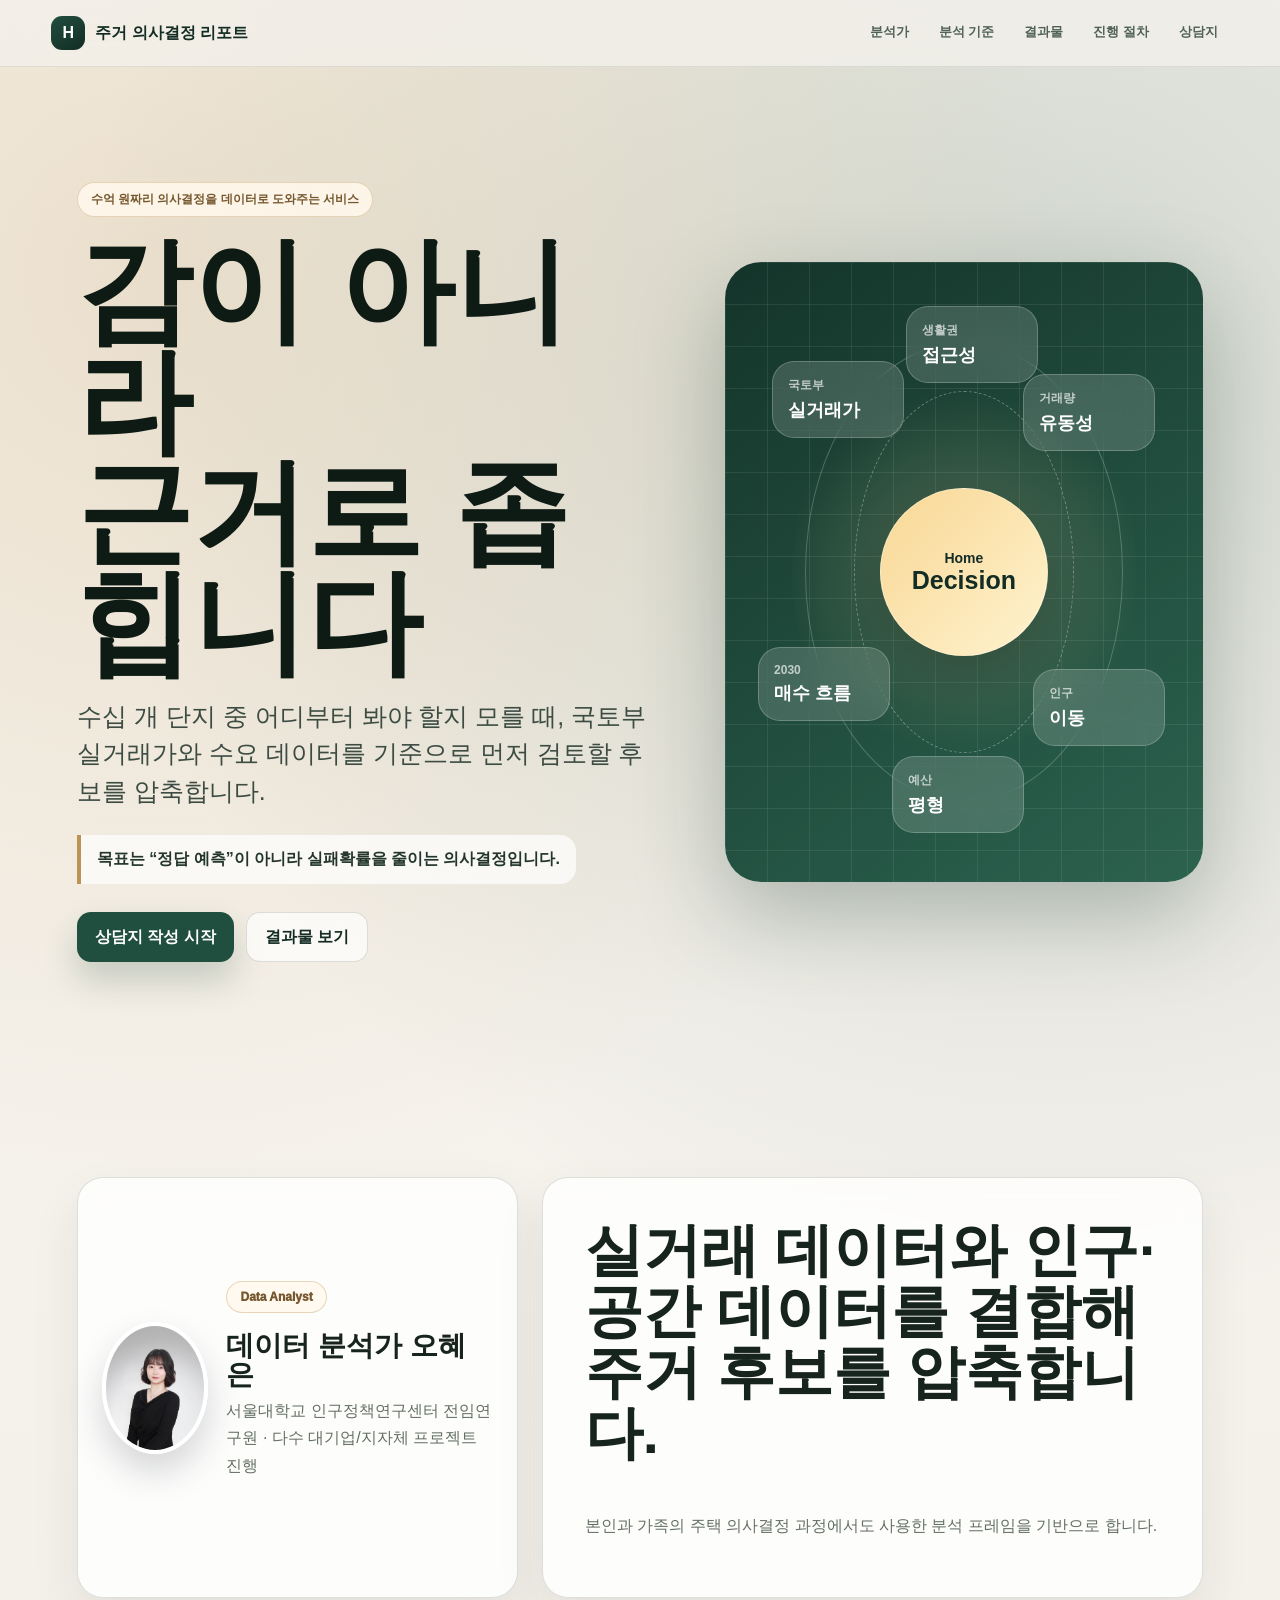
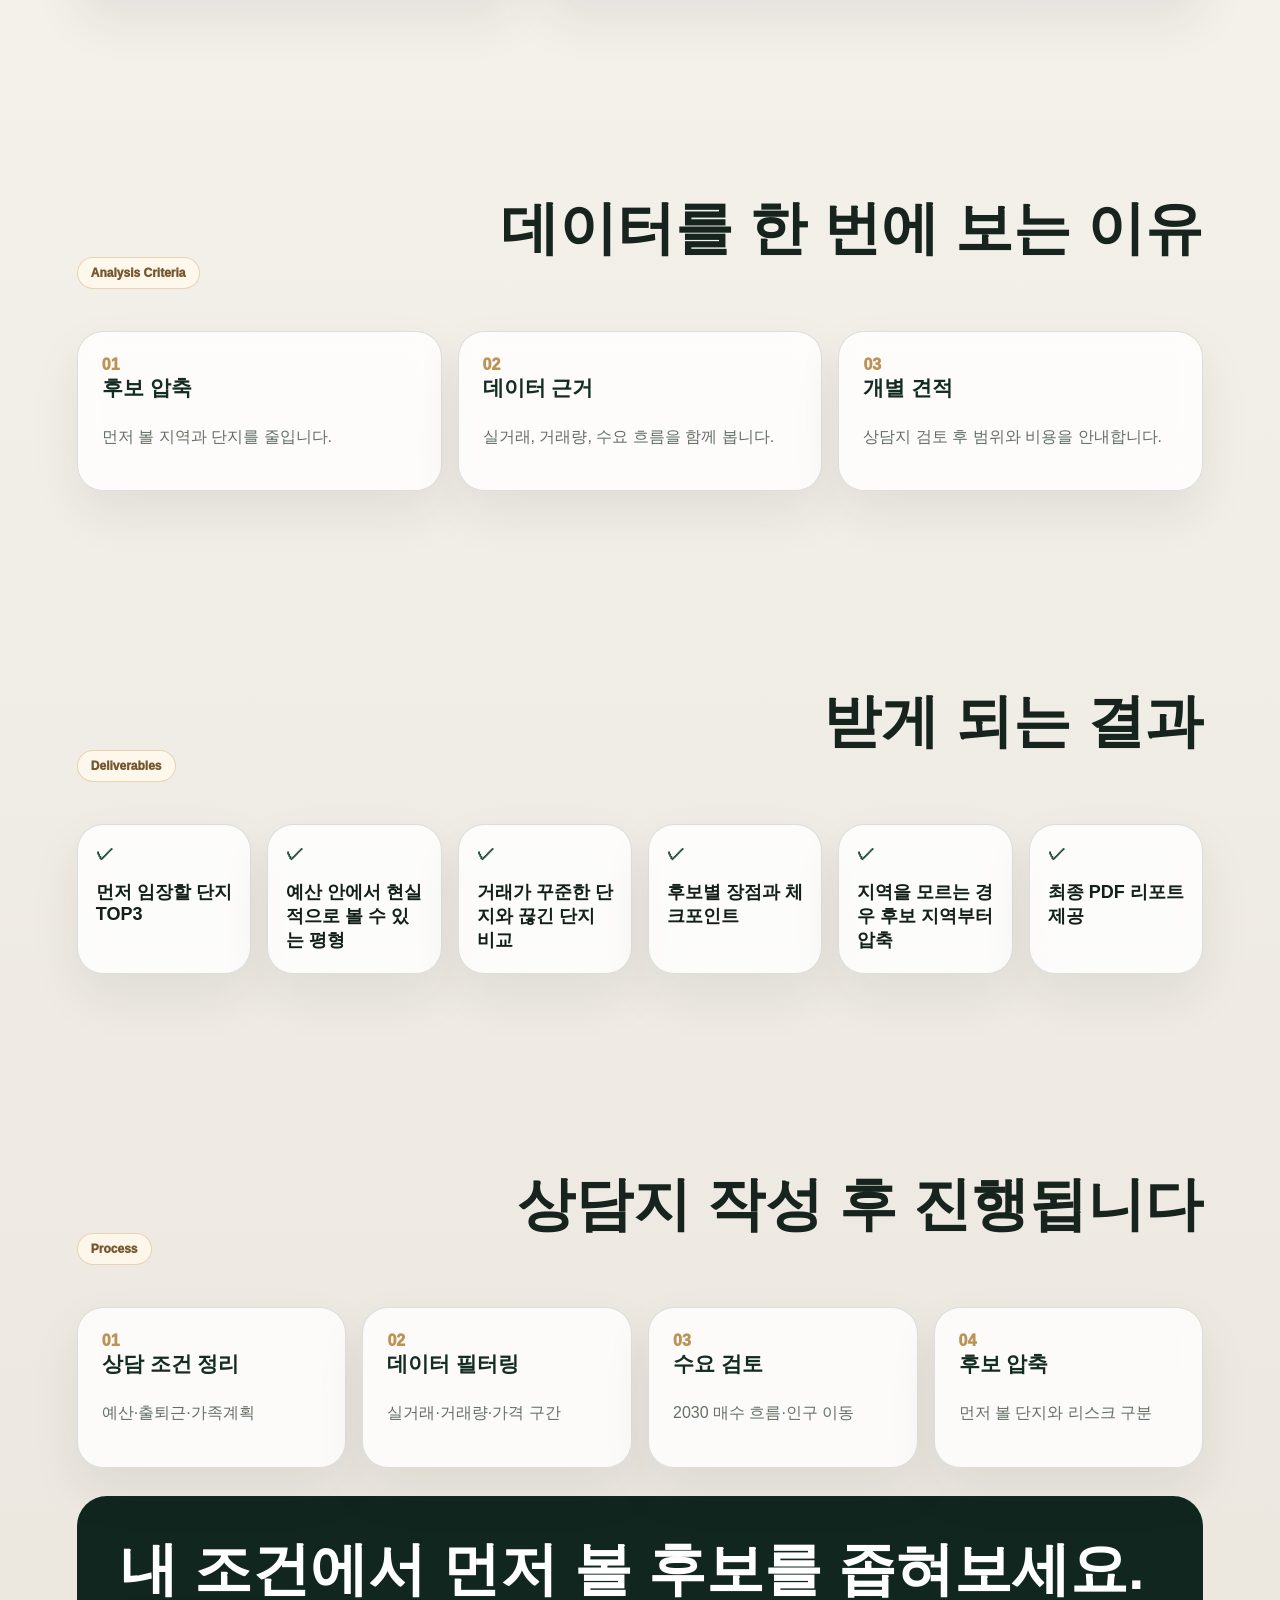
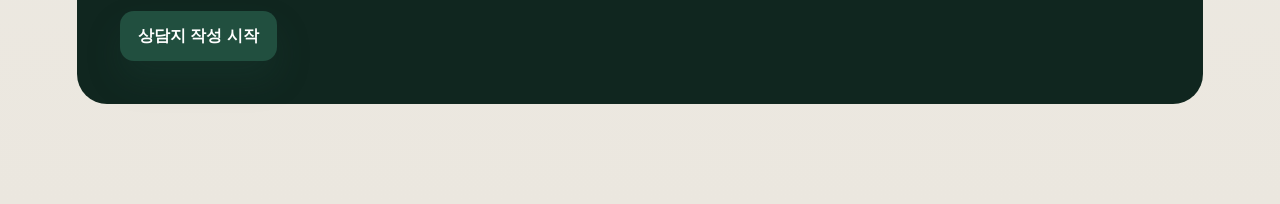
==== index.html @ 693ffc80 "Create home decision report landing site" ====
<!doctype html>
<html lang="ko">
<head>
  <meta charset="utf-8">
  <meta name="viewport" content="width=device-width, initial-scale=1">
  <title>주거 의사결정 리포트</title>
  <meta name="description" content="실거래와 수요 데이터 기반 주거 후보 압축 분석 서비스">
  <link rel="icon" href="data:,">
  <link rel="stylesheet" href="styles.css">
</head>
<body>
  <header class="site-nav">
    <a class="brand" href="index.html"><span>H</span><strong>주거 의사결정 리포트</strong></a>
    <nav>
      <a href="#analyst">분석가</a>
      <a href="#data">분석 기준</a>
      <a href="#output">결과물</a>
      <a href="#process">진행 절차</a>
      <a href="consultation.html">상담지</a>
    </nav>
  </header>

  <main>
    <section class="hero">
      <div class="hero-copy">
        <p class="eyebrow">수억 원짜리 의사결정을 데이터로 도와주는 서비스</p>
        <h1>감이 아니라<br>근거로 좁힙니다</h1>
        <p class="hero-lead">수십 개 단지 중 어디부터 봐야 할지 모를 때, 국토부 실거래가와 수요 데이터를 기준으로 먼저 검토할 후보를 압축합니다.</p>
        <div class="hero-note">목표는 “정답 예측”이 아니라 실패확률을 줄이는 의사결정입니다.</div>
        <div class="hero-actions">
          <a class="btn primary" href="consultation.html">상담지 작성 시작</a>
          <a class="btn ghost" href="#output">결과물 보기</a>
        </div>
      </div>

      <div class="data-orbit" aria-label="분석 데이터">
        <div class="orbit-ring"></div>
        <div class="orbit-card card-1"><span>국토부</span><strong>실거래가</strong></div>
        <div class="orbit-card card-2"><span>거래량</span><strong>유동성</strong></div>
        <div class="orbit-card card-3"><span>2030</span><strong>매수 흐름</strong></div>
        <div class="orbit-card card-4"><span>인구</span><strong>이동</strong></div>
        <div class="orbit-card card-5"><span>생활권</span><strong>접근성</strong></div>
        <div class="orbit-card card-6"><span>예산</span><strong>평형</strong></div>
        <div class="orbit-core"><span>Home</span><strong>Decision</strong></div>
      </div>
    </section>

    <section class="analyst-section" id="analyst">
      <div class="profile-card">
        <img src="ohe-eun-profile.jpg" width="132" height="132" alt="데이터 분석가 오혜은">
        <div>
          <p class="eyebrow">Data Analyst</p>
          <h2>데이터 분석가 오혜은</h2>
          <p>서울대학교 인구정책연구센터 전임연구원 · 다수 대기업/지자체 프로젝트 진행</p>
        </div>
      </div>
      <div class="statement">
        <h2>실거래 데이터와 인구·공간 데이터를 결합해 주거 후보를 압축합니다.</h2>
        <p>본인과 가족의 주택 의사결정 과정에서도 사용한 분석 프레임을 기반으로 합니다.</p>
      </div>
    </section>

    <section class="data-section" id="data">
      <div class="section-heading">
        <p class="eyebrow">Analysis Criteria</p>
        <h2>데이터를 한 번에 보는 이유</h2>
      </div>
      <div class="criteria-grid">
        <article><span>01</span><h3>후보 압축</h3><p>먼저 볼 지역과 단지를 줄입니다.</p></article>
        <article><span>02</span><h3>데이터 근거</h3><p>실거래, 거래량, 수요 흐름을 함께 봅니다.</p></article>
        <article><span>03</span><h3>개별 견적</h3><p>상담지 검토 후 범위와 비용을 안내합니다.</p></article>
      </div>
    </section>

    <section class="output-section" id="output">
      <div class="section-heading">
        <p class="eyebrow">Deliverables</p>
        <h2>받게 되는 결과</h2>
      </div>
      <div class="output-grid">
        <div class="output-item"><span>✓</span>먼저 임장할 단지 TOP3</div>
        <div class="output-item"><span>✓</span>예산 안에서 현실적으로 볼 수 있는 평형</div>
        <div class="output-item"><span>✓</span>거래가 꾸준한 단지와 끊긴 단지 비교</div>
        <div class="output-item"><span>✓</span>후보별 장점과 체크포인트</div>
        <div class="output-item"><span>✓</span>지역을 모르는 경우 후보 지역부터 압축</div>
        <div class="output-item"><span>✓</span>최종 PDF 리포트 제공</div>
      </div>
    </section>

    <section class="process-section" id="process">
      <div class="section-heading">
        <p class="eyebrow">Process</p>
        <h2>상담지 작성 후 진행됩니다</h2>
      </div>
      <div class="process-line">
        <article><span>01</span><h3>상담 조건 정리</h3><p>예산·출퇴근·가족계획</p></article>
        <article><span>02</span><h3>데이터 필터링</h3><p>실거래·거래량·가격 구간</p></article>
        <article><span>03</span><h3>수요 검토</h3><p>2030 매수 흐름·인구 이동</p></article>
        <article><span>04</span><h3>후보 압축</h3><p>먼저 볼 단지와 리스크 구분</p></article>
      </div>
      <div class="final-cta">
        <h2>내 조건에서 먼저 볼 후보를 좁혀보세요.</h2>
        <a class="btn primary" href="consultation.html">상담지 작성 시작</a>
      </div>
    </section>
  </main>
</body>
</html>
---- styles.css ----
:root {
  --bg: #f4f1eb;
  --ink: #122018;
  --muted: #647064;
  --green: #214f3f;
  --green-dark: #132c24;
  --gold: #bd9255;
  --line: rgba(31, 53, 43, 0.15);
  --paper: rgba(255, 255, 255, 0.82);
}

* { box-sizing: border-box; }
html { scroll-behavior: smooth; }
body {
  margin: 0;
  background: radial-gradient(circle at 12% 8%, rgba(189,146,85,.22), transparent 28%), radial-gradient(circle at 82% 10%, rgba(33,79,63,.18), transparent 30%), linear-gradient(180deg,#f9f6ef 0%,var(--bg) 45%,#ebe7df 100%);
  color: var(--ink);
  font-family: -apple-system, BlinkMacSystemFont, "Apple SD Gothic Neo", "Noto Sans KR", sans-serif;
  letter-spacing: 0;
}
a { color: inherit; text-decoration: none; }
main { overflow: hidden; }
.site-nav {
  position: sticky;
  top: 0;
  z-index: 50;
  display: flex;
  align-items: center;
  justify-content: space-between;
  gap: 18px;
  border-bottom: 1px solid rgba(31,53,43,.1);
  background: rgba(244,241,235,.76);
  padding: 14px clamp(18px,4vw,56px);
  backdrop-filter: blur(18px);
}
.brand { display: inline-flex; align-items: center; gap: 10px; color: var(--green-dark); font-weight: 900; white-space: nowrap; }
.brand span { display: grid; width: 34px; height: 34px; place-items: center; border-radius: 11px; background: linear-gradient(145deg,var(--green),var(--green-dark)); color: #fff; }
.site-nav nav { display: flex; gap: 8px; overflow-x: auto; padding-bottom: 2px; scrollbar-width: none; white-space: nowrap; }
.site-nav nav::-webkit-scrollbar { display: none; }
.site-nav nav a { border: 1px solid transparent; border-radius: 999px; color: #506258; padding: 8px 10px; font-size: 13px; font-weight: 800; }
.site-nav nav a:hover { border-color: var(--line); background: rgba(255,255,255,.78); color: var(--green-dark); }
.hero {
  display: grid;
  min-height: calc(100vh - 68px);
  grid-template-columns: minmax(0,1fr) minmax(360px,.82fr);
  gap: clamp(26px,5vw,72px);
  align-items: center;
  padding: clamp(48px,9vw,120px) clamp(18px,6vw,86px);
}
.hero-copy { max-width: 760px; }
.eyebrow {
  display: inline-flex;
  margin: 0 0 18px;
  border: 1px solid rgba(189,146,85,.35);
  border-radius: 999px;
  background: rgba(255,248,237,.86);
  color: #76582e;
  padding: 8px 13px;
  font-size: 12px;
  font-weight: 950;
}
h1,h2,h3,p { margin-top: 0; }
h1 { margin-bottom: 20px; color: #0e1a14; font-size: clamp(52px,9vw,118px); line-height: .96; letter-spacing: 0; }
h2 { color: #16241d; font-size: clamp(30px,5vw,58px); line-height: 1.05; }
h3 { color: var(--green-dark); font-size: 21px; }
.hero-lead { max-width: 620px; color: #3d4c43; font-size: clamp(18px,2.2vw,25px); line-height: 1.5; }
.hero-note { width: fit-content; max-width: 620px; margin-top: 24px; border-left: 4px solid var(--gold); border-radius: 0 16px 16px 0; background: rgba(255,255,255,.72); padding: 14px 16px; color: #23352c; font-weight: 900; }
.hero-actions,.final-cta,.cta-row { display: flex; flex-wrap: wrap; gap: 12px; margin-top: 28px; }
.btn { display: inline-flex; min-height: 50px; align-items: center; justify-content: center; border: 0; border-radius: 14px; padding: 13px 18px; font-weight: 950; cursor: pointer; }
.btn.primary { background: var(--green); color: #fff; box-shadow: 0 18px 34px rgba(33,79,63,.22); }
.btn.ghost { border: 1px solid var(--line); background: rgba(255,255,255,.7); color: var(--green-dark); }
.data-orbit { position: relative; min-height: 620px; border-radius: 36px; background: linear-gradient(rgba(255,255,255,.08) 1px,transparent 1px), linear-gradient(90deg,rgba(255,255,255,.08) 1px,transparent 1px), linear-gradient(145deg,#14342a,#2c634f); background-size: 42px 42px,42px 42px,auto; box-shadow: 0 34px 90px rgba(20,52,42,.28); overflow: hidden; }
.data-orbit::after { content: ""; position: absolute; inset: 14%; border-radius: 50%; background: radial-gradient(circle,rgba(255,228,164,.24),transparent 64%); animation: pulse 4s ease-in-out infinite; }
.orbit-ring { position: absolute; inset: 80px; border: 1px solid rgba(255,255,255,.22); border-radius: 50%; animation: rotate 24s linear infinite; }
.orbit-ring::before,.orbit-ring::after { content: ""; position: absolute; inset: 48px; border: 1px dashed rgba(255,255,255,.18); border-radius: 50%; }
.orbit-card { position: absolute; z-index: 2; width: 132px; border: 1px solid rgba(255,255,255,.22); border-radius: 22px; background: rgba(255,255,255,.16); padding: 15px; color: #fff; backdrop-filter: blur(14px); animation: float 4.8s ease-in-out infinite; }
.orbit-card span { display: block; color: rgba(255,255,255,.68); font-size: 12px; font-weight: 800; }
.orbit-card strong { display: block; margin-top: 4px; font-size: 18px; }
.card-1 { left: 10%; top: 16%; } .card-2 { right: 10%; top: 18%; animation-delay: -1s; } .card-3 { left: 7%; bottom: 26%; animation-delay: -2s; } .card-4 { right: 8%; bottom: 22%; animation-delay: -1.5s; } .card-5 { left: 38%; top: 7%; animation-delay: -2.5s; } .card-6 { left: 35%; bottom: 8%; animation-delay: -.7s; }
.orbit-core { position: absolute; z-index: 3; left: 50%; top: 50%; display: grid; width: 168px; height: 168px; place-items: center; transform: translate(-50%,-50%); border: 1px solid rgba(255,255,255,.3); border-radius: 50%; background: linear-gradient(135deg,#f8d794,#fff3cf); color: var(--green-dark); box-shadow: 0 18px 50px rgba(0,0,0,.22); text-align: center; }
.orbit-core span { align-self: end; font-size: 14px; font-weight: 900; }
.orbit-core strong { align-self: start; font-size: 25px; }
.analyst-section,.data-section,.output-section,.process-section { padding: clamp(46px,8vw,100px) clamp(18px,6vw,86px); }
.analyst-section { display: grid; grid-template-columns: .8fr 1.2fr; gap: 24px; }
.profile-card,.statement,.criteria-grid article,.output-item,.process-line article,.summary-panel,.questionnaire,.complete-card { border: 1px solid var(--line); border-radius: 26px; background: var(--paper); box-shadow: 0 22px 50px rgba(32,44,38,.08); backdrop-filter: blur(12px); }
.profile-card { display: flex; align-items: center; gap: 18px; padding: 24px; }
.profile-card img { border: 4px solid #fff; border-radius: 50%; object-fit: cover; object-position: 50% 32%; box-shadow: 0 18px 34px rgba(31,41,51,.18); }
.profile-card h2 { margin-bottom: 8px; font-size: 28px; }
.profile-card p:last-child,.statement p,.criteria-grid p,.process-line p,.complete-card p { color: var(--muted); line-height: 1.7; }
.statement { padding: clamp(26px,4vw,42px); }
.section-heading { display: flex; align-items: end; justify-content: space-between; gap: 24px; margin-bottom: 24px; }
.criteria-grid,.output-grid,.process-line { display: grid; grid-template-columns: repeat(3,minmax(0,1fr)); gap: 16px; }
.criteria-grid article,.process-line article { padding: 24px; }
.criteria-grid span,.process-line span,.next-list span { color: var(--gold); font-weight: 950; }
.output-grid { grid-template-columns: repeat(6,minmax(160px,1fr)); }
.output-item { min-height: 150px; padding: 18px; font-size: 18px; font-weight: 900; }
.output-item span { display: block; margin-bottom: 16px; color: var(--green); }
.process-line { grid-template-columns: repeat(4,minmax(0,1fr)); }
.final-cta { align-items: center; justify-content: space-between; border: 1px solid var(--line); border-radius: 30px; background: #10261f; color: #fff; padding: clamp(24px,4vw,42px); }
.final-cta h2 { margin: 0; color: #fff; }
.form-page,.complete-page { min-height: 100vh; padding-bottom: 80px; }
.form-hero,.complete-card { margin: 0 auto; width: min(960px,calc(100% - 32px)); padding: clamp(34px,8vw,78px) 0 24px; }
.form-hero h1,.complete-card h1 { font-size: clamp(40px,8vw,78px); }
.form-hero p { max-width: 720px; color: #46554d; font-size: 18px; line-height: 1.65; }
.questionnaire { display: grid; gap: 18px; margin: 0 auto; width: min(960px,calc(100% - 32px)); padding: 22px; }
.field.two { display: grid; grid-template-columns: repeat(2,minmax(0,1fr)); gap: 14px; }
label,.label-text { display: grid; gap: 8px; color: #24342c; font-weight: 900; }
input,textarea,select { width: 100%; min-height: 50px; border: 1px solid rgba(31,53,43,.18); border-radius: 14px; background: #fff; color: var(--ink); padding: 13px 14px; font: inherit; }
textarea { min-height: 112px; resize: vertical; }
.pill-grid { display: flex; flex-wrap: wrap; gap: 8px; }
.pill { border: 1px solid rgba(31,53,43,.17); border-radius: 999px; background: #fff; color: #324238; padding: 10px 13px; font-weight: 900; }
.pill.active { border-color: var(--green); background: var(--green); color: #fff; }
.summary-panel { display: grid; gap: 14px; margin: 18px auto 0; width: min(960px,calc(100% - 32px)); padding: 22px; }
pre { overflow: auto; min-height: 160px; border-radius: 18px; background: #10261f; color: #fff4df; padding: 18px; white-space: pre-wrap; }
.copy-state { color: var(--green); font-weight: 900; }
.complete-card { display: grid; gap: 18px; margin-top: clamp(28px,8vw,78px); padding: clamp(28px,5vw,54px); }
.next-list { display: grid; grid-template-columns: repeat(4,minmax(0,1fr)); gap: 12px; }
.next-list div { border: 1px solid rgba(31,53,43,.12); border-radius: 18px; background: rgba(255,255,255,.66); padding: 16px; }
.next-list strong { display: block; margin: 8px 0 6px; }
@keyframes rotate { to { transform: rotate(360deg); } }
@keyframes float { 0%,100% { transform: translateY(0); } 50% { transform: translateY(-14px); } }
@keyframes pulse { 0%,100% { opacity: .72; transform: scale(.96); } 50% { opacity: 1; transform: scale(1.06); } }
@media (max-width: 980px) {
  .site-nav { align-items: flex-start; flex-direction: column; }
  .site-nav nav { width: 100%; }
  .hero,.analyst-section { grid-template-columns: 1fr; }
  .data-orbit { min-height: 520px; }
  .criteria-grid,.process-line,.next-list { grid-template-columns: repeat(2,minmax(0,1fr)); }
  .output-grid { grid-template-columns: repeat(2,minmax(0,1fr)); }
}
@media (max-width: 640px) {
  .hero { padding-top: 36px; }
  h1 { font-size: clamp(44px,16vw,72px); }
  .data-orbit { min-height: 420px; border-radius: 24px; }
  .orbit-card { width: 112px; padding: 12px; }
  .card-5,.card-6 { display: none; }
  .orbit-core { width: 136px; height: 136px; }
  .field.two,.criteria-grid,.process-line,.output-grid,.next-list { grid-template-columns: 1fr; }
  .profile-card { align-items: flex-start; flex-direction: column; }
}
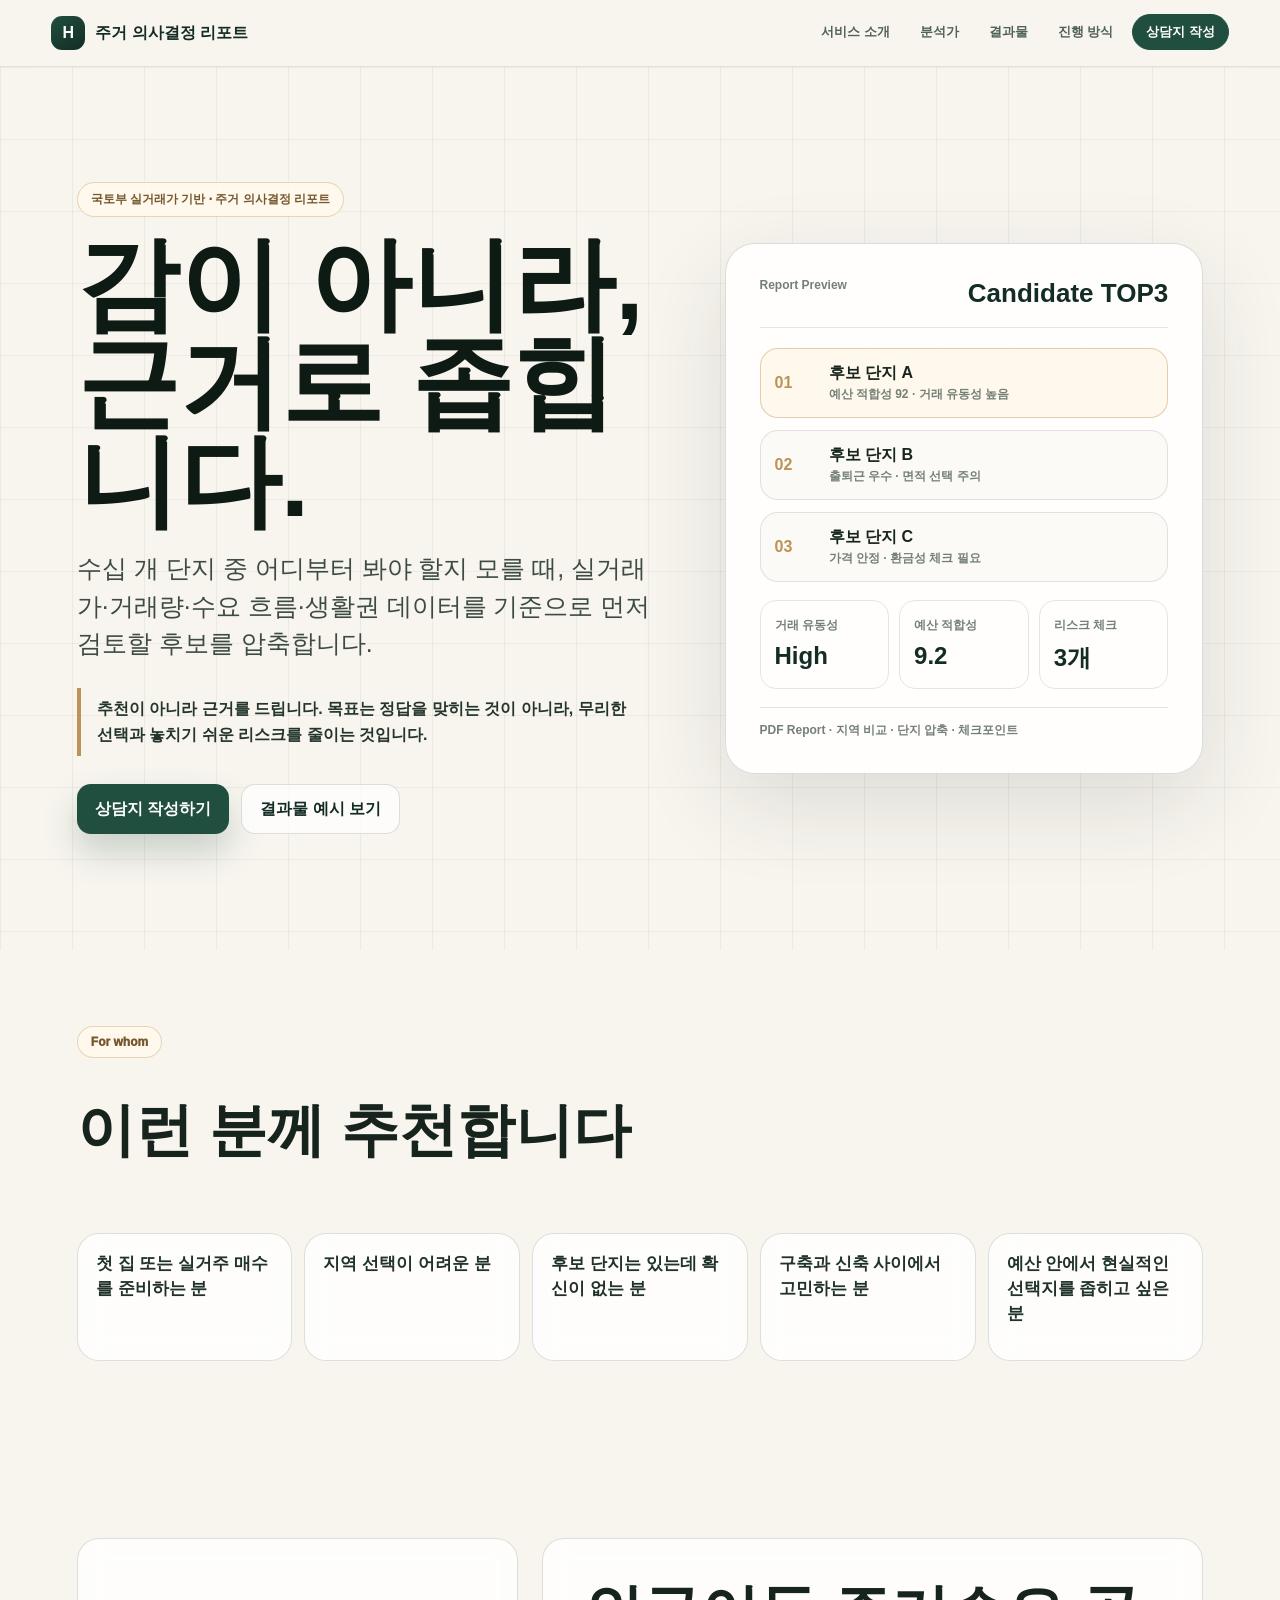
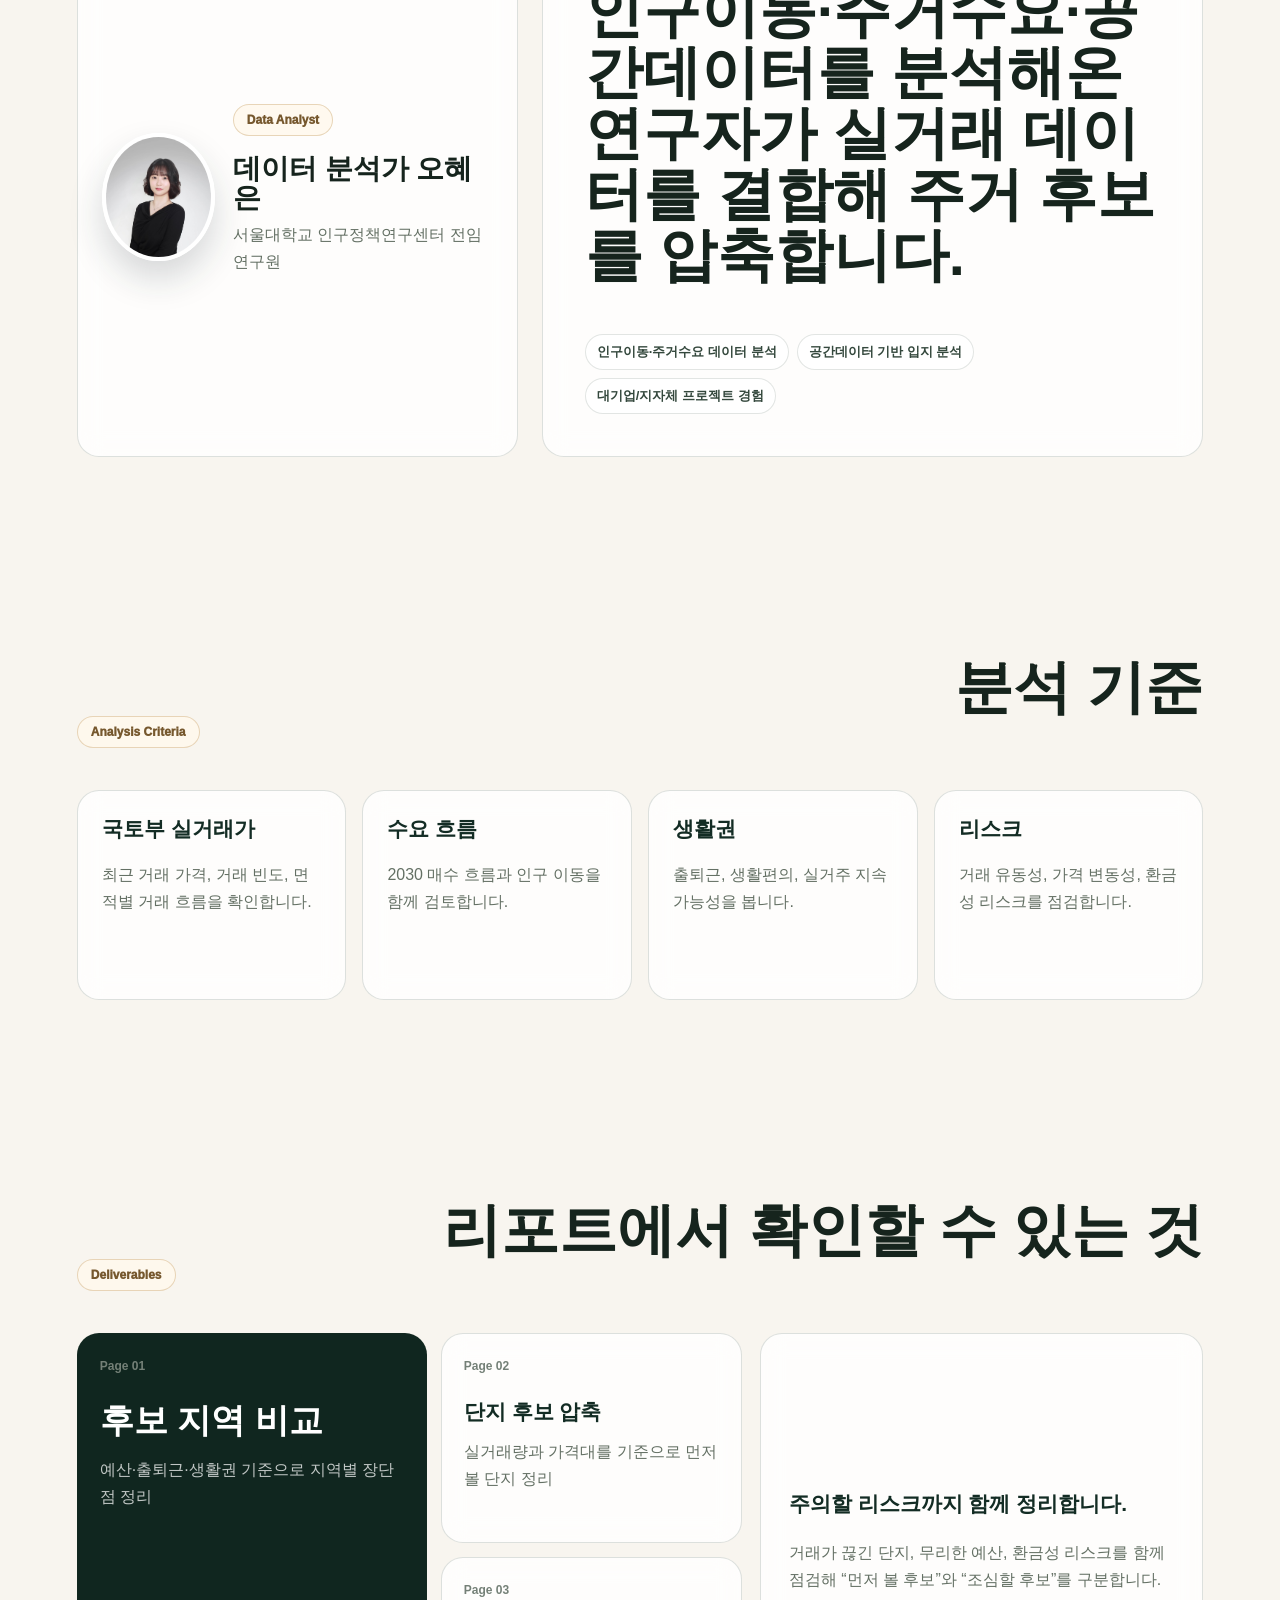
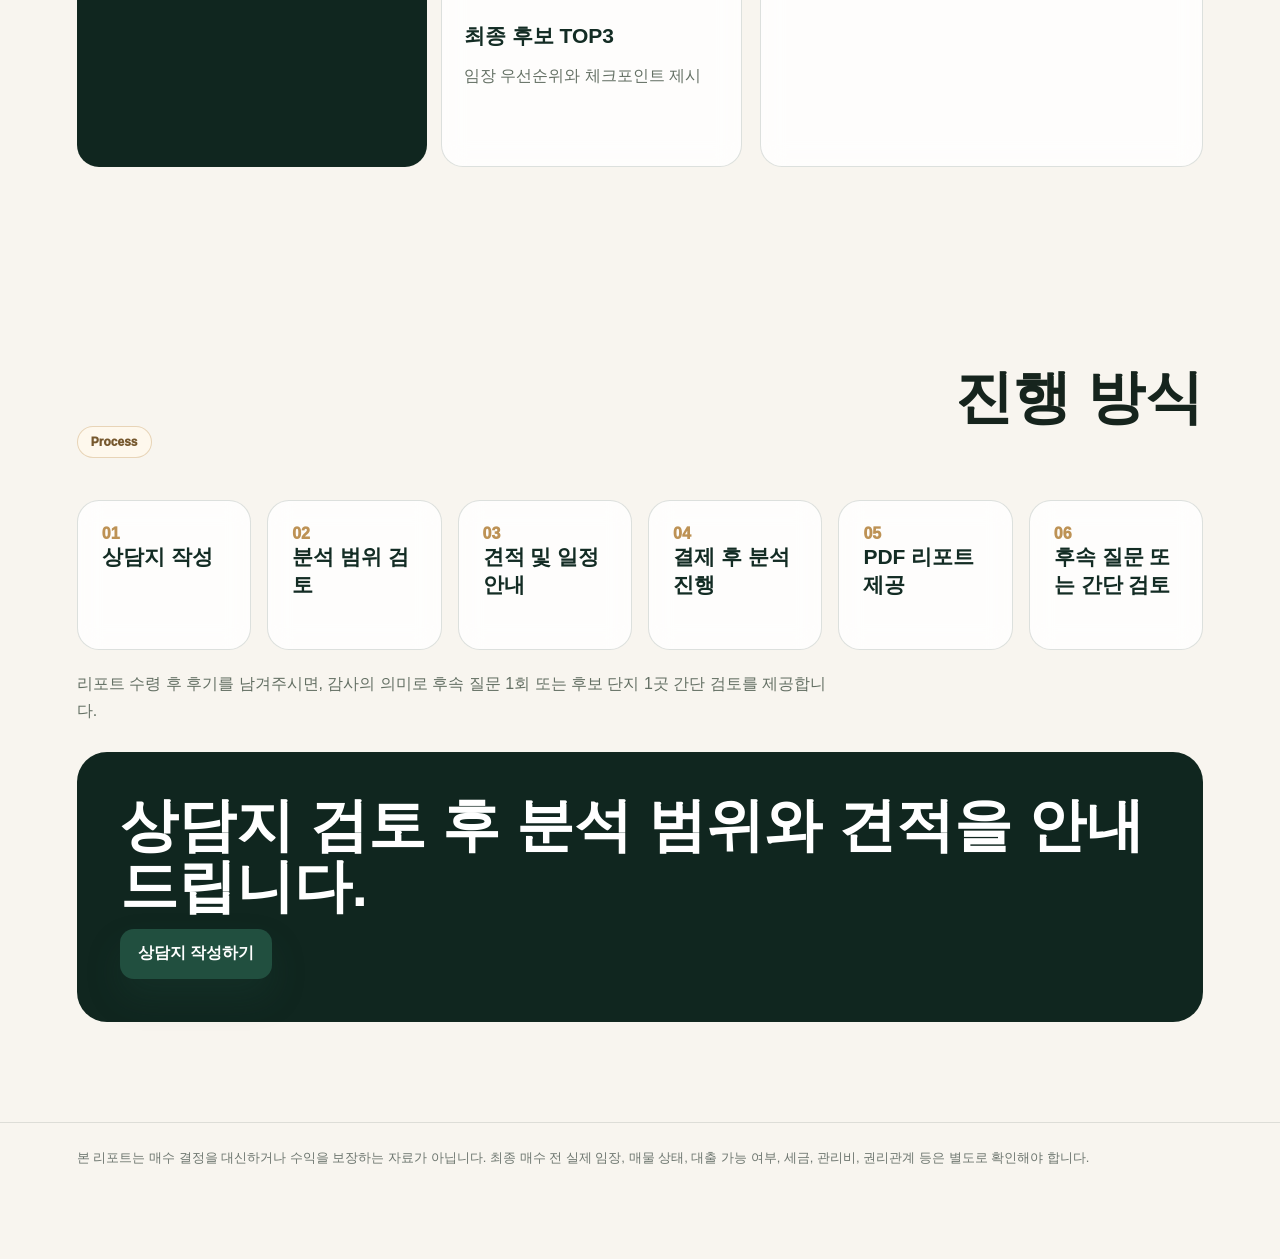
==== commit a99c1b92: "Refine premium homepage and restore full consultation" ====
--- a/index.html
+++ b/index.html
@@ -4,7 +4,7 @@
   <meta charset="utf-8">
   <meta name="viewport" content="width=device-width, initial-scale=1">
   <title>주거 의사결정 리포트</title>
-  <meta name="description" content="실거래와 수요 데이터 기반 주거 후보 압축 분석 서비스">
+  <meta name="description" content="국토부 실거래가와 수요 데이터 기반 주거 의사결정 리포트">
   <link rel="icon" href="data:,">
   <link rel="stylesheet" href="styles.css">
 </head>
@@ -12,97 +12,146 @@
   <header class="site-nav">
     <a class="brand" href="index.html"><span>H</span><strong>주거 의사결정 리포트</strong></a>
     <nav>
+      <a href="#service">서비스 소개</a>
       <a href="#analyst">분석가</a>
-      <a href="#data">분석 기준</a>
       <a href="#output">결과물</a>
-      <a href="#process">진행 절차</a>
-      <a href="consultation.html">상담지</a>
+      <a href="#process">진행 방식</a>
+      <a class="nav-cta" href="consultation.html">상담지 작성</a>
     </nav>
   </header>
 
   <main>
-    <section class="hero">
+    <section class="hero premium-hero" id="service">
       <div class="hero-copy">
-        <p class="eyebrow">수억 원짜리 의사결정을 데이터로 도와주는 서비스</p>
-        <h1>감이 아니라<br>근거로 좁힙니다</h1>
-        <p class="hero-lead">수십 개 단지 중 어디부터 봐야 할지 모를 때, 국토부 실거래가와 수요 데이터를 기준으로 먼저 검토할 후보를 압축합니다.</p>
-        <div class="hero-note">목표는 “정답 예측”이 아니라 실패확률을 줄이는 의사결정입니다.</div>
+        <p class="eyebrow">국토부 실거래가 기반 · 주거 의사결정 리포트</p>
+        <h1>감이 아니라,<br>근거로 좁힙니다.</h1>
+        <p class="hero-lead">수십 개 단지 중 어디부터 봐야 할지 모를 때, 실거래가·거래량·수요 흐름·생활권 데이터를 기준으로 먼저 검토할 후보를 압축합니다.</p>
+        <div class="hero-note">추천이 아니라 근거를 드립니다. 목표는 정답을 맞히는 것이 아니라, 무리한 선택과 놓치기 쉬운 리스크를 줄이는 것입니다.</div>
         <div class="hero-actions">
-          <a class="btn primary" href="consultation.html">상담지 작성 시작</a>
-          <a class="btn ghost" href="#output">결과물 보기</a>
+          <a class="btn primary" href="consultation.html">상담지 작성하기</a>
+          <a class="btn ghost" href="#output">결과물 예시 보기</a>
         </div>
       </div>
 
-      <div class="data-orbit" aria-label="분석 데이터">
-        <div class="orbit-ring"></div>
-        <div class="orbit-card card-1"><span>국토부</span><strong>실거래가</strong></div>
-        <div class="orbit-card card-2"><span>거래량</span><strong>유동성</strong></div>
-        <div class="orbit-card card-3"><span>2030</span><strong>매수 흐름</strong></div>
-        <div class="orbit-card card-4"><span>인구</span><strong>이동</strong></div>
-        <div class="orbit-card card-5"><span>생활권</span><strong>접근성</strong></div>
-        <div class="orbit-card card-6"><span>예산</span><strong>평형</strong></div>
-        <div class="orbit-core"><span>Home</span><strong>Decision</strong></div>
+      <aside class="report-preview" aria-label="리포트 미리보기">
+        <div class="preview-top">
+          <span>Report Preview</span>
+          <strong>Candidate TOP3</strong>
+        </div>
+        <div class="rank-list">
+          <div class="rank-item active"><b>01</b><div><strong>후보 단지 A</strong><span>예산 적합성 92 · 거래 유동성 높음</span></div></div>
+          <div class="rank-item"><b>02</b><div><strong>후보 단지 B</strong><span>출퇴근 우수 · 면적 선택 주의</span></div></div>
+          <div class="rank-item"><b>03</b><div><strong>후보 단지 C</strong><span>가격 안정 · 환금성 체크 필요</span></div></div>
+        </div>
+        <div class="score-grid">
+          <div><span>거래 유동성</span><strong>High</strong></div>
+          <div><span>예산 적합성</span><strong>9.2</strong></div>
+          <div><span>리스크 체크</span><strong>3개</strong></div>
+        </div>
+        <div class="preview-note">PDF Report · 지역 비교 · 단지 압축 · 체크포인트</div>
+      </aside>
+    </section>
+
+    <section class="client-section">
+      <div class="section-heading compact">
+        <p class="eyebrow">For whom</p>
+        <h2>이런 분께 추천합니다</h2>
+      </div>
+      <div class="client-grid">
+        <div>첫 집 또는 실거주 매수를 준비하는 분</div>
+        <div>지역 선택이 어려운 분</div>
+        <div>후보 단지는 있는데 확신이 없는 분</div>
+        <div>구축과 신축 사이에서 고민하는 분</div>
+        <div>예산 안에서 현실적인 선택지를 좁히고 싶은 분</div>
       </div>
     </section>
 
     <section class="analyst-section" id="analyst">
       <div class="profile-card">
-        <img src="ohe-eun-profile.jpg" width="132" height="132" alt="데이터 분석가 오혜은">
+        <img src="ohe-eun-profile.jpg" width="128" height="128" alt="데이터 분석가 오혜은">
         <div>
           <p class="eyebrow">Data Analyst</p>
           <h2>데이터 분석가 오혜은</h2>
-          <p>서울대학교 인구정책연구센터 전임연구원 · 다수 대기업/지자체 프로젝트 진행</p>
+          <p>서울대학교 인구정책연구센터 전임연구원</p>
         </div>
       </div>
       <div class="statement">
-        <h2>실거래 데이터와 인구·공간 데이터를 결합해 주거 후보를 압축합니다.</h2>
-        <p>본인과 가족의 주택 의사결정 과정에서도 사용한 분석 프레임을 기반으로 합니다.</p>
+        <h2>인구이동·주거수요·공간데이터를 분석해온 연구자가 실거래 데이터를 결합해 주거 후보를 압축합니다.</h2>
+        <div class="credential-list">
+          <span>인구이동·주거수요 데이터 분석</span>
+          <span>공간데이터 기반 입지 분석</span>
+          <span>대기업/지자체 프로젝트 경험</span>
+        </div>
       </div>
     </section>
 
     <section class="data-section" id="data">
       <div class="section-heading">
         <p class="eyebrow">Analysis Criteria</p>
-        <h2>데이터를 한 번에 보는 이유</h2>
+        <h2>분석 기준</h2>
       </div>
-      <div class="criteria-grid">
-        <article><span>01</span><h3>후보 압축</h3><p>먼저 볼 지역과 단지를 줄입니다.</p></article>
-        <article><span>02</span><h3>데이터 근거</h3><p>실거래, 거래량, 수요 흐름을 함께 봅니다.</p></article>
-        <article><span>03</span><h3>개별 견적</h3><p>상담지 검토 후 범위와 비용을 안내합니다.</p></article>
+      <div class="criteria-grid premium">
+        <article><h3>국토부 실거래가</h3><p>최근 거래 가격, 거래 빈도, 면적별 거래 흐름을 확인합니다.</p></article>
+        <article><h3>수요 흐름</h3><p>2030 매수 흐름과 인구 이동을 함께 검토합니다.</p></article>
+        <article><h3>생활권</h3><p>출퇴근, 생활편의, 실거주 지속 가능성을 봅니다.</p></article>
+        <article><h3>리스크</h3><p>거래 유동성, 가격 변동성, 환금성 리스크를 점검합니다.</p></article>
       </div>
     </section>
 
     <section class="output-section" id="output">
       <div class="section-heading">
         <p class="eyebrow">Deliverables</p>
-        <h2>받게 되는 결과</h2>
+        <h2>리포트에서 확인할 수 있는 것</h2>
       </div>
-      <div class="output-grid">
-        <div class="output-item"><span>✓</span>먼저 임장할 단지 TOP3</div>
-        <div class="output-item"><span>✓</span>예산 안에서 현실적으로 볼 수 있는 평형</div>
-        <div class="output-item"><span>✓</span>거래가 꾸준한 단지와 끊긴 단지 비교</div>
-        <div class="output-item"><span>✓</span>후보별 장점과 체크포인트</div>
-        <div class="output-item"><span>✓</span>지역을 모르는 경우 후보 지역부터 압축</div>
-        <div class="output-item"><span>✓</span>최종 PDF 리포트 제공</div>
+      <div class="report-section">
+        <div class="report-pages">
+          <div class="paper page-main">
+            <span>Page 01</span>
+            <h3>후보 지역 비교</h3>
+            <p>예산·출퇴근·생활권 기준으로 지역별 장단점 정리</p>
+          </div>
+          <div class="paper">
+            <span>Page 02</span>
+            <h3>단지 후보 압축</h3>
+            <p>실거래량과 가격대를 기준으로 먼저 볼 단지 정리</p>
+          </div>
+          <div class="paper">
+            <span>Page 03</span>
+            <h3>최종 후보 TOP3</h3>
+            <p>임장 우선순위와 체크포인트 제시</p>
+          </div>
+        </div>
+        <div class="output-copy">
+          <h3>주의할 리스크까지 함께 정리합니다.</h3>
+          <p>거래가 끊긴 단지, 무리한 예산, 환금성 리스크를 함께 점검해 “먼저 볼 후보”와 “조심할 후보”를 구분합니다.</p>
+        </div>
       </div>
     </section>
 
     <section class="process-section" id="process">
       <div class="section-heading">
         <p class="eyebrow">Process</p>
-        <h2>상담지 작성 후 진행됩니다</h2>
+        <h2>진행 방식</h2>
       </div>
-      <div class="process-line">
-        <article><span>01</span><h3>상담 조건 정리</h3><p>예산·출퇴근·가족계획</p></article>
-        <article><span>02</span><h3>데이터 필터링</h3><p>실거래·거래량·가격 구간</p></article>
-        <article><span>03</span><h3>수요 검토</h3><p>2030 매수 흐름·인구 이동</p></article>
-        <article><span>04</span><h3>후보 압축</h3><p>먼저 볼 단지와 리스크 구분</p></article>
+      <div class="process-line refined">
+        <article><span>01</span><h3>상담지 작성</h3></article>
+        <article><span>02</span><h3>분석 범위 검토</h3></article>
+        <article><span>03</span><h3>견적 및 일정 안내</h3></article>
+        <article><span>04</span><h3>결제 후 분석 진행</h3></article>
+        <article><span>05</span><h3>PDF 리포트 제공</h3></article>
+        <article><span>06</span><h3>후속 질문 또는 간단 검토</h3></article>
       </div>
+      <p class="aftercare">리포트 수령 후 후기를 남겨주시면, 감사의 의미로 후속 질문 1회 또는 후보 단지 1곳 간단 검토를 제공합니다.</p>
       <div class="final-cta">
-        <h2>내 조건에서 먼저 볼 후보를 좁혀보세요.</h2>
-        <a class="btn primary" href="consultation.html">상담지 작성 시작</a>
+        <h2>상담지 검토 후 분석 범위와 견적을 안내드립니다.</h2>
+        <a class="btn primary" href="consultation.html">상담지 작성하기</a>
       </div>
     </section>
   </main>
+
+  <footer class="site-footer">
+    본 리포트는 매수 결정을 대신하거나 수익을 보장하는 자료가 아닙니다. 최종 매수 전 실제 임장, 매물 상태, 대출 가능 여부, 세금, 관리비, 권리관계 등은 별도로 확인해야 합니다.
+  </footer>
+  <a class="mobile-sticky-cta" href="consultation.html">상담지 작성</a>
 </body>
 </html>
--- a/styles.css
+++ b/styles.css
@@ -13,9 +13,9 @@
 html { scroll-behavior: smooth; }
 body {
   margin: 0;
-  background: radial-gradient(circle at 12% 8%, rgba(189,146,85,.22), transparent 28%), radial-gradient(circle at 82% 10%, rgba(33,79,63,.18), transparent 30%), linear-gradient(180deg,#f9f6ef 0%,var(--bg) 45%,#ebe7df 100%);
+  background: #f8f5ef;
   color: var(--ink);
-  font-family: -apple-system, BlinkMacSystemFont, "Apple SD Gothic Neo", "Noto Sans KR", sans-serif;
+  font-family: -apple-system, BlinkMacSystemFont, "SF Pro Display", "SF Pro Text", "Apple SD Gothic Neo", "Noto Sans KR", sans-serif;
   letter-spacing: 0;
 }
 a { color: inherit; text-decoration: none; }
@@ -29,7 +29,7 @@
   justify-content: space-between;
   gap: 18px;
   border-bottom: 1px solid rgba(31,53,43,.1);
-  background: rgba(244,241,235,.76);
+  background: rgba(248,245,239,.86);
   padding: 14px clamp(18px,4vw,56px);
   backdrop-filter: blur(18px);
 }
@@ -39,6 +39,7 @@
 .site-nav nav::-webkit-scrollbar { display: none; }
 .site-nav nav a { border: 1px solid transparent; border-radius: 999px; color: #506258; padding: 8px 10px; font-size: 13px; font-weight: 800; }
 .site-nav nav a:hover { border-color: var(--line); background: rgba(255,255,255,.78); color: var(--green-dark); }
+.site-nav nav .nav-cta { border-color: var(--green); background: var(--green); color: #fff; padding-inline: 13px; }
 .hero {
   display: grid;
   min-height: calc(100vh - 68px);
@@ -46,6 +47,12 @@
   gap: clamp(26px,5vw,72px);
   align-items: center;
   padding: clamp(48px,9vw,120px) clamp(18px,6vw,86px);
+}
+.premium-hero {
+  background:
+    linear-gradient(90deg, rgba(19, 44, 36, 0.06) 1px, transparent 1px),
+    linear-gradient(180deg, rgba(19, 44, 36, 0.05) 1px, transparent 1px);
+  background-size: 72px 72px;
 }
 .hero-copy { max-width: 760px; }
 .eyebrow {
@@ -61,14 +68,92 @@
 }
 h1,h2,h3,p { margin-top: 0; }
 h1 { margin-bottom: 20px; color: #0e1a14; font-size: clamp(52px,9vw,118px); line-height: .96; letter-spacing: 0; }
+.premium-hero h1 { font-size: clamp(52px, 8vw, 104px); }
 h2 { color: #16241d; font-size: clamp(30px,5vw,58px); line-height: 1.05; }
 h3 { color: var(--green-dark); font-size: 21px; }
 .hero-lead { max-width: 620px; color: #3d4c43; font-size: clamp(18px,2.2vw,25px); line-height: 1.5; }
 .hero-note { width: fit-content; max-width: 620px; margin-top: 24px; border-left: 4px solid var(--gold); border-radius: 0 16px 16px 0; background: rgba(255,255,255,.72); padding: 14px 16px; color: #23352c; font-weight: 900; }
+.premium-hero .hero-note { background: transparent; border-color: var(--gold); border-radius: 0; padding-block: 8px; font-weight: 800; line-height: 1.65; }
 .hero-actions,.final-cta,.cta-row { display: flex; flex-wrap: wrap; gap: 12px; margin-top: 28px; }
 .btn { display: inline-flex; min-height: 50px; align-items: center; justify-content: center; border: 0; border-radius: 14px; padding: 13px 18px; font-weight: 950; cursor: pointer; }
 .btn.primary { background: var(--green); color: #fff; box-shadow: 0 18px 34px rgba(33,79,63,.22); }
 .btn.ghost { border: 1px solid var(--line); background: rgba(255,255,255,.7); color: var(--green-dark); }
+.report-preview {
+  border: 1px solid rgba(31, 53, 43, 0.16);
+  border-radius: 30px;
+  background: rgba(255, 255, 255, 0.88);
+  box-shadow: 0 30px 90px rgba(31, 44, 38, 0.12);
+  padding: clamp(22px, 4vw, 34px);
+}
+.preview-top {
+  display: flex;
+  align-items: flex-start;
+  justify-content: space-between;
+  gap: 18px;
+  border-bottom: 1px solid rgba(31, 53, 43, 0.12);
+  padding-bottom: 18px;
+}
+.preview-top span,
+.rank-item span,
+.score-grid span,
+.preview-note,
+.paper span {
+  color: #748077;
+  font-size: 12px;
+  font-weight: 800;
+}
+.preview-top strong {
+  color: var(--green-dark);
+  font-size: 26px;
+}
+.rank-list {
+  display: grid;
+  gap: 12px;
+  margin-top: 20px;
+}
+.rank-item {
+  display: grid;
+  grid-template-columns: 42px 1fr;
+  gap: 12px;
+  align-items: center;
+  border: 1px solid rgba(31, 53, 43, 0.12);
+  border-radius: 18px;
+  background: #fbfaf7;
+  padding: 14px;
+}
+.rank-item.active {
+  border-color: rgba(189, 146, 85, 0.42);
+  background: #fff8ed;
+}
+.rank-item b {
+  color: var(--gold);
+}
+.rank-item strong {
+  display: block;
+  color: #17251d;
+}
+.score-grid {
+  display: grid;
+  grid-template-columns: repeat(3, 1fr);
+  gap: 10px;
+  margin-top: 18px;
+}
+.score-grid div {
+  border: 1px solid rgba(31, 53, 43, 0.12);
+  border-radius: 16px;
+  padding: 14px;
+}
+.score-grid strong {
+  display: block;
+  margin-top: 8px;
+  color: var(--green-dark);
+  font-size: 24px;
+}
+.preview-note {
+  margin-top: 18px;
+  border-top: 1px solid rgba(31, 53, 43, 0.12);
+  padding-top: 14px;
+}
 .data-orbit { position: relative; min-height: 620px; border-radius: 36px; background: linear-gradient(rgba(255,255,255,.08) 1px,transparent 1px), linear-gradient(90deg,rgba(255,255,255,.08) 1px,transparent 1px), linear-gradient(145deg,#14342a,#2c634f); background-size: 42px 42px,42px 42px,auto; box-shadow: 0 34px 90px rgba(20,52,42,.28); overflow: hidden; }
 .data-orbit::after { content: ""; position: absolute; inset: 14%; border-radius: 50%; background: radial-gradient(circle,rgba(255,228,164,.24),transparent 64%); animation: pulse 4s ease-in-out infinite; }
 .orbit-ring { position: absolute; inset: 80px; border: 1px solid rgba(255,255,255,.22); border-radius: 50%; animation: rotate 24s linear infinite; }
@@ -81,22 +166,117 @@
 .orbit-core span { align-self: end; font-size: 14px; font-weight: 900; }
 .orbit-core strong { align-self: start; font-size: 25px; }
 .analyst-section,.data-section,.output-section,.process-section { padding: clamp(46px,8vw,100px) clamp(18px,6vw,86px); }
+.client-section { padding: clamp(36px,6vw,80px) clamp(18px,6vw,86px); }
 .analyst-section { display: grid; grid-template-columns: .8fr 1.2fr; gap: 24px; }
-.profile-card,.statement,.criteria-grid article,.output-item,.process-line article,.summary-panel,.questionnaire,.complete-card { border: 1px solid var(--line); border-radius: 26px; background: var(--paper); box-shadow: 0 22px 50px rgba(32,44,38,.08); backdrop-filter: blur(12px); }
+.profile-card,.statement,.criteria-grid article,.output-item,.process-line article,.summary-panel,.questionnaire,.complete-card,.client-grid div,.paper,.output-copy { border: 1px solid var(--line); border-radius: 22px; background: rgba(255,255,255,.82); box-shadow: none; backdrop-filter: blur(12px); }
 .profile-card { display: flex; align-items: center; gap: 18px; padding: 24px; }
 .profile-card img { border: 4px solid #fff; border-radius: 50%; object-fit: cover; object-position: 50% 32%; box-shadow: 0 18px 34px rgba(31,41,51,.18); }
 .profile-card h2 { margin-bottom: 8px; font-size: 28px; }
 .profile-card p:last-child,.statement p,.criteria-grid p,.process-line p,.complete-card p { color: var(--muted); line-height: 1.7; }
 .statement { padding: clamp(26px,4vw,42px); }
+.credential-list {
+  display: flex;
+  flex-wrap: wrap;
+  gap: 8px;
+  margin-top: 24px;
+}
+.credential-list span {
+  border: 1px solid rgba(31, 53, 43, 0.13);
+  border-radius: 999px;
+  background: #fff;
+  color: #34483d;
+  padding: 8px 11px;
+  font-size: 13px;
+  font-weight: 850;
+}
 .section-heading { display: flex; align-items: end; justify-content: space-between; gap: 24px; margin-bottom: 24px; }
+.section-heading.compact {
+  align-items: start;
+  flex-direction: column;
+}
+.client-grid {
+  display: grid;
+  grid-template-columns: repeat(5, minmax(0, 1fr));
+  gap: 12px;
+}
+.client-grid div {
+  min-height: 128px;
+  padding: 18px;
+  color: #20322a;
+  font-size: 17px;
+  font-weight: 900;
+  line-height: 1.45;
+}
 .criteria-grid,.output-grid,.process-line { display: grid; grid-template-columns: repeat(3,minmax(0,1fr)); gap: 16px; }
+.criteria-grid.premium {
+  grid-template-columns: repeat(4, minmax(0, 1fr));
+}
 .criteria-grid article,.process-line article { padding: 24px; }
+.criteria-grid.premium article {
+  min-height: 210px;
+  padding: 24px;
+}
+.criteria-grid.premium article h3 {
+  margin-bottom: 18px;
+}
 .criteria-grid span,.process-line span,.next-list span { color: var(--gold); font-weight: 950; }
 .output-grid { grid-template-columns: repeat(6,minmax(160px,1fr)); }
 .output-item { min-height: 150px; padding: 18px; font-size: 18px; font-weight: 900; }
 .output-item span { display: block; margin-bottom: 16px; color: var(--green); }
 .process-line { grid-template-columns: repeat(4,minmax(0,1fr)); }
+.report-section {
+  display: grid;
+  grid-template-columns: 1.2fr 0.8fr;
+  gap: 18px;
+  align-items: stretch;
+}
+.report-pages {
+  display: grid;
+  grid-template-columns: 1fr 0.86fr;
+  gap: 14px;
+}
+.paper {
+  min-height: 210px;
+  padding: 22px;
+}
+.paper.page-main {
+  grid-row: span 2;
+  background: #10261f;
+  color: #fff;
+}
+.paper.page-main h3 {
+  color: #fff;
+  font-size: 34px;
+}
+.paper h3 {
+  margin: 24px 0 12px;
+}
+.paper p,
+.output-copy p {
+  color: var(--muted);
+  line-height: 1.7;
+}
+.paper.page-main p {
+  color: rgba(255,255,255,.74);
+}
+.output-copy {
+  display: grid;
+  align-content: center;
+  padding: 28px;
+}
 .final-cta { align-items: center; justify-content: space-between; border: 1px solid var(--line); border-radius: 30px; background: #10261f; color: #fff; padding: clamp(24px,4vw,42px); }
+.process-line.refined {
+  grid-template-columns: repeat(6, minmax(0, 1fr));
+}
+.process-line.refined article {
+  min-height: 150px;
+}
+.aftercare {
+  max-width: 760px;
+  margin: 20px 0 0;
+  color: var(--muted);
+  line-height: 1.7;
+}
 .final-cta h2 { margin: 0; color: #fff; }
 .form-page,.complete-page { min-height: 100vh; padding-bottom: 80px; }
 .form-hero,.complete-card { margin: 0 auto; width: min(960px,calc(100% - 32px)); padding: clamp(34px,8vw,78px) 0 24px; }
@@ -117,6 +297,16 @@
 .next-list { display: grid; grid-template-columns: repeat(4,minmax(0,1fr)); gap: 12px; }
 .next-list div { border: 1px solid rgba(31,53,43,.12); border-radius: 18px; background: rgba(255,255,255,.66); padding: 16px; }
 .next-list strong { display: block; margin: 8px 0 6px; }
+.site-footer {
+  border-top: 1px solid rgba(31,53,43,.12);
+  padding: 24px clamp(18px,6vw,86px) 90px;
+  color: #6d766f;
+  font-size: 13px;
+  line-height: 1.7;
+}
+.mobile-sticky-cta {
+  display: none;
+}
 @keyframes rotate { to { transform: rotate(360deg); } }
 @keyframes float { 0%,100% { transform: translateY(0); } 50% { transform: translateY(-14px); } }
 @keyframes pulse { 0%,100% { opacity: .72; transform: scale(.96); } 50% { opacity: 1; transform: scale(1.06); } }
@@ -126,6 +316,18 @@
   .hero,.analyst-section { grid-template-columns: 1fr; }
   .data-orbit { min-height: 520px; }
   .criteria-grid,.process-line,.next-list { grid-template-columns: repeat(2,minmax(0,1fr)); }
+  .criteria-grid.premium,
+  .process-line.refined,
+  .client-grid,
+  .report-section {
+    grid-template-columns: repeat(2,minmax(0,1fr));
+  }
+  .report-pages {
+    grid-template-columns: 1fr;
+  }
+  .paper.page-main {
+    grid-row: auto;
+  }
   .output-grid { grid-template-columns: repeat(2,minmax(0,1fr)); }
 }
 @media (max-width: 640px) {
@@ -136,5 +338,28 @@
   .card-5,.card-6 { display: none; }
   .orbit-core { width: 136px; height: 136px; }
   .field.two,.criteria-grid,.process-line,.output-grid,.next-list { grid-template-columns: 1fr; }
+  .criteria-grid.premium,
+  .process-line.refined,
+  .client-grid,
+  .report-section,
+  .score-grid {
+    grid-template-columns: 1fr;
+  }
   .profile-card { align-items: flex-start; flex-direction: column; }
-}
+  .mobile-sticky-cta {
+    position: fixed;
+    left: 14px;
+    right: 14px;
+    bottom: 14px;
+    z-index: 80;
+    display: flex;
+    min-height: 52px;
+    align-items: center;
+    justify-content: center;
+    border-radius: 16px;
+    background: var(--green);
+    color: #fff;
+    font-weight: 950;
+    box-shadow: 0 14px 34px rgba(33,79,63,.26);
+  }
+}
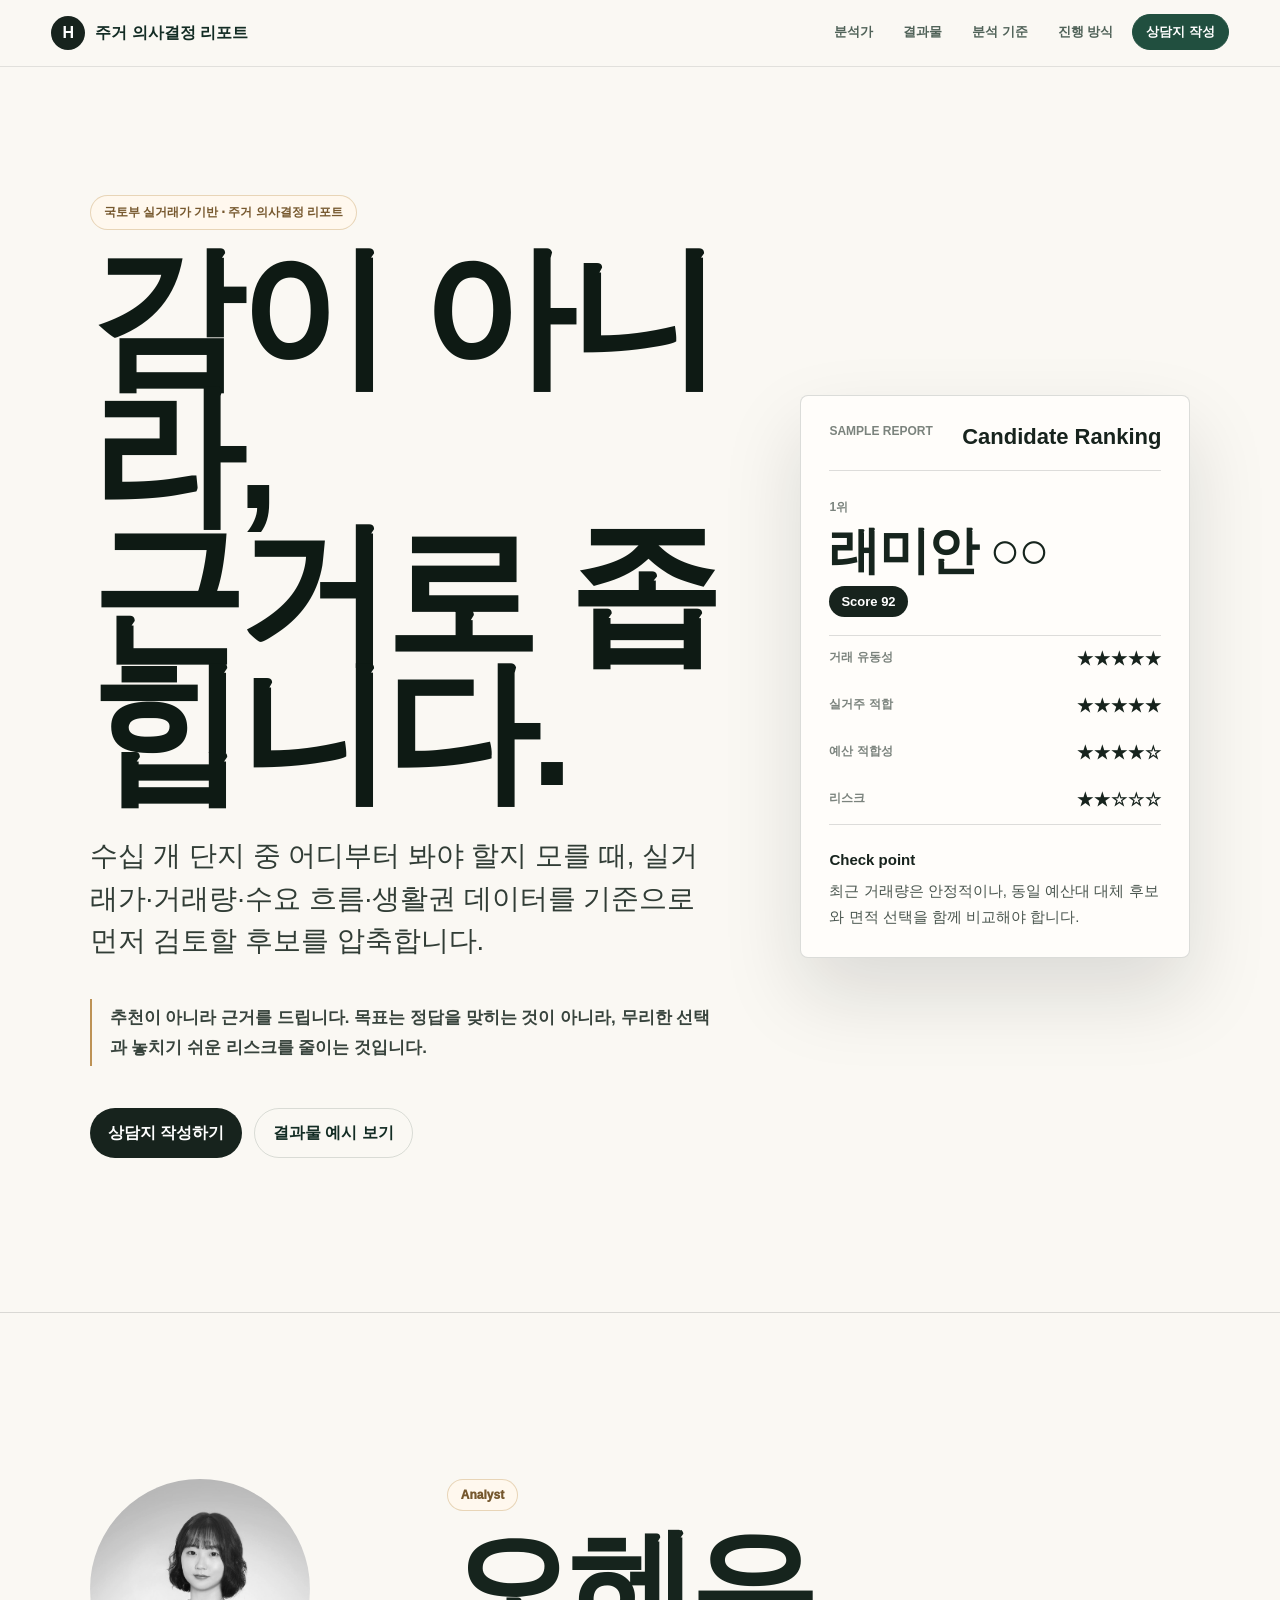
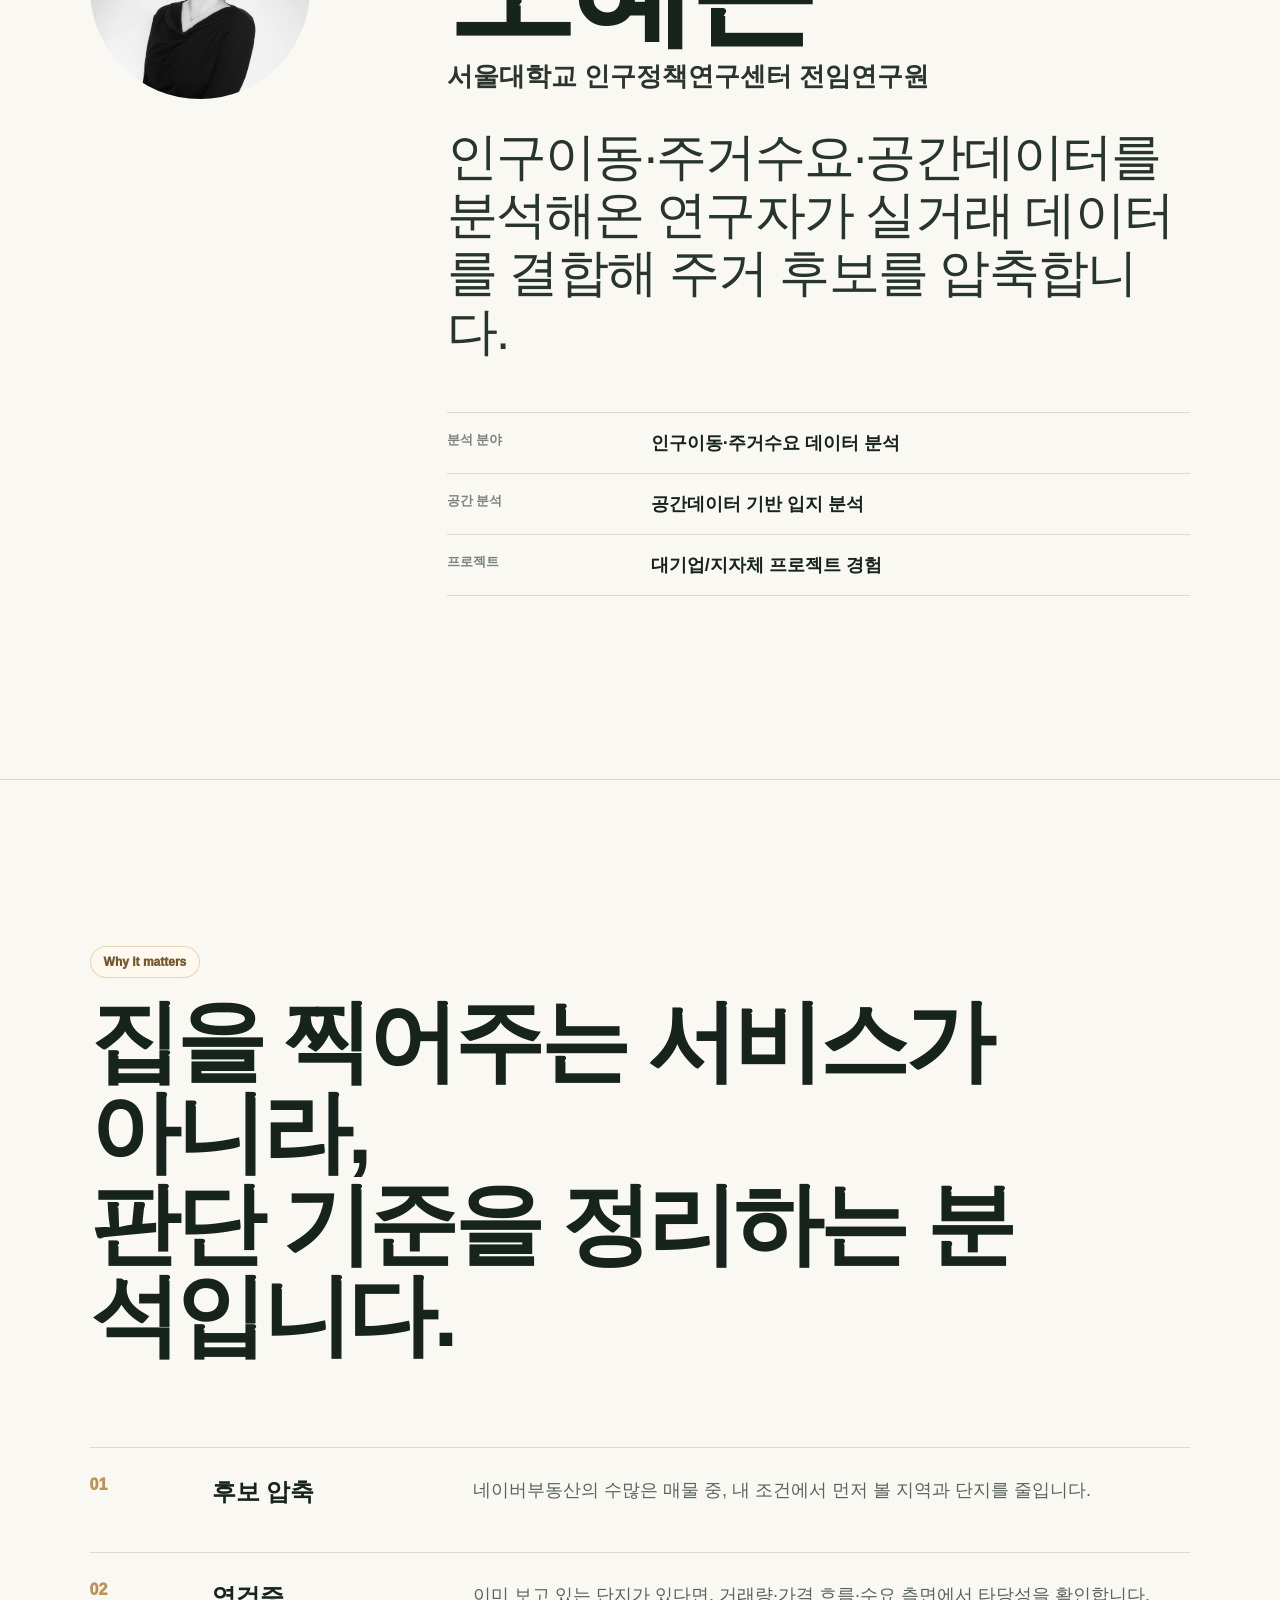
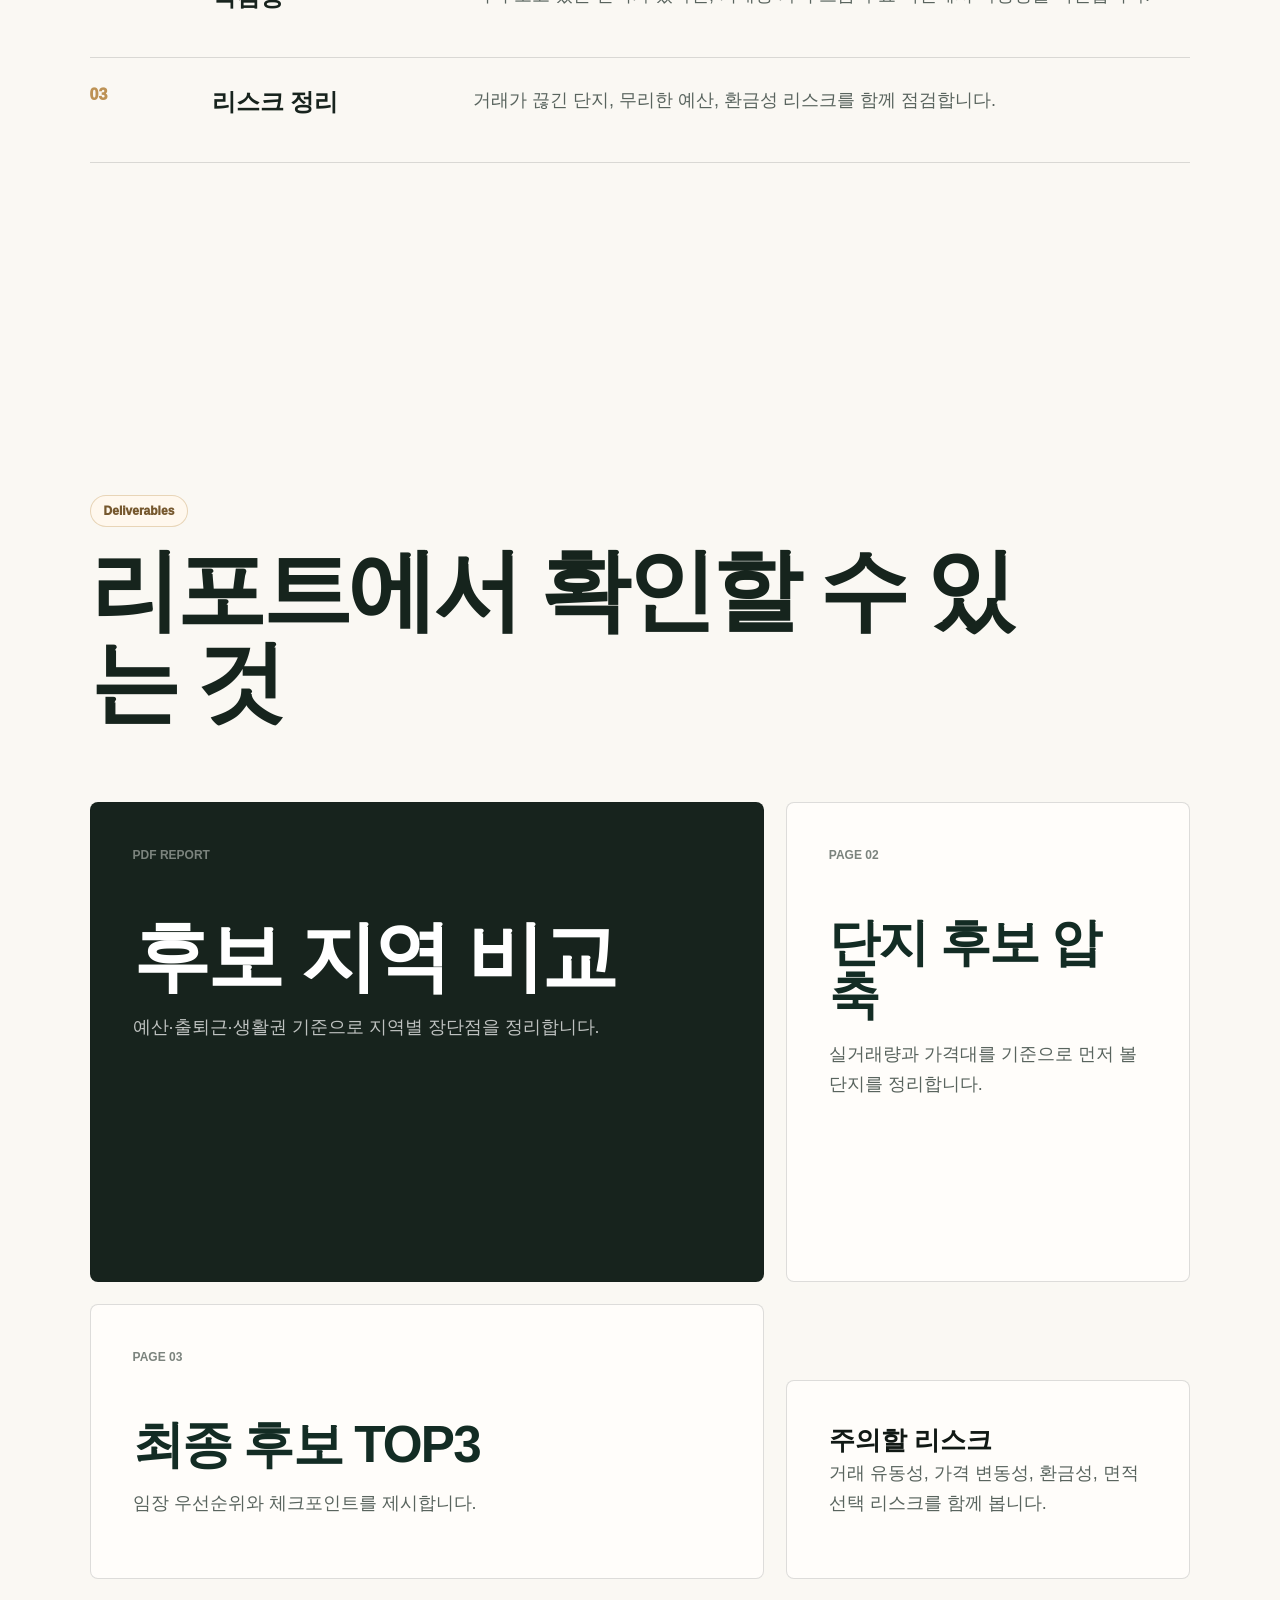
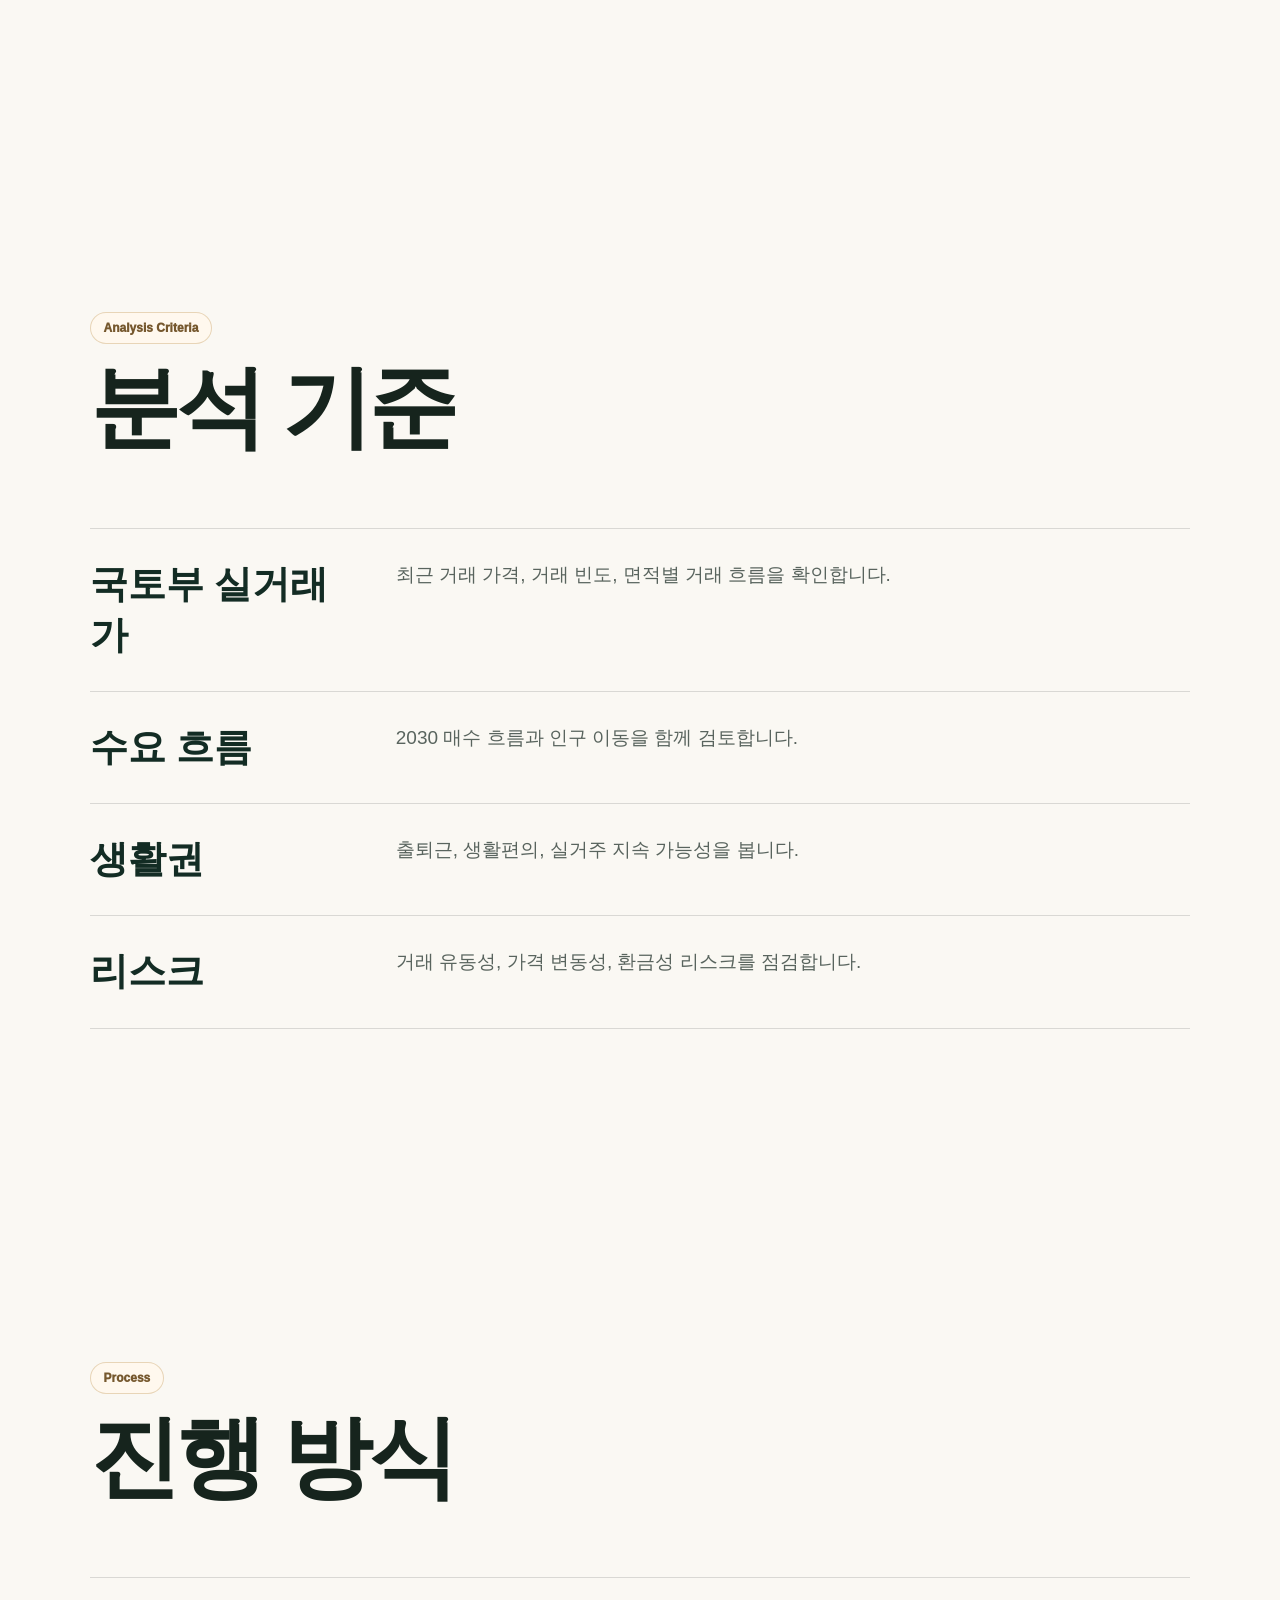
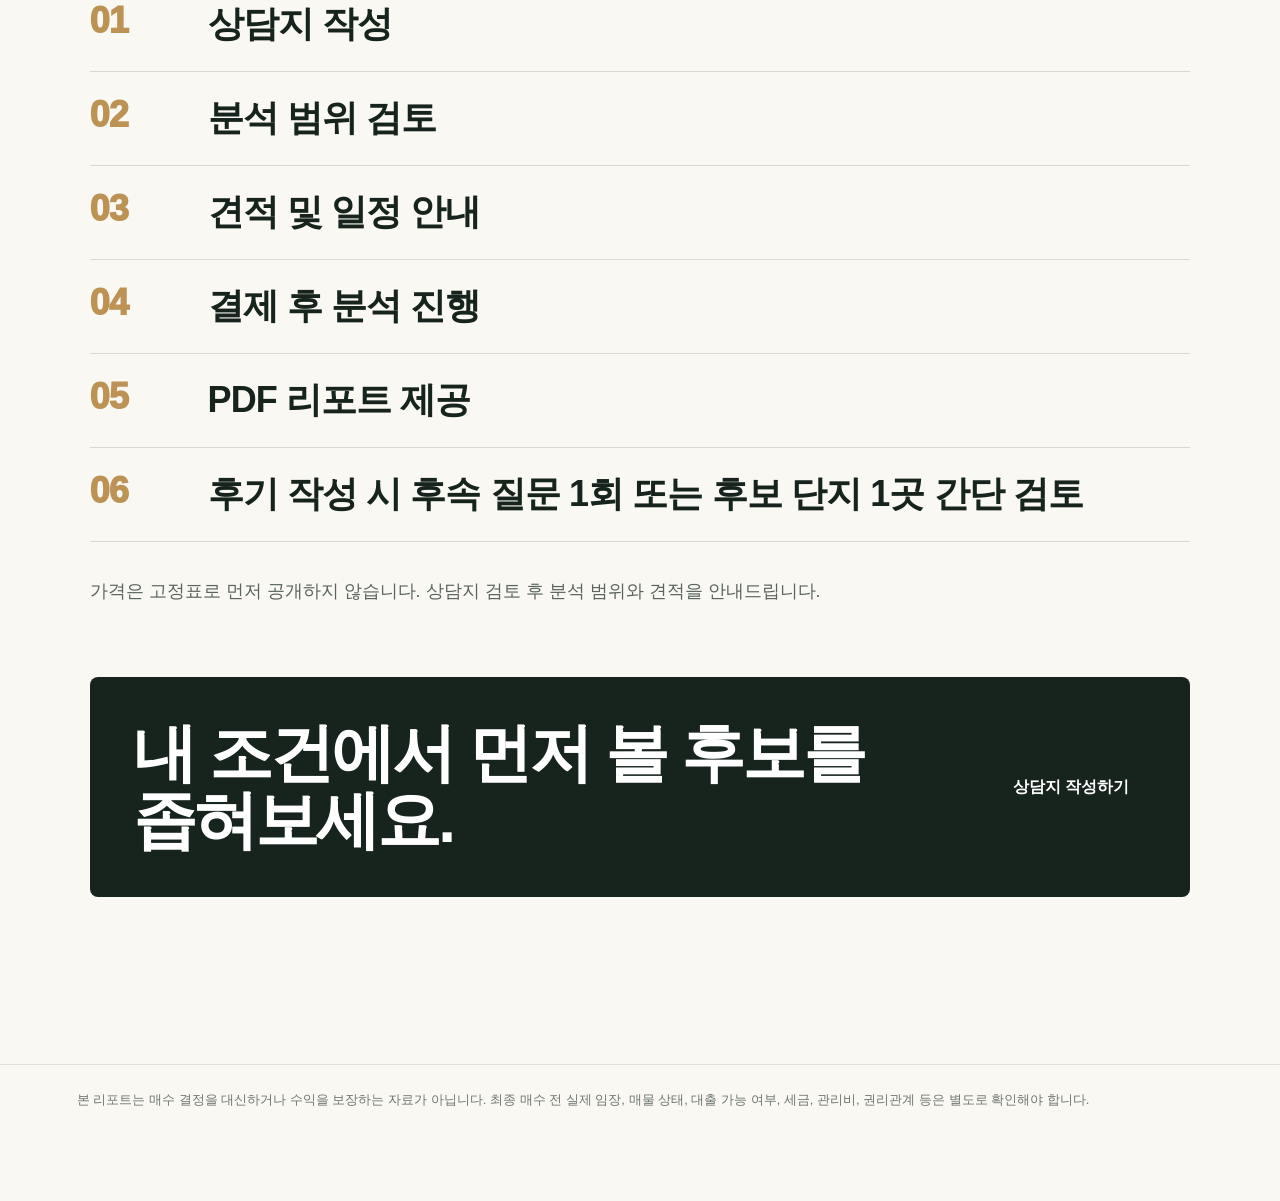
==== commit 65239188: "Redesign homepage with editorial consulting style" ====
--- a/index.html
+++ b/index.html
@@ -8,89 +8,115 @@
   <link rel="icon" href="data:,">
   <link rel="stylesheet" href="styles.css">
 </head>
-<body>
-  <header class="site-nav">
+<body class="editorial">
+  <header class="site-nav editorial-nav">
     <a class="brand" href="index.html"><span>H</span><strong>주거 의사결정 리포트</strong></a>
     <nav>
-      <a href="#service">서비스 소개</a>
       <a href="#analyst">분석가</a>
       <a href="#output">결과물</a>
+      <a href="#criteria">분석 기준</a>
       <a href="#process">진행 방식</a>
       <a class="nav-cta" href="consultation.html">상담지 작성</a>
     </nav>
   </header>
 
   <main>
-    <section class="hero premium-hero" id="service">
+    <section class="editorial-hero">
       <div class="hero-copy">
         <p class="eyebrow">국토부 실거래가 기반 · 주거 의사결정 리포트</p>
         <h1>감이 아니라,<br>근거로 좁힙니다.</h1>
         <p class="hero-lead">수십 개 단지 중 어디부터 봐야 할지 모를 때, 실거래가·거래량·수요 흐름·생활권 데이터를 기준으로 먼저 검토할 후보를 압축합니다.</p>
-        <div class="hero-note">추천이 아니라 근거를 드립니다. 목표는 정답을 맞히는 것이 아니라, 무리한 선택과 놓치기 쉬운 리스크를 줄이는 것입니다.</div>
+        <p class="hero-note">추천이 아니라 근거를 드립니다. 목표는 정답을 맞히는 것이 아니라, 무리한 선택과 놓치기 쉬운 리스크를 줄이는 것입니다.</p>
         <div class="hero-actions">
           <a class="btn primary" href="consultation.html">상담지 작성하기</a>
           <a class="btn ghost" href="#output">결과물 예시 보기</a>
         </div>
       </div>
 
-      <aside class="report-preview" aria-label="리포트 미리보기">
-        <div class="preview-top">
-          <span>Report Preview</span>
-          <strong>Candidate TOP3</strong>
+      <aside class="report-preview editorial-report" aria-label="리포트 미리보기">
+        <div class="report-head">
+          <span>Sample Report</span>
+          <strong>Candidate Ranking</strong>
         </div>
-        <div class="rank-list">
-          <div class="rank-item active"><b>01</b><div><strong>후보 단지 A</strong><span>예산 적합성 92 · 거래 유동성 높음</span></div></div>
-          <div class="rank-item"><b>02</b><div><strong>후보 단지 B</strong><span>출퇴근 우수 · 면적 선택 주의</span></div></div>
-          <div class="rank-item"><b>03</b><div><strong>후보 단지 C</strong><span>가격 안정 · 환금성 체크 필요</span></div></div>
+        <div class="winner">
+          <span>1위</span>
+          <h2>래미안 ○○</h2>
+          <div class="score">Score 92</div>
         </div>
-        <div class="score-grid">
-          <div><span>거래 유동성</span><strong>High</strong></div>
-          <div><span>예산 적합성</span><strong>9.2</strong></div>
-          <div><span>리스크 체크</span><strong>3개</strong></div>
+        <div class="report-metrics">
+          <div><span>거래 유동성</span><strong>★★★★★</strong></div>
+          <div><span>실거주 적합</span><strong>★★★★★</strong></div>
+          <div><span>예산 적합성</span><strong>★★★★☆</strong></div>
+          <div><span>리스크</span><strong>★★☆☆☆</strong></div>
         </div>
-        <div class="preview-note">PDF Report · 지역 비교 · 단지 압축 · 체크포인트</div>
+        <div class="report-comment">
+          <b>Check point</b>
+          최근 거래량은 안정적이나, 동일 예산대 대체 후보와 면적 선택을 함께 비교해야 합니다.
+        </div>
       </aside>
     </section>
 
-    <section class="client-section">
-      <div class="section-heading compact">
-        <p class="eyebrow">For whom</p>
-        <h2>이런 분께 추천합니다</h2>
+    <section class="analyst-editorial" id="analyst">
+      <div class="portrait-wrap">
+        <img src="ohe-eun-profile.jpg" width="220" height="220" alt="오혜은 프로필 사진">
       </div>
-      <div class="client-grid">
-        <div>첫 집 또는 실거주 매수를 준비하는 분</div>
-        <div>지역 선택이 어려운 분</div>
-        <div>후보 단지는 있는데 확신이 없는 분</div>
-        <div>구축과 신축 사이에서 고민하는 분</div>
-        <div>예산 안에서 현실적인 선택지를 좁히고 싶은 분</div>
+      <div class="analyst-copy">
+        <p class="eyebrow">Analyst</p>
+        <h2>오혜은</h2>
+        <p class="role">서울대학교 인구정책연구센터 전임연구원</p>
+        <p class="analyst-statement">인구이동·주거수요·공간데이터를 분석해온 연구자가 실거래 데이터를 결합해 주거 후보를 압축합니다.</p>
+        <dl class="credential-lines">
+          <div><dt>분석 분야</dt><dd>인구이동·주거수요 데이터 분석</dd></div>
+          <div><dt>공간 분석</dt><dd>공간데이터 기반 입지 분석</dd></div>
+          <div><dt>프로젝트</dt><dd>대기업/지자체 프로젝트 경험</dd></div>
+        </dl>
       </div>
     </section>
 
-    <section class="analyst-section" id="analyst">
-      <div class="profile-card">
-        <img src="ohe-eun-profile.jpg" width="128" height="128" alt="데이터 분석가 오혜은">
-        <div>
-          <p class="eyebrow">Data Analyst</p>
-          <h2>데이터 분석가 오혜은</h2>
-          <p>서울대학교 인구정책연구센터 전임연구원</p>
+    <section class="trust-section">
+      <p class="eyebrow">Why it matters</p>
+      <h2>집을 찍어주는 서비스가 아니라,<br>판단 기준을 정리하는 분석입니다.</h2>
+      <div class="trust-rows">
+        <div><span>01</span><strong>후보 압축</strong><p>네이버부동산의 수많은 매물 중, 내 조건에서 먼저 볼 지역과 단지를 줄입니다.</p></div>
+        <div><span>02</span><strong>역검증</strong><p>이미 보고 있는 단지가 있다면, 거래량·가격 흐름·수요 측면에서 타당성을 확인합니다.</p></div>
+        <div><span>03</span><strong>리스크 정리</strong><p>거래가 끊긴 단지, 무리한 예산, 환금성 리스크를 함께 점검합니다.</p></div>
+      </div>
+    </section>
+
+    <section class="output-editorial" id="output">
+      <div class="section-title">
+        <p class="eyebrow">Deliverables</p>
+        <h2>리포트에서 확인할 수 있는 것</h2>
+      </div>
+      <div class="report-spread">
+        <div class="spread-page cover">
+          <span>PDF Report</span>
+          <h3>후보 지역 비교</h3>
+          <p>예산·출퇴근·생활권 기준으로 지역별 장단점을 정리합니다.</p>
         </div>
-      </div>
-      <div class="statement">
-        <h2>인구이동·주거수요·공간데이터를 분석해온 연구자가 실거래 데이터를 결합해 주거 후보를 압축합니다.</h2>
-        <div class="credential-list">
-          <span>인구이동·주거수요 데이터 분석</span>
-          <span>공간데이터 기반 입지 분석</span>
-          <span>대기업/지자체 프로젝트 경험</span>
+        <div class="spread-page">
+          <span>Page 02</span>
+          <h3>단지 후보 압축</h3>
+          <p>실거래량과 가격대를 기준으로 먼저 볼 단지를 정리합니다.</p>
+        </div>
+        <div class="spread-page">
+          <span>Page 03</span>
+          <h3>최종 후보 TOP3</h3>
+          <p>임장 우선순위와 체크포인트를 제시합니다.</p>
+        </div>
+        <div class="spread-note">
+          <strong>주의할 리스크</strong>
+          <p>거래 유동성, 가격 변동성, 환금성, 면적 선택 리스크를 함께 봅니다.</p>
         </div>
       </div>
     </section>
 
-    <section class="data-section" id="data">
-      <div class="section-heading">
+    <section class="criteria-editorial" id="criteria">
+      <div class="section-title">
         <p class="eyebrow">Analysis Criteria</p>
         <h2>분석 기준</h2>
       </div>
-      <div class="criteria-grid premium">
+      <div class="criteria-list">
         <article><h3>국토부 실거래가</h3><p>최근 거래 가격, 거래 빈도, 면적별 거래 흐름을 확인합니다.</p></article>
         <article><h3>수요 흐름</h3><p>2030 매수 흐름과 인구 이동을 함께 검토합니다.</p></article>
         <article><h3>생활권</h3><p>출퇴근, 생활편의, 실거주 지속 가능성을 봅니다.</p></article>
@@ -98,52 +124,22 @@
       </div>
     </section>
 
-    <section class="output-section" id="output">
-      <div class="section-heading">
-        <p class="eyebrow">Deliverables</p>
-        <h2>리포트에서 확인할 수 있는 것</h2>
-      </div>
-      <div class="report-section">
-        <div class="report-pages">
-          <div class="paper page-main">
-            <span>Page 01</span>
-            <h3>후보 지역 비교</h3>
-            <p>예산·출퇴근·생활권 기준으로 지역별 장단점 정리</p>
-          </div>
-          <div class="paper">
-            <span>Page 02</span>
-            <h3>단지 후보 압축</h3>
-            <p>실거래량과 가격대를 기준으로 먼저 볼 단지 정리</p>
-          </div>
-          <div class="paper">
-            <span>Page 03</span>
-            <h3>최종 후보 TOP3</h3>
-            <p>임장 우선순위와 체크포인트 제시</p>
-          </div>
-        </div>
-        <div class="output-copy">
-          <h3>주의할 리스크까지 함께 정리합니다.</h3>
-          <p>거래가 끊긴 단지, 무리한 예산, 환금성 리스크를 함께 점검해 “먼저 볼 후보”와 “조심할 후보”를 구분합니다.</p>
-        </div>
-      </div>
-    </section>
-
-    <section class="process-section" id="process">
-      <div class="section-heading">
+    <section class="process-editorial" id="process">
+      <div class="section-title">
         <p class="eyebrow">Process</p>
         <h2>진행 방식</h2>
       </div>
-      <div class="process-line refined">
-        <article><span>01</span><h3>상담지 작성</h3></article>
-        <article><span>02</span><h3>분석 범위 검토</h3></article>
-        <article><span>03</span><h3>견적 및 일정 안내</h3></article>
-        <article><span>04</span><h3>결제 후 분석 진행</h3></article>
-        <article><span>05</span><h3>PDF 리포트 제공</h3></article>
-        <article><span>06</span><h3>후속 질문 또는 간단 검토</h3></article>
-      </div>
-      <p class="aftercare">리포트 수령 후 후기를 남겨주시면, 감사의 의미로 후속 질문 1회 또는 후보 단지 1곳 간단 검토를 제공합니다.</p>
-      <div class="final-cta">
-        <h2>상담지 검토 후 분석 범위와 견적을 안내드립니다.</h2>
+      <ol class="process-list">
+        <li><span>01</span>상담지 작성</li>
+        <li><span>02</span>분석 범위 검토</li>
+        <li><span>03</span>견적 및 일정 안내</li>
+        <li><span>04</span>결제 후 분석 진행</li>
+        <li><span>05</span>PDF 리포트 제공</li>
+        <li><span>06</span>후기 작성 시 후속 질문 1회 또는 후보 단지 1곳 간단 검토</li>
+      </ol>
+      <p class="aftercare">가격은 고정표로 먼저 공개하지 않습니다. 상담지 검토 후 분석 범위와 견적을 안내드립니다.</p>
+      <div class="final-cta editorial-final">
+        <h2>내 조건에서 먼저 볼 후보를 좁혀보세요.</h2>
         <a class="btn primary" href="consultation.html">상담지 작성하기</a>
       </div>
     </section>
--- a/styles.css
+++ b/styles.css
@@ -363,3 +363,453 @@
     box-shadow: 0 14px 34px rgba(33,79,63,.26);
   }
 }
+
+/* Editorial consulting homepage */
+.editorial {
+  --editorial-bg: #faf8f3;
+  --editorial-ink: #111915;
+  --editorial-muted: #59645e;
+  --editorial-line: rgba(17, 25, 21, 0.14);
+  background: var(--editorial-bg);
+  color: var(--editorial-ink);
+}
+
+.editorial .site-nav {
+  background: rgba(250, 248, 243, 0.9);
+  border-bottom-color: rgba(17, 25, 21, 0.1);
+}
+
+.editorial .brand span {
+  border-radius: 50%;
+  background: #17231d;
+}
+
+.editorial .nav-cta {
+  border-radius: 999px;
+  background: #17231d;
+}
+
+.editorial-hero {
+  display: grid;
+  min-height: calc(100vh - 64px);
+  grid-template-columns: minmax(0, 1.05fr) minmax(390px, 0.62fr);
+  gap: clamp(36px, 6vw, 96px);
+  align-items: center;
+  padding: clamp(72px, 10vw, 150px) clamp(20px, 7vw, 108px) clamp(90px, 12vw, 180px);
+}
+
+.editorial-hero .hero-copy {
+  max-width: 980px;
+}
+
+.editorial-hero h1 {
+  max-width: 980px;
+  margin-bottom: 34px;
+  font-size: clamp(76px, 12vw, 168px);
+  line-height: 0.9;
+  letter-spacing: -0.045em;
+}
+
+.editorial-hero .hero-lead {
+  max-width: 760px;
+  color: #313d36;
+  font-size: clamp(20px, 2.15vw, 30px);
+  line-height: 1.55;
+}
+
+.editorial-hero .hero-note {
+  max-width: 740px;
+  margin-top: 36px;
+  border-left: 2px solid var(--gold);
+  background: transparent;
+  padding: 4px 0 4px 18px;
+  color: #38443d;
+  font-size: 17px;
+  font-weight: 700;
+  line-height: 1.75;
+}
+
+.editorial-hero .hero-actions {
+  margin-top: 42px;
+}
+
+.editorial .btn {
+  border-radius: 999px;
+  box-shadow: none;
+}
+
+.editorial .btn.primary {
+  background: #17231d;
+}
+
+.editorial .btn.ghost {
+  background: transparent;
+}
+
+.editorial-report {
+  border-radius: 8px;
+  background: #fffdfa;
+  box-shadow: 0 36px 80px rgba(17, 25, 21, 0.13);
+  padding: 28px;
+}
+
+.report-head {
+  display: flex;
+  align-items: start;
+  justify-content: space-between;
+  border-bottom: 1px solid var(--editorial-line);
+  padding-bottom: 20px;
+}
+
+.report-head span,
+.winner span,
+.report-metrics span,
+.spread-page span {
+  color: #7b837d;
+  font-size: 12px;
+  font-weight: 800;
+  text-transform: uppercase;
+}
+
+.report-head strong {
+  color: #17231d;
+  font-size: 22px;
+}
+
+.winner {
+  display: grid;
+  gap: 8px;
+  padding: 28px 0 18px;
+}
+
+.winner h2 {
+  margin: 0;
+  font-size: clamp(34px, 4vw, 54px);
+  letter-spacing: -0.035em;
+}
+
+.score {
+  width: fit-content;
+  border-radius: 999px;
+  background: #17231d;
+  color: #fff;
+  padding: 8px 12px;
+  font-size: 13px;
+  font-weight: 900;
+}
+
+.report-metrics {
+  display: grid;
+  gap: 0;
+  border-top: 1px solid var(--editorial-line);
+  border-bottom: 1px solid var(--editorial-line);
+}
+
+.report-metrics div {
+  display: flex;
+  justify-content: space-between;
+  gap: 20px;
+  padding: 13px 0;
+}
+
+.report-metrics strong {
+  color: #17231d;
+  letter-spacing: 0.05em;
+}
+
+.report-comment {
+  margin-top: 22px;
+  color: #4a564f;
+  font-size: 15px;
+  line-height: 1.7;
+}
+
+.report-comment b {
+  display: block;
+  margin-bottom: 6px;
+  color: #17231d;
+}
+
+.analyst-editorial,
+.trust-section,
+.output-editorial,
+.criteria-editorial,
+.process-editorial {
+  padding: clamp(90px, 13vw, 190px) clamp(20px, 7vw, 108px);
+}
+
+.analyst-editorial {
+  display: grid;
+  grid-template-columns: minmax(220px, 0.36fr) minmax(0, 1fr);
+  gap: clamp(38px, 7vw, 96px);
+  align-items: start;
+  border-top: 1px solid var(--editorial-line);
+}
+
+.portrait-wrap img {
+  width: min(220px, 52vw);
+  height: min(220px, 52vw);
+  border-radius: 50%;
+  object-fit: cover;
+  object-position: 50% 32%;
+  filter: grayscale(1) contrast(1.04);
+}
+
+.analyst-copy h2 {
+  margin: 0 0 14px;
+  font-size: clamp(62px, 10vw, 132px);
+  line-height: 0.9;
+  letter-spacing: -0.055em;
+}
+
+.role {
+  margin-bottom: 34px;
+  color: #2a352e;
+  font-size: clamp(19px, 2vw, 26px);
+  font-weight: 750;
+}
+
+.analyst-statement {
+  max-width: 860px;
+  color: #26352d;
+  font-size: clamp(28px, 4vw, 54px);
+  line-height: 1.14;
+  letter-spacing: -0.035em;
+}
+
+.credential-lines {
+  display: grid;
+  margin-top: 50px;
+  border-top: 1px solid var(--editorial-line);
+}
+
+.credential-lines div {
+  display: grid;
+  grid-template-columns: 180px 1fr;
+  gap: 24px;
+  border-bottom: 1px solid var(--editorial-line);
+  padding: 18px 0;
+}
+
+.credential-lines dt {
+  color: #7b837d;
+  font-size: 13px;
+  font-weight: 900;
+}
+
+.credential-lines dd {
+  margin: 0;
+  color: #17231d;
+  font-size: 18px;
+  font-weight: 750;
+}
+
+.trust-section {
+  border-top: 1px solid var(--editorial-line);
+}
+
+.trust-section h2,
+.section-title h2 {
+  max-width: 980px;
+  font-size: clamp(46px, 7vw, 96px);
+  line-height: 1.02;
+  letter-spacing: -0.045em;
+}
+
+.trust-rows {
+  display: grid;
+  margin-top: clamp(46px, 7vw, 86px);
+  border-top: 1px solid var(--editorial-line);
+}
+
+.trust-rows div {
+  display: grid;
+  grid-template-columns: 90px minmax(220px, 0.32fr) 1fr;
+  gap: 32px;
+  border-bottom: 1px solid var(--editorial-line);
+  padding: 28px 0;
+}
+
+.trust-rows span,
+.process-list span {
+  color: var(--gold);
+  font-weight: 950;
+}
+
+.trust-rows strong {
+  color: #17231d;
+  font-size: 24px;
+}
+
+.trust-rows p {
+  max-width: 680px;
+  color: var(--editorial-muted);
+  font-size: 18px;
+  line-height: 1.65;
+}
+
+.report-spread {
+  display: grid;
+  grid-template-columns: 1.25fr 0.75fr;
+  gap: 22px;
+  margin-top: 54px;
+}
+
+.spread-page,
+.spread-note {
+  border: 1px solid var(--editorial-line);
+  border-radius: 8px;
+  background: #fffdfa;
+  padding: clamp(24px, 4vw, 42px);
+}
+
+.spread-page.cover {
+  min-height: 480px;
+  background: #17231d;
+  color: #fff;
+}
+
+.spread-page.cover h3 {
+  color: #fff;
+  font-size: clamp(42px, 6vw, 82px);
+}
+
+.spread-page h3 {
+  margin: 54px 0 16px;
+  font-size: clamp(30px, 4vw, 52px);
+  line-height: 1.03;
+  letter-spacing: -0.035em;
+}
+
+.spread-page p,
+.spread-note p {
+  color: var(--editorial-muted);
+  font-size: 18px;
+  line-height: 1.68;
+}
+
+.spread-page.cover p {
+  color: rgba(255, 255, 255, 0.72);
+}
+
+.spread-note {
+  align-self: end;
+}
+
+.spread-note strong {
+  font-size: 26px;
+}
+
+.criteria-list {
+  display: grid;
+  margin-top: 54px;
+  border-top: 1px solid var(--editorial-line);
+}
+
+.criteria-list article {
+  display: grid;
+  grid-template-columns: minmax(240px, 0.34fr) 1fr;
+  gap: 36px;
+  border-bottom: 1px solid var(--editorial-line);
+  padding: 30px 0;
+}
+
+.criteria-list h3 {
+  margin: 0;
+  font-size: clamp(25px, 3vw, 42px);
+}
+
+.criteria-list p {
+  max-width: 740px;
+  color: var(--editorial-muted);
+  font-size: 19px;
+  line-height: 1.7;
+}
+
+.process-list {
+  display: grid;
+  margin: 54px 0 0;
+  padding: 0;
+  border-top: 1px solid var(--editorial-line);
+  list-style: none;
+}
+
+.process-list li {
+  display: grid;
+  grid-template-columns: 90px 1fr;
+  gap: 28px;
+  border-bottom: 1px solid var(--editorial-line);
+  padding: 22px 0;
+  color: #17231d;
+  font-size: clamp(22px, 3vw, 36px);
+  font-weight: 780;
+  letter-spacing: -0.025em;
+}
+
+.editorial .aftercare {
+  max-width: 900px;
+  margin-top: 34px;
+  color: var(--editorial-muted);
+  font-size: 18px;
+  line-height: 1.7;
+}
+
+.editorial-final {
+  margin-top: 70px;
+  border-radius: 8px;
+  background: #17231d;
+}
+
+.editorial-final h2 {
+  max-width: 800px;
+  font-size: clamp(34px, 5vw, 72px);
+  letter-spacing: -0.045em;
+}
+
+@media (max-width: 980px) {
+  .editorial-hero,
+  .analyst-editorial,
+  .report-spread {
+    grid-template-columns: 1fr;
+  }
+
+  .trust-rows div,
+  .criteria-list article {
+    grid-template-columns: 1fr;
+    gap: 10px;
+  }
+}
+
+@media (max-width: 640px) {
+  .editorial-hero {
+    min-height: auto;
+    padding-top: 54px;
+  }
+
+  .editorial-hero h1 {
+    font-size: clamp(58px, 20vw, 86px);
+  }
+
+  .editorial-report {
+    padding: 20px;
+  }
+
+  .report-head,
+  .report-metrics div {
+    align-items: start;
+    flex-direction: column;
+  }
+
+  .credential-lines div,
+  .process-list li {
+    grid-template-columns: 1fr;
+  }
+
+  .analyst-editorial,
+  .trust-section,
+  .output-editorial,
+  .criteria-editorial,
+  .process-editorial {
+    padding-block: 76px;
+  }
+}
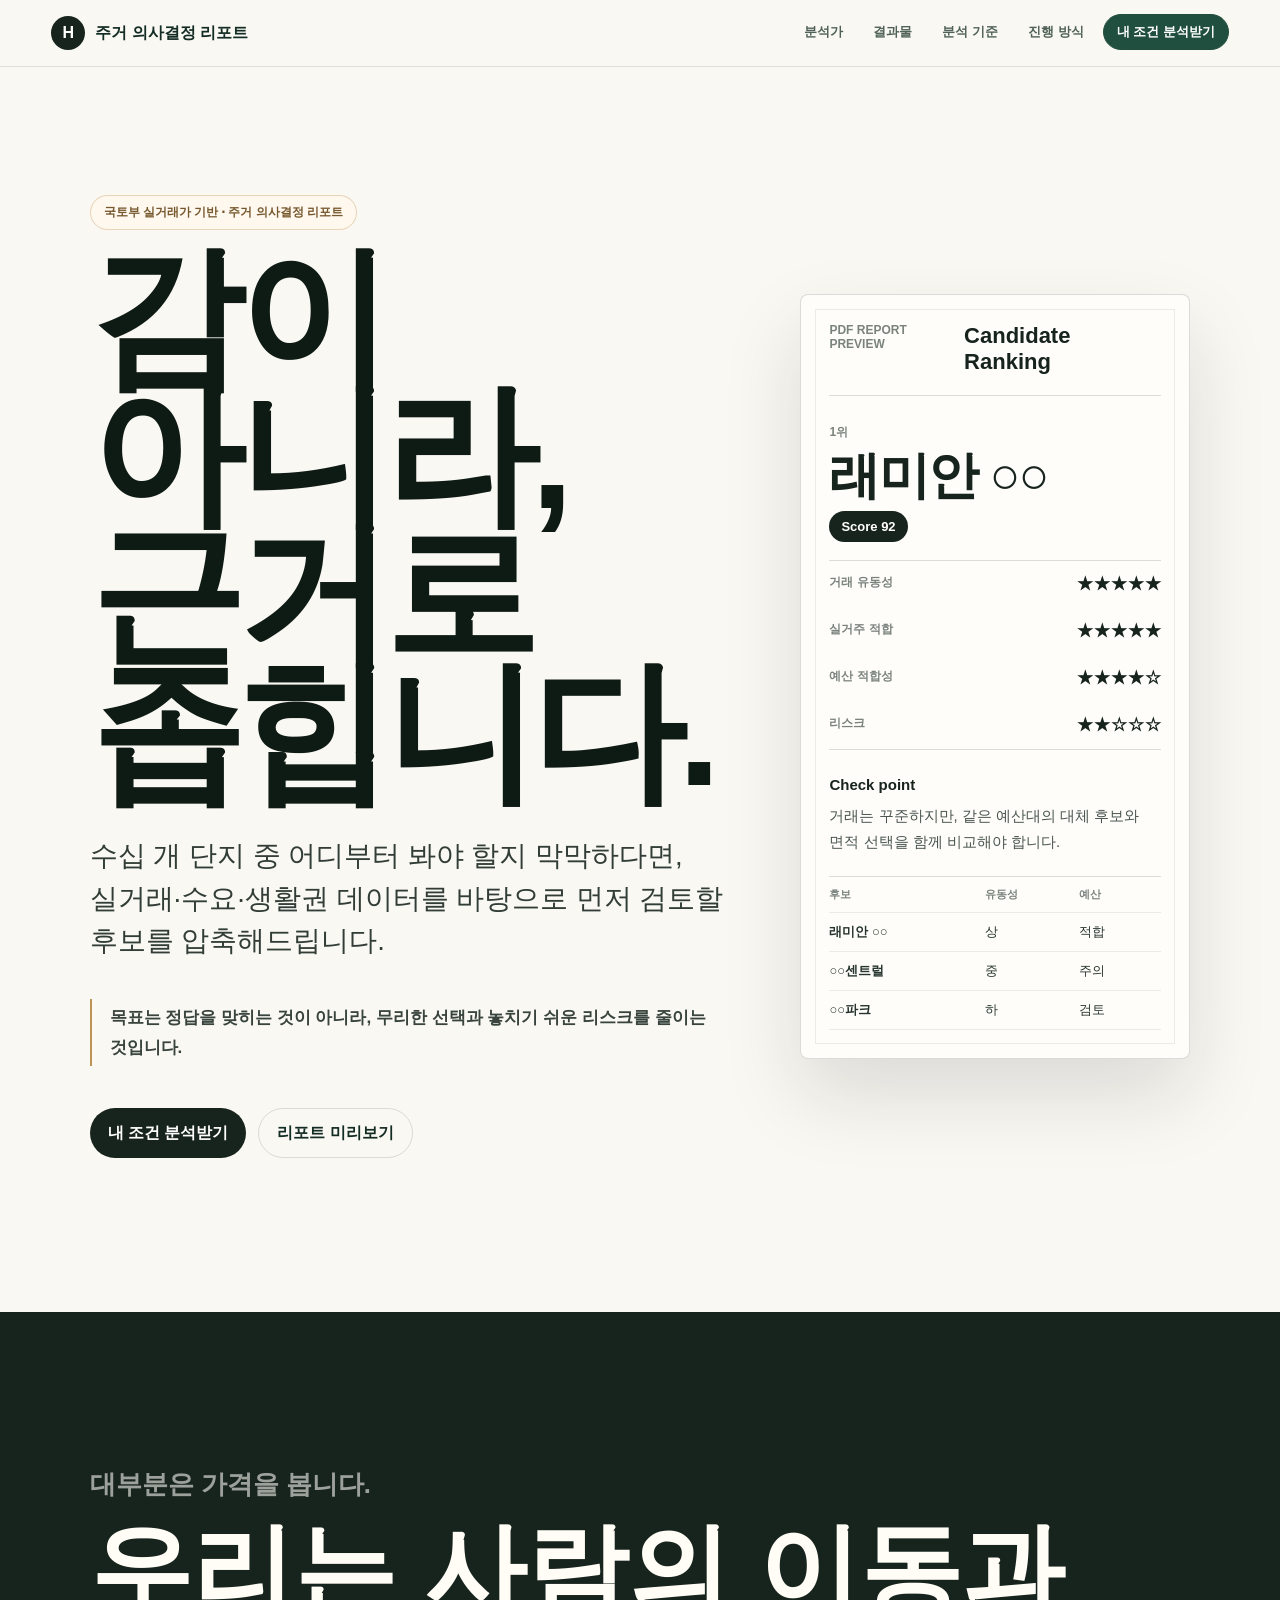
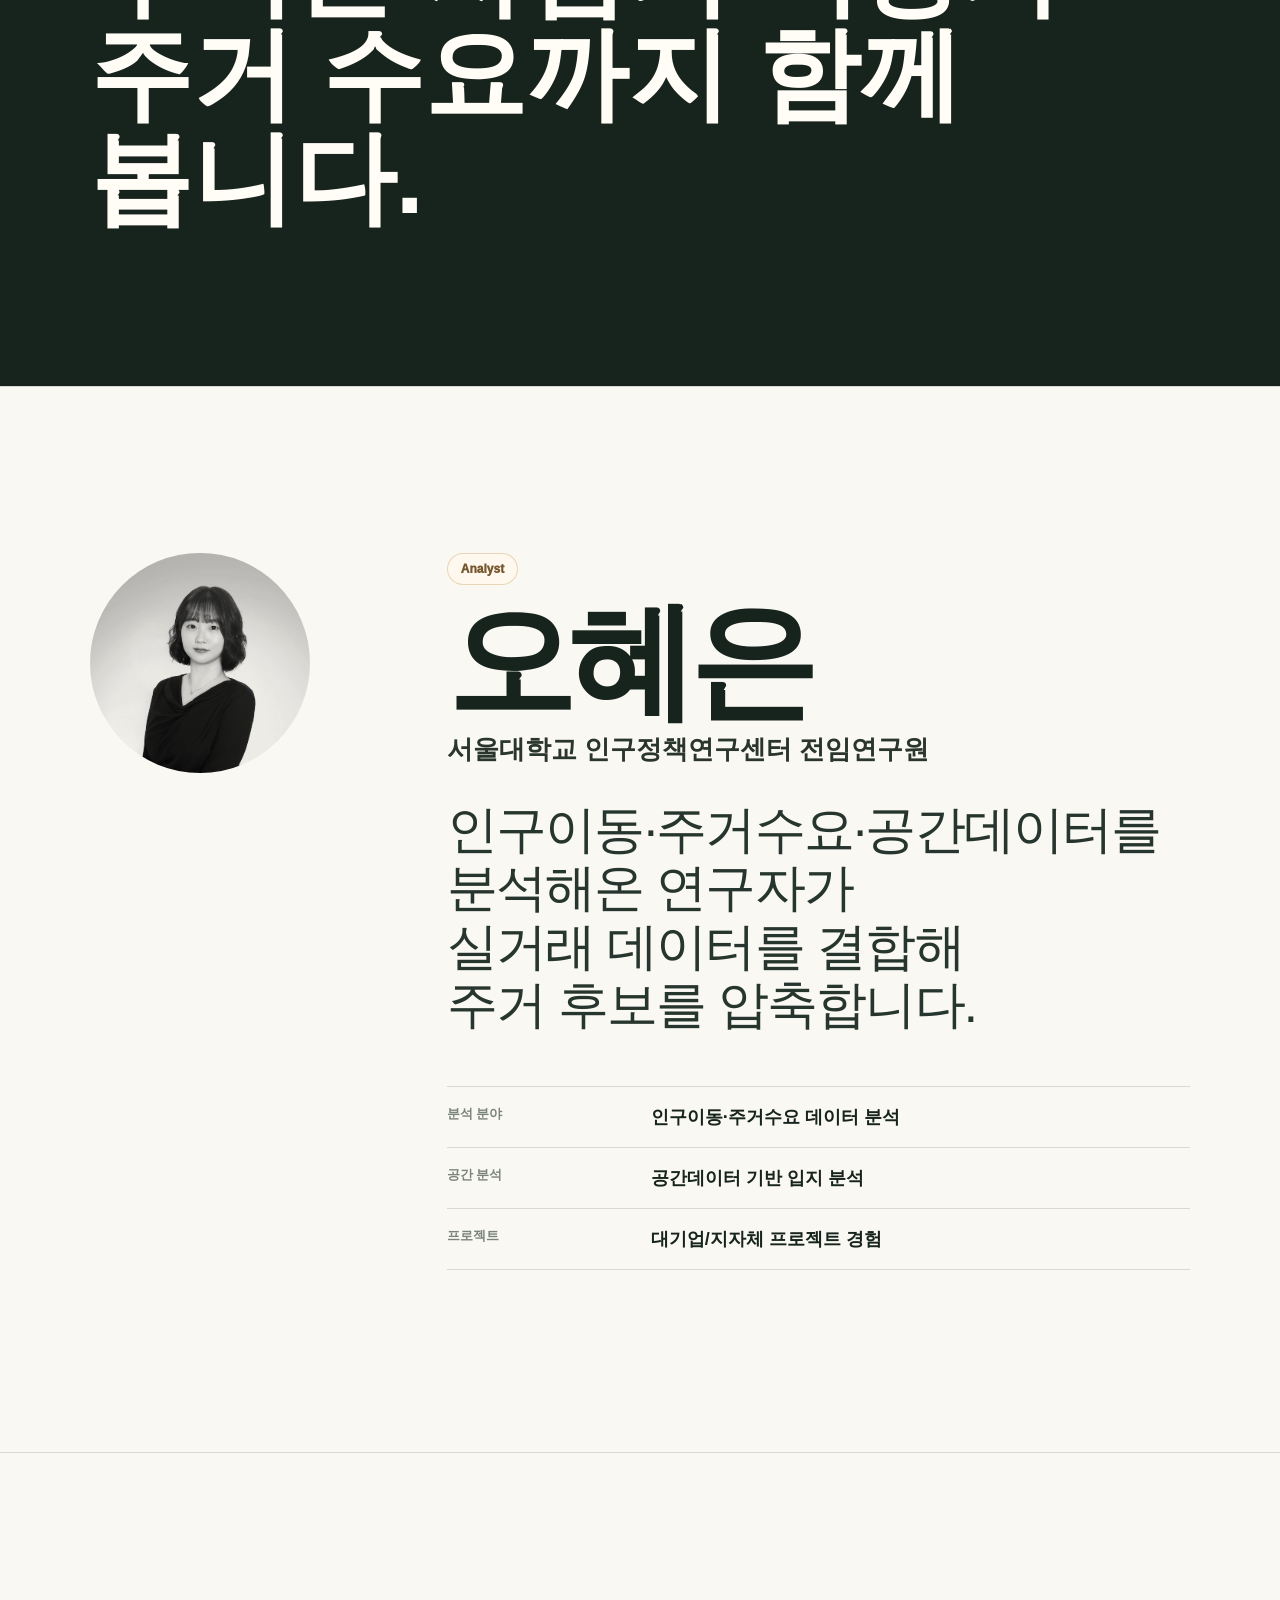
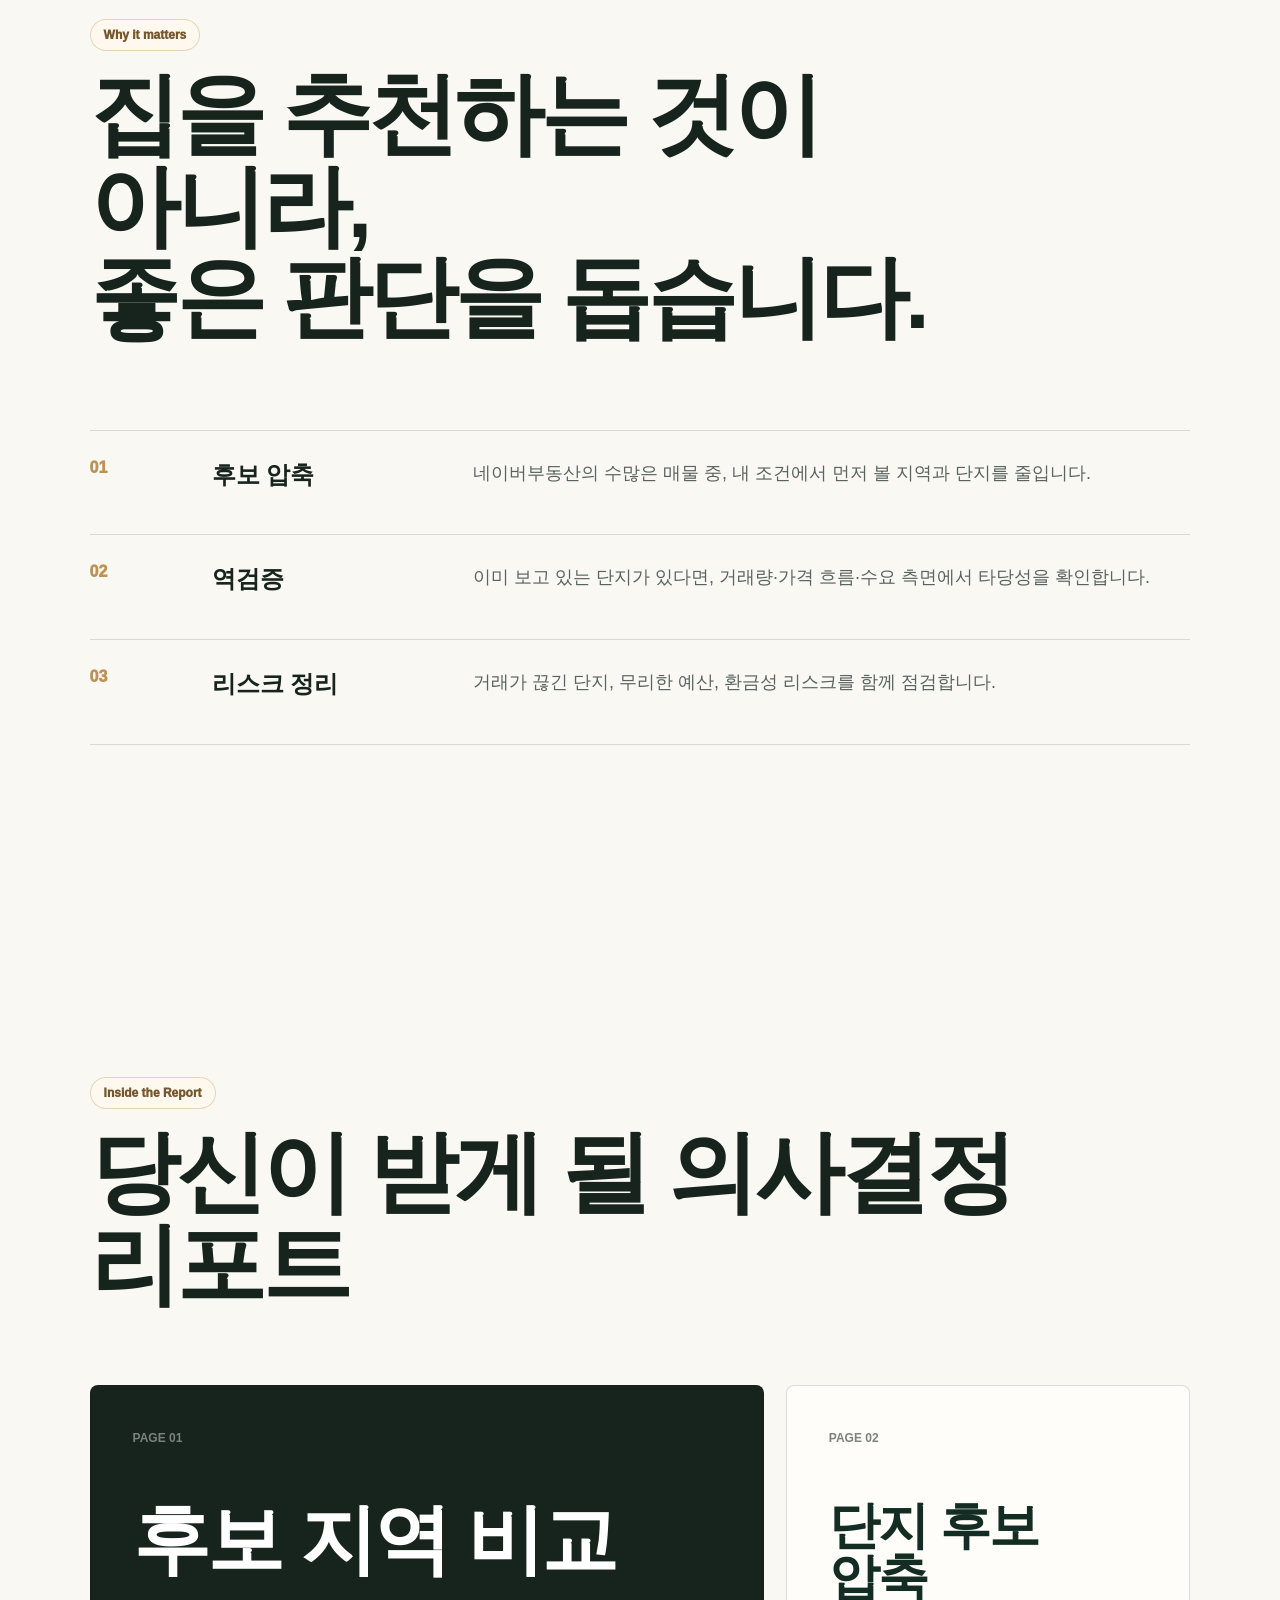
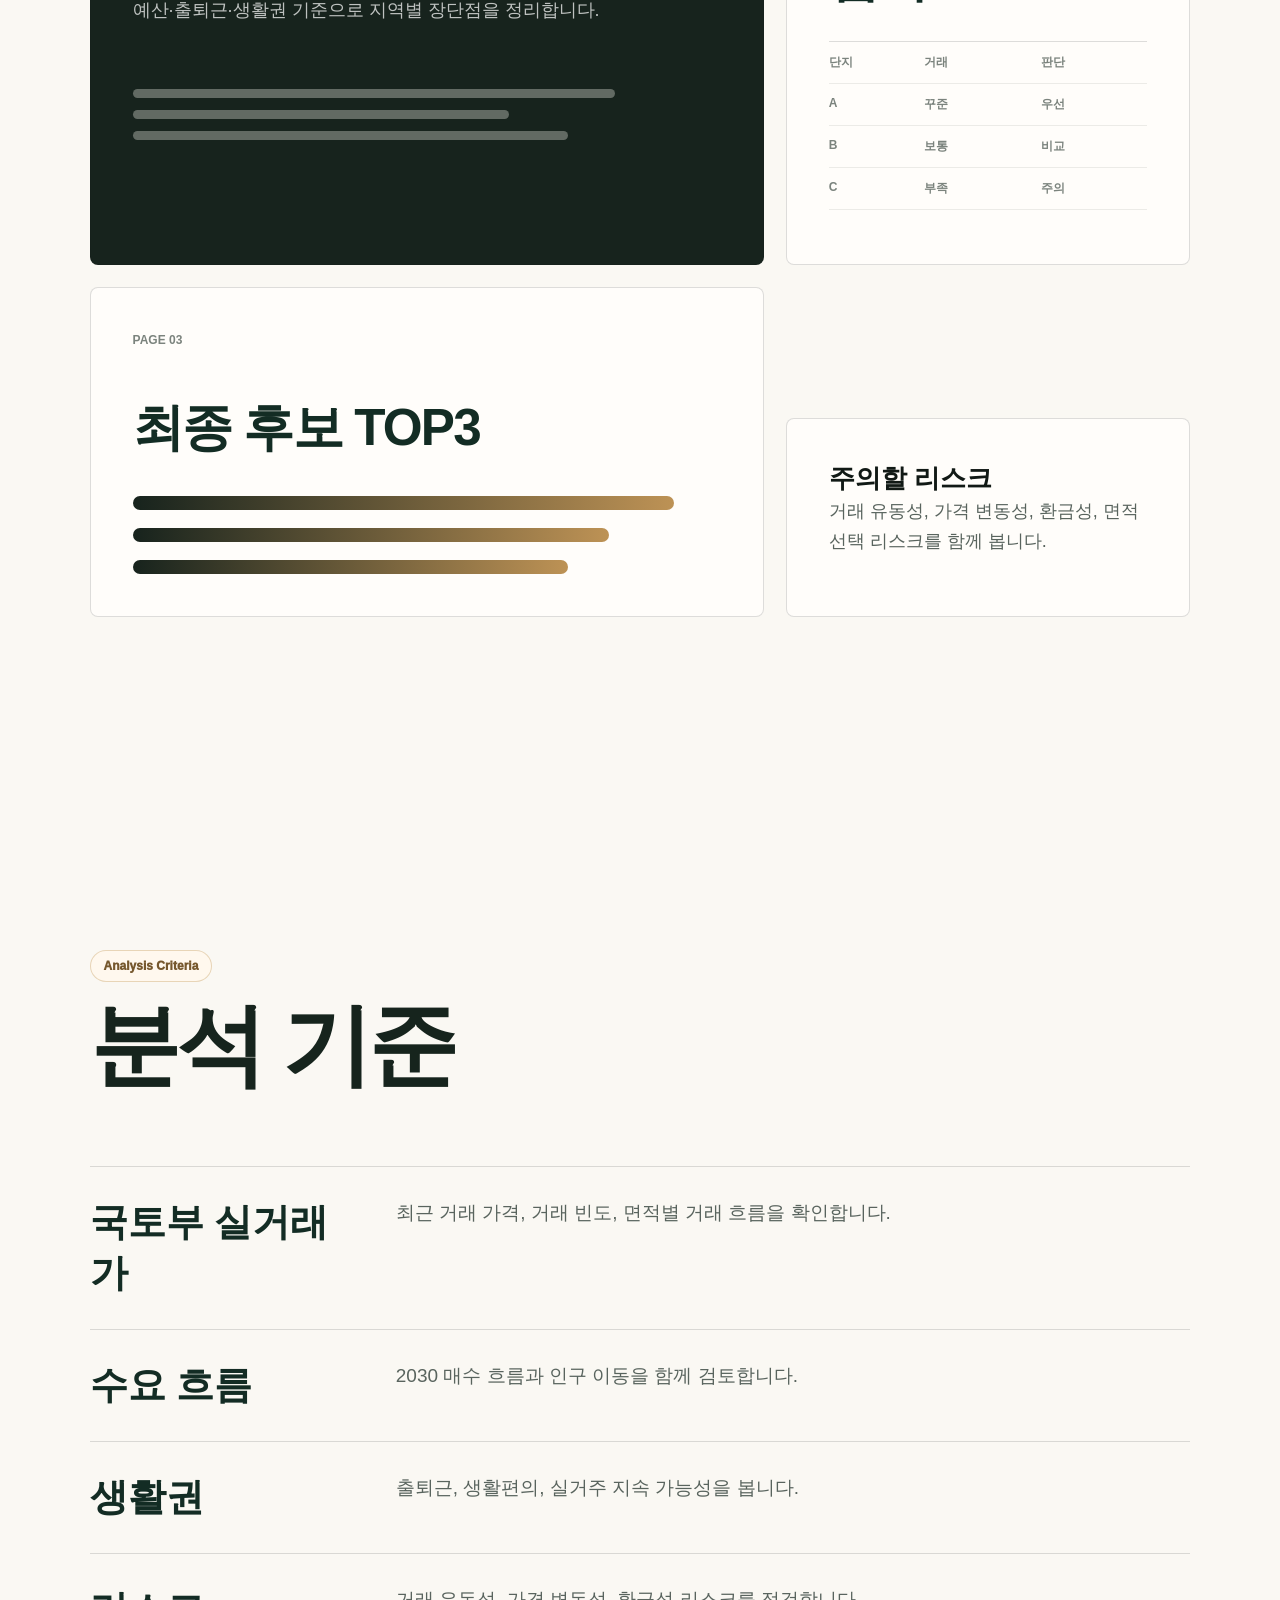
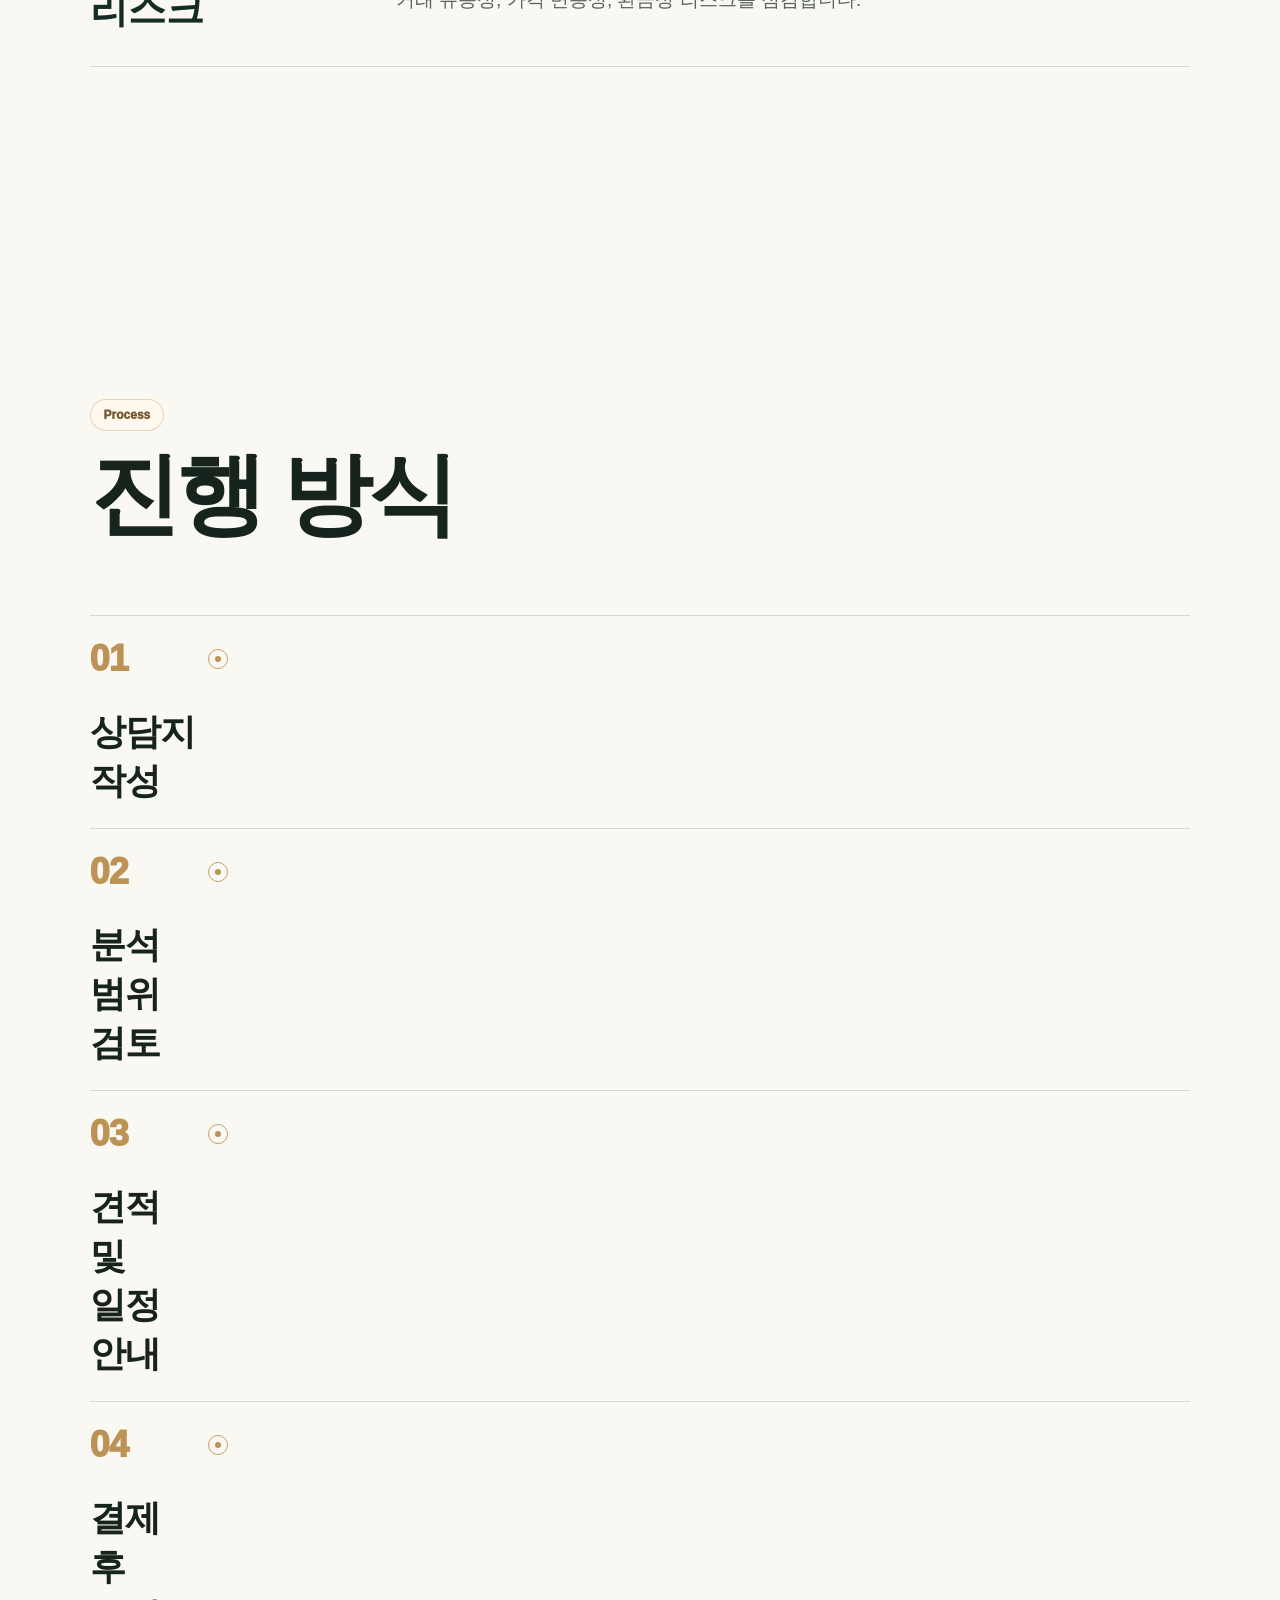
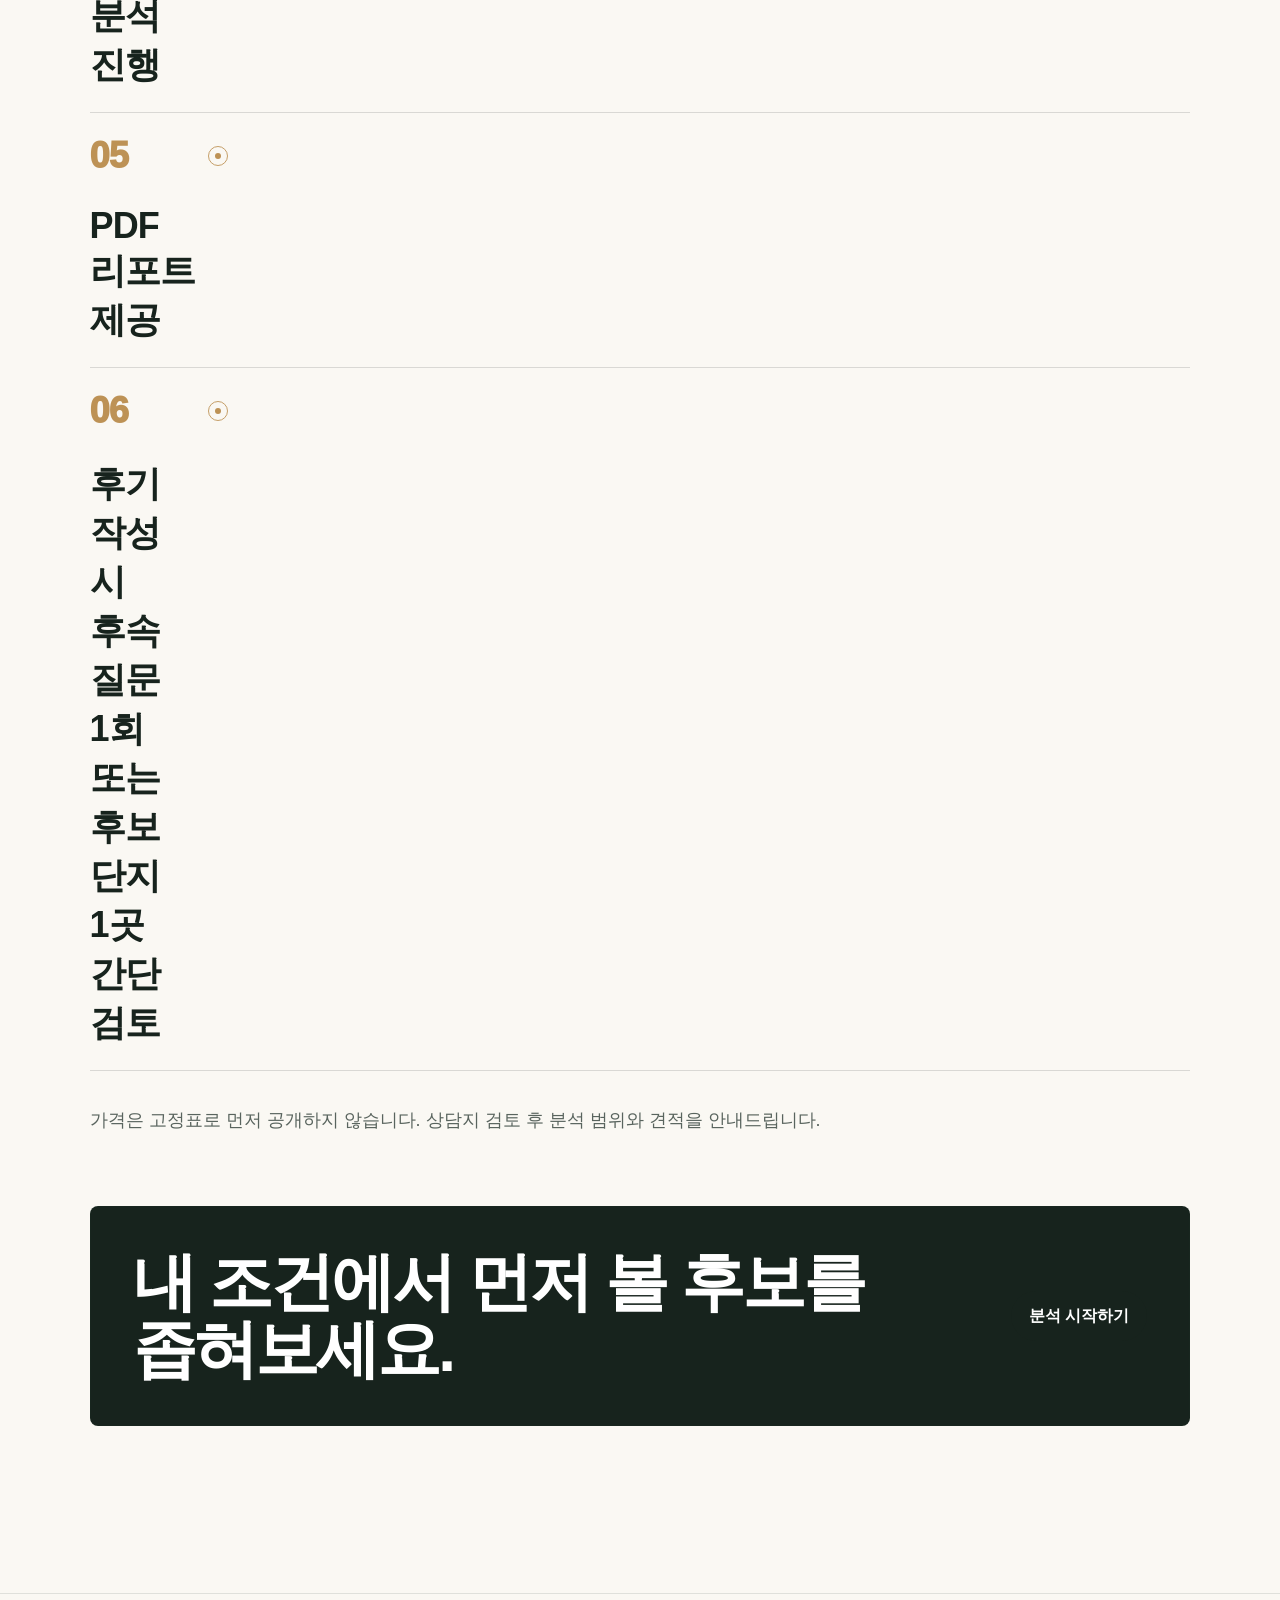
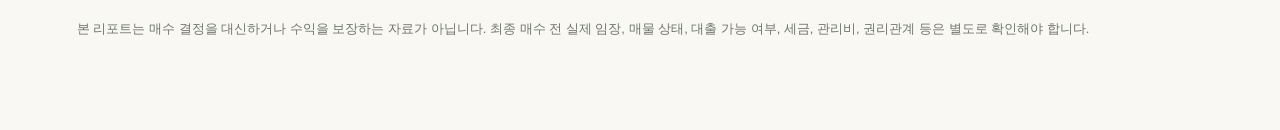
==== commit e453fca9: "Refine homepage premium consulting direction" ====
--- a/index.html
+++ b/index.html
@@ -16,7 +16,7 @@
       <a href="#output">결과물</a>
       <a href="#criteria">분석 기준</a>
       <a href="#process">진행 방식</a>
-      <a class="nav-cta" href="consultation.html">상담지 작성</a>
+      <a class="nav-cta" href="consultation.html">내 조건 분석받기</a>
     </nav>
   </header>
 
@@ -24,18 +24,18 @@
     <section class="editorial-hero">
       <div class="hero-copy">
         <p class="eyebrow">국토부 실거래가 기반 · 주거 의사결정 리포트</p>
-        <h1>감이 아니라,<br>근거로 좁힙니다.</h1>
-        <p class="hero-lead">수십 개 단지 중 어디부터 봐야 할지 모를 때, 실거래가·거래량·수요 흐름·생활권 데이터를 기준으로 먼저 검토할 후보를 압축합니다.</p>
-        <p class="hero-note">추천이 아니라 근거를 드립니다. 목표는 정답을 맞히는 것이 아니라, 무리한 선택과 놓치기 쉬운 리스크를 줄이는 것입니다.</p>
+        <h1>감이 아니라,<br>근거로<br><span class="nowrap">좁힙니다.</span></h1>
+        <p class="hero-lead">수십 개 단지 중 어디부터 봐야 할지 막막하다면, 실거래·수요·생활권 데이터를 바탕으로 먼저 검토할 후보를 압축해드립니다.</p>
+        <p class="hero-note">목표는 정답을 맞히는 것이 아니라, 무리한 선택과 놓치기 쉬운 리스크를 줄이는 것입니다.</p>
         <div class="hero-actions">
-          <a class="btn primary" href="consultation.html">상담지 작성하기</a>
-          <a class="btn ghost" href="#output">결과물 예시 보기</a>
+          <a class="btn primary" href="consultation.html">내 조건 분석받기</a>
+          <a class="btn ghost" href="#output">리포트 미리보기</a>
         </div>
       </div>
 
       <aside class="report-preview editorial-report" aria-label="리포트 미리보기">
         <div class="report-head">
-          <span>Sample Report</span>
+          <span>PDF Report Preview</span>
           <strong>Candidate Ranking</strong>
         </div>
         <div class="winner">
@@ -51,9 +51,20 @@
         </div>
         <div class="report-comment">
           <b>Check point</b>
-          최근 거래량은 안정적이나, 동일 예산대 대체 후보와 면적 선택을 함께 비교해야 합니다.
+          거래는 꾸준하지만, 같은 예산대의 대체 후보와 면적 선택을 함께 비교해야 합니다.
+        </div>
+        <div class="mini-report-table" aria-label="후보 비교 예시">
+          <div><span>후보</span><span>유동성</span><span>예산</span></div>
+          <div><strong>래미안 ○○</strong><span>상</span><span>적합</span></div>
+          <div><strong>○○센트럴</strong><span>중</span><span>주의</span></div>
+          <div><strong>○○파크</strong><span>하</span><span>검토</span></div>
         </div>
       </aside>
+    </section>
+
+    <section class="brand-statement" aria-label="브랜드 메시지">
+      <p>대부분은 가격을 봅니다.</p>
+      <h2>우리는 사람의 이동과 주거 수요까지 함께 봅니다.</h2>
     </section>
 
     <section class="analyst-editorial" id="analyst">
@@ -64,7 +75,7 @@
         <p class="eyebrow">Analyst</p>
         <h2>오혜은</h2>
         <p class="role">서울대학교 인구정책연구센터 전임연구원</p>
-        <p class="analyst-statement">인구이동·주거수요·공간데이터를 분석해온 연구자가 실거래 데이터를 결합해 주거 후보를 압축합니다.</p>
+        <p class="analyst-statement">인구이동·주거수요·공간데이터를 분석해온 연구자가<br>실거래 데이터를 결합해<br>주거 후보를 압축합니다.</p>
         <dl class="credential-lines">
           <div><dt>분석 분야</dt><dd>인구이동·주거수요 데이터 분석</dd></div>
           <div><dt>공간 분석</dt><dd>공간데이터 기반 입지 분석</dd></div>
@@ -75,7 +86,7 @@
 
     <section class="trust-section">
       <p class="eyebrow">Why it matters</p>
-      <h2>집을 찍어주는 서비스가 아니라,<br>판단 기준을 정리하는 분석입니다.</h2>
+      <h2>집을 추천하는 것이 아니라,<br>좋은 판단을 돕습니다.</h2>
       <div class="trust-rows">
         <div><span>01</span><strong>후보 압축</strong><p>네이버부동산의 수많은 매물 중, 내 조건에서 먼저 볼 지역과 단지를 줄입니다.</p></div>
         <div><span>02</span><strong>역검증</strong><p>이미 보고 있는 단지가 있다면, 거래량·가격 흐름·수요 측면에서 타당성을 확인합니다.</p></div>
@@ -85,24 +96,36 @@
 
     <section class="output-editorial" id="output">
       <div class="section-title">
-        <p class="eyebrow">Deliverables</p>
-        <h2>리포트에서 확인할 수 있는 것</h2>
+        <p class="eyebrow">Inside the Report</p>
+        <h2>당신이 받게 될 의사결정 리포트</h2>
       </div>
       <div class="report-spread">
         <div class="spread-page cover">
-          <span>PDF Report</span>
+          <span>Page 01</span>
           <h3>후보 지역 비교</h3>
           <p>예산·출퇴근·생활권 기준으로 지역별 장단점을 정리합니다.</p>
+          <div class="document-lines light">
+            <i></i><i></i><i></i>
+          </div>
         </div>
         <div class="spread-page">
           <span>Page 02</span>
           <h3>단지 후보 압축</h3>
-          <p>실거래량과 가격대를 기준으로 먼저 볼 단지를 정리합니다.</p>
+          <div class="document-table">
+            <div><b>단지</b><b>거래</b><b>판단</b></div>
+            <div><span>A</span><span>꾸준</span><span>우선</span></div>
+            <div><span>B</span><span>보통</span><span>비교</span></div>
+            <div><span>C</span><span>부족</span><span>주의</span></div>
+          </div>
         </div>
         <div class="spread-page">
           <span>Page 03</span>
           <h3>최종 후보 TOP3</h3>
-          <p>임장 우선순위와 체크포인트를 제시합니다.</p>
+          <div class="rank-bars">
+            <i style="--w: 92%"></i>
+            <i style="--w: 81%"></i>
+            <i style="--w: 74%"></i>
+          </div>
         </div>
         <div class="spread-note">
           <strong>주의할 리스크</strong>
@@ -130,17 +153,17 @@
         <h2>진행 방식</h2>
       </div>
       <ol class="process-list">
-        <li><span>01</span>상담지 작성</li>
-        <li><span>02</span>분석 범위 검토</li>
-        <li><span>03</span>견적 및 일정 안내</li>
-        <li><span>04</span>결제 후 분석 진행</li>
-        <li><span>05</span>PDF 리포트 제공</li>
-        <li><span>06</span>후기 작성 시 후속 질문 1회 또는 후보 단지 1곳 간단 검토</li>
+        <li><span>01</span><i></i>상담지 작성</li>
+        <li><span>02</span><i></i>분석 범위 검토</li>
+        <li><span>03</span><i></i>견적 및 일정 안내</li>
+        <li><span>04</span><i></i>결제 후 분석 진행</li>
+        <li><span>05</span><i></i>PDF 리포트 제공</li>
+        <li><span>06</span><i></i>후기 작성 시 후속 질문 1회 또는 후보 단지 1곳 간단 검토</li>
       </ol>
       <p class="aftercare">가격은 고정표로 먼저 공개하지 않습니다. 상담지 검토 후 분석 범위와 견적을 안내드립니다.</p>
       <div class="final-cta editorial-final">
         <h2>내 조건에서 먼저 볼 후보를 좁혀보세요.</h2>
-        <a class="btn primary" href="consultation.html">상담지 작성하기</a>
+        <a class="btn primary" href="consultation.html">분석 시작하기</a>
       </div>
     </section>
   </main>
@@ -148,6 +171,6 @@
   <footer class="site-footer">
     본 리포트는 매수 결정을 대신하거나 수익을 보장하는 자료가 아닙니다. 최종 매수 전 실제 임장, 매물 상태, 대출 가능 여부, 세금, 관리비, 권리관계 등은 별도로 확인해야 합니다.
   </footer>
-  <a class="mobile-sticky-cta" href="consultation.html">상담지 작성</a>
+  <a class="mobile-sticky-cta" href="consultation.html">내 조건 분석받기</a>
 </body>
 </html>
--- a/styles.css
+++ b/styles.css
@@ -364,6 +364,209 @@
   }
 }
 
+/* Premium editorial refinement */
+.editorial-hero h1,
+.winner h2,
+.analyst-copy h2,
+.analyst-statement,
+.trust-section h2,
+.section-title h2,
+.spread-page h3,
+.process-list li,
+.editorial-final h2 {
+  letter-spacing: 0;
+  word-break: keep-all;
+}
+
+.editorial-hero h1 {
+  font-size: clamp(70px, 11vw, 156px);
+  overflow-wrap: normal;
+}
+
+.nowrap {
+  display: inline-block;
+  white-space: nowrap;
+}
+
+.editorial-hero .hero-lead {
+  font-size: clamp(20px, 2vw, 28px);
+  word-break: keep-all;
+}
+
+.editorial-hero .hero-note,
+.report-comment,
+.trust-rows p,
+.spread-page p,
+.spread-note p,
+.criteria-list p,
+.editorial .aftercare {
+  word-break: keep-all;
+}
+
+.editorial-report {
+  position: relative;
+}
+
+.editorial-report::before {
+  content: "";
+  position: absolute;
+  inset: 14px;
+  border: 1px solid rgba(17, 25, 21, 0.08);
+  pointer-events: none;
+}
+
+.mini-report-table {
+  display: grid;
+  margin-top: 22px;
+  border-top: 1px solid var(--editorial-line);
+  color: #26352d;
+  font-size: 13px;
+}
+
+.mini-report-table div {
+  display: grid;
+  grid-template-columns: 1.4fr 0.8fr 0.8fr;
+  gap: 12px;
+  border-bottom: 1px solid rgba(17, 25, 21, 0.08);
+  padding: 10px 0;
+}
+
+.mini-report-table div:first-child {
+  color: #7b837d;
+  font-size: 11px;
+  font-weight: 900;
+  text-transform: uppercase;
+}
+
+.brand-statement {
+  padding: clamp(86px, 12vw, 170px) clamp(20px, 7vw, 108px);
+  border-top: 1px solid var(--editorial-line);
+  border-bottom: 1px solid var(--editorial-line);
+  background: #17231d;
+  color: #fffdf6;
+}
+
+.brand-statement p {
+  margin-bottom: 16px;
+  color: rgba(255, 253, 246, 0.58);
+  font-size: clamp(18px, 2vw, 26px);
+  font-weight: 800;
+}
+
+.brand-statement h2 {
+  max-width: 1120px;
+  margin: 0;
+  color: #fffdf6;
+  font-size: clamp(46px, 8vw, 118px);
+  line-height: 1.02;
+  letter-spacing: 0;
+  word-break: keep-all;
+}
+
+.portrait-wrap img {
+  filter: grayscale(1) contrast(1.1) brightness(0.98);
+  mix-blend-mode: multiply;
+}
+
+.spread-page.cover {
+  position: relative;
+  overflow: hidden;
+}
+
+.document-lines {
+  display: grid;
+  gap: 12px;
+  margin-top: 64px;
+}
+
+.document-lines i {
+  display: block;
+  height: 9px;
+  border-radius: 999px;
+  background: rgba(255, 253, 246, 0.32);
+}
+
+.document-lines i:nth-child(1) { width: 82%; }
+.document-lines i:nth-child(2) { width: 64%; }
+.document-lines i:nth-child(3) { width: 74%; }
+
+.document-table {
+  display: grid;
+  margin-top: 36px;
+  border-top: 1px solid var(--editorial-line);
+  font-size: 14px;
+}
+
+.document-table div {
+  display: grid;
+  grid-template-columns: 0.8fr 1fr 1fr;
+  gap: 10px;
+  border-bottom: 1px solid rgba(17, 25, 21, 0.08);
+  padding: 12px 0;
+}
+
+.document-table b {
+  color: #7b837d;
+  font-size: 12px;
+}
+
+.rank-bars {
+  display: grid;
+  gap: 18px;
+  margin-top: 42px;
+}
+
+.rank-bars i {
+  display: block;
+  width: var(--w);
+  height: 14px;
+  border-radius: 999px;
+  background: linear-gradient(90deg, #17231d, #bd9255);
+}
+
+.process-list li {
+  grid-template-columns: 90px 22px 1fr;
+  gap: 24px;
+  align-items: center;
+}
+
+.process-list i {
+  width: 20px;
+  height: 20px;
+  border: 1.5px solid rgba(189, 146, 85, 0.88);
+  border-radius: 50%;
+  position: relative;
+}
+
+.process-list i::after {
+  content: "";
+  position: absolute;
+  top: 50%;
+  left: 50%;
+  width: 6px;
+  height: 6px;
+  border-radius: 50%;
+  background: #bd9255;
+  transform: translate(-50%, -50%);
+}
+
+@media (max-width: 640px) {
+  .editorial-hero h1 {
+    font-size: clamp(54px, 18vw, 78px);
+    line-height: 0.96;
+  }
+
+  .process-list li {
+    grid-template-columns: 54px 18px 1fr;
+    gap: 12px;
+    font-size: clamp(19px, 6vw, 27px);
+  }
+
+  .brand-statement h2 {
+    font-size: clamp(40px, 13vw, 72px);
+  }
+}
+
 /* Editorial consulting homepage */
 .editorial {
   --editorial-bg: #faf8f3;
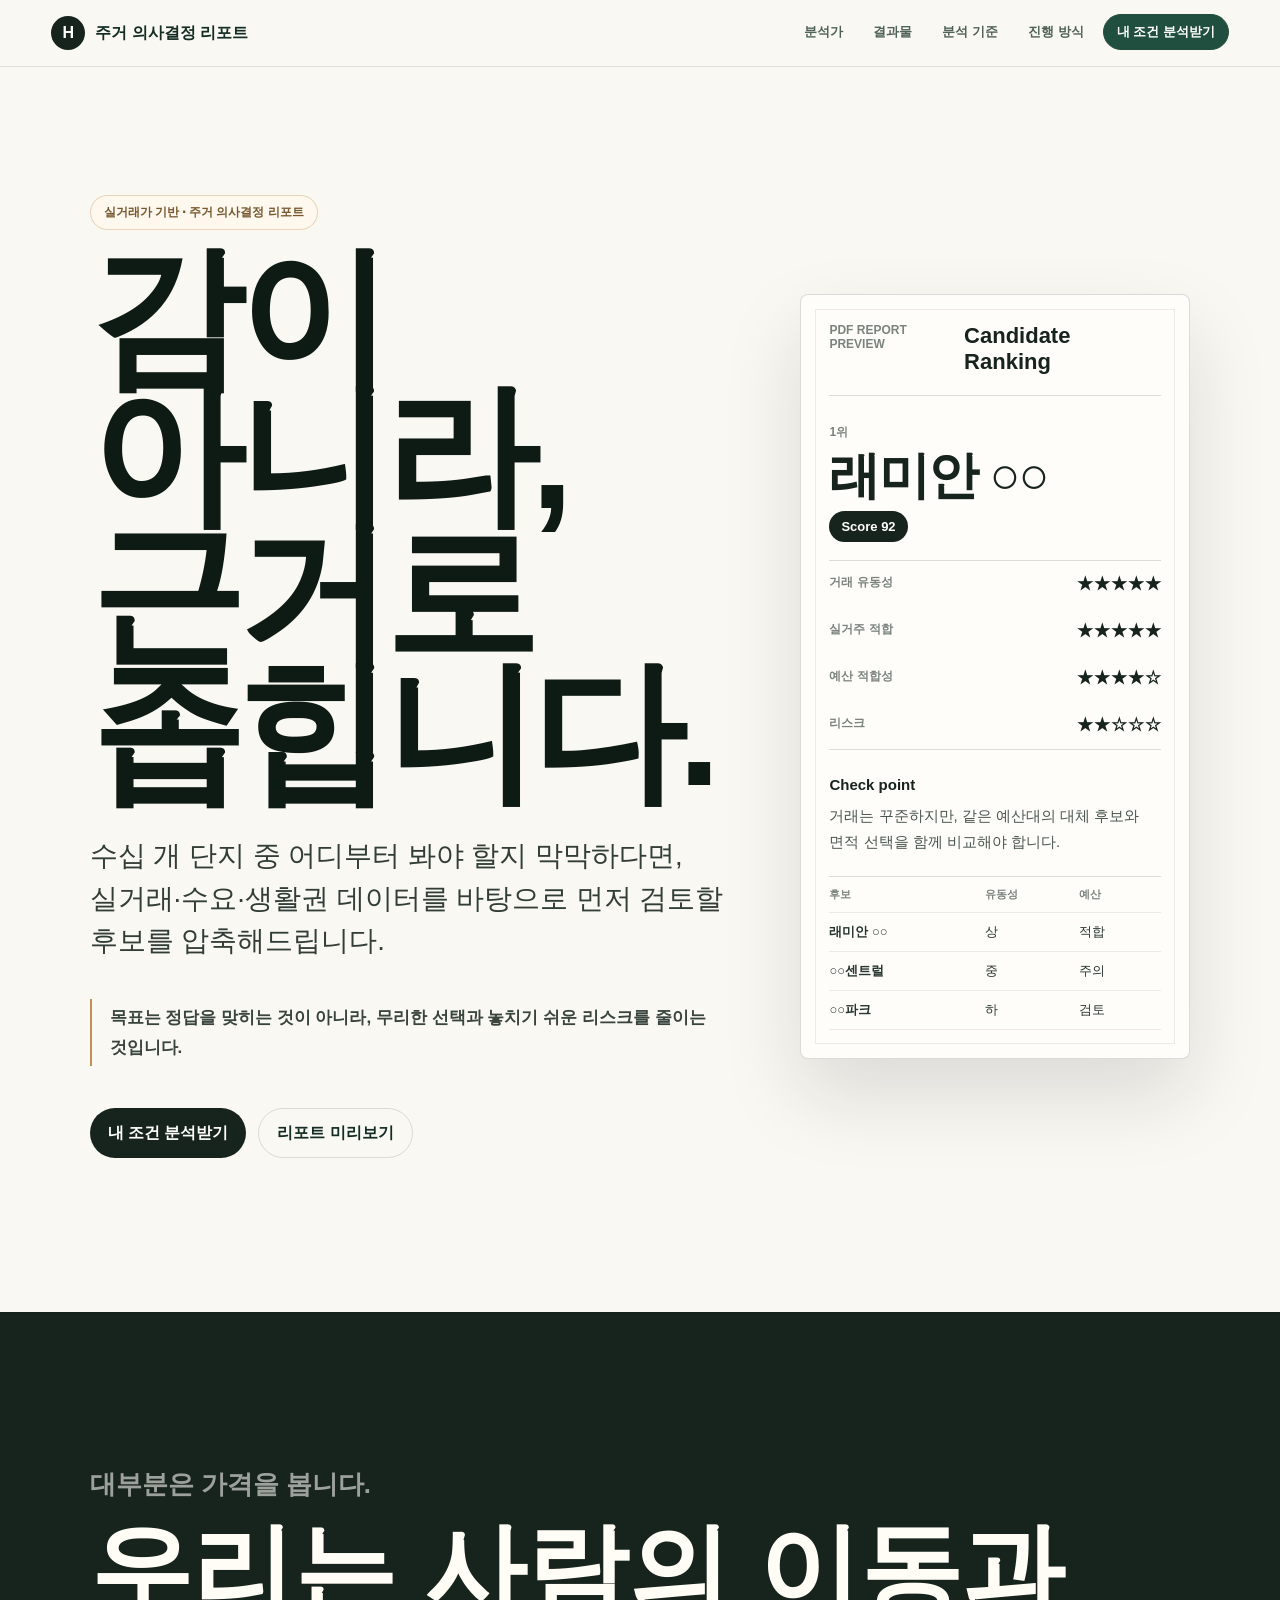
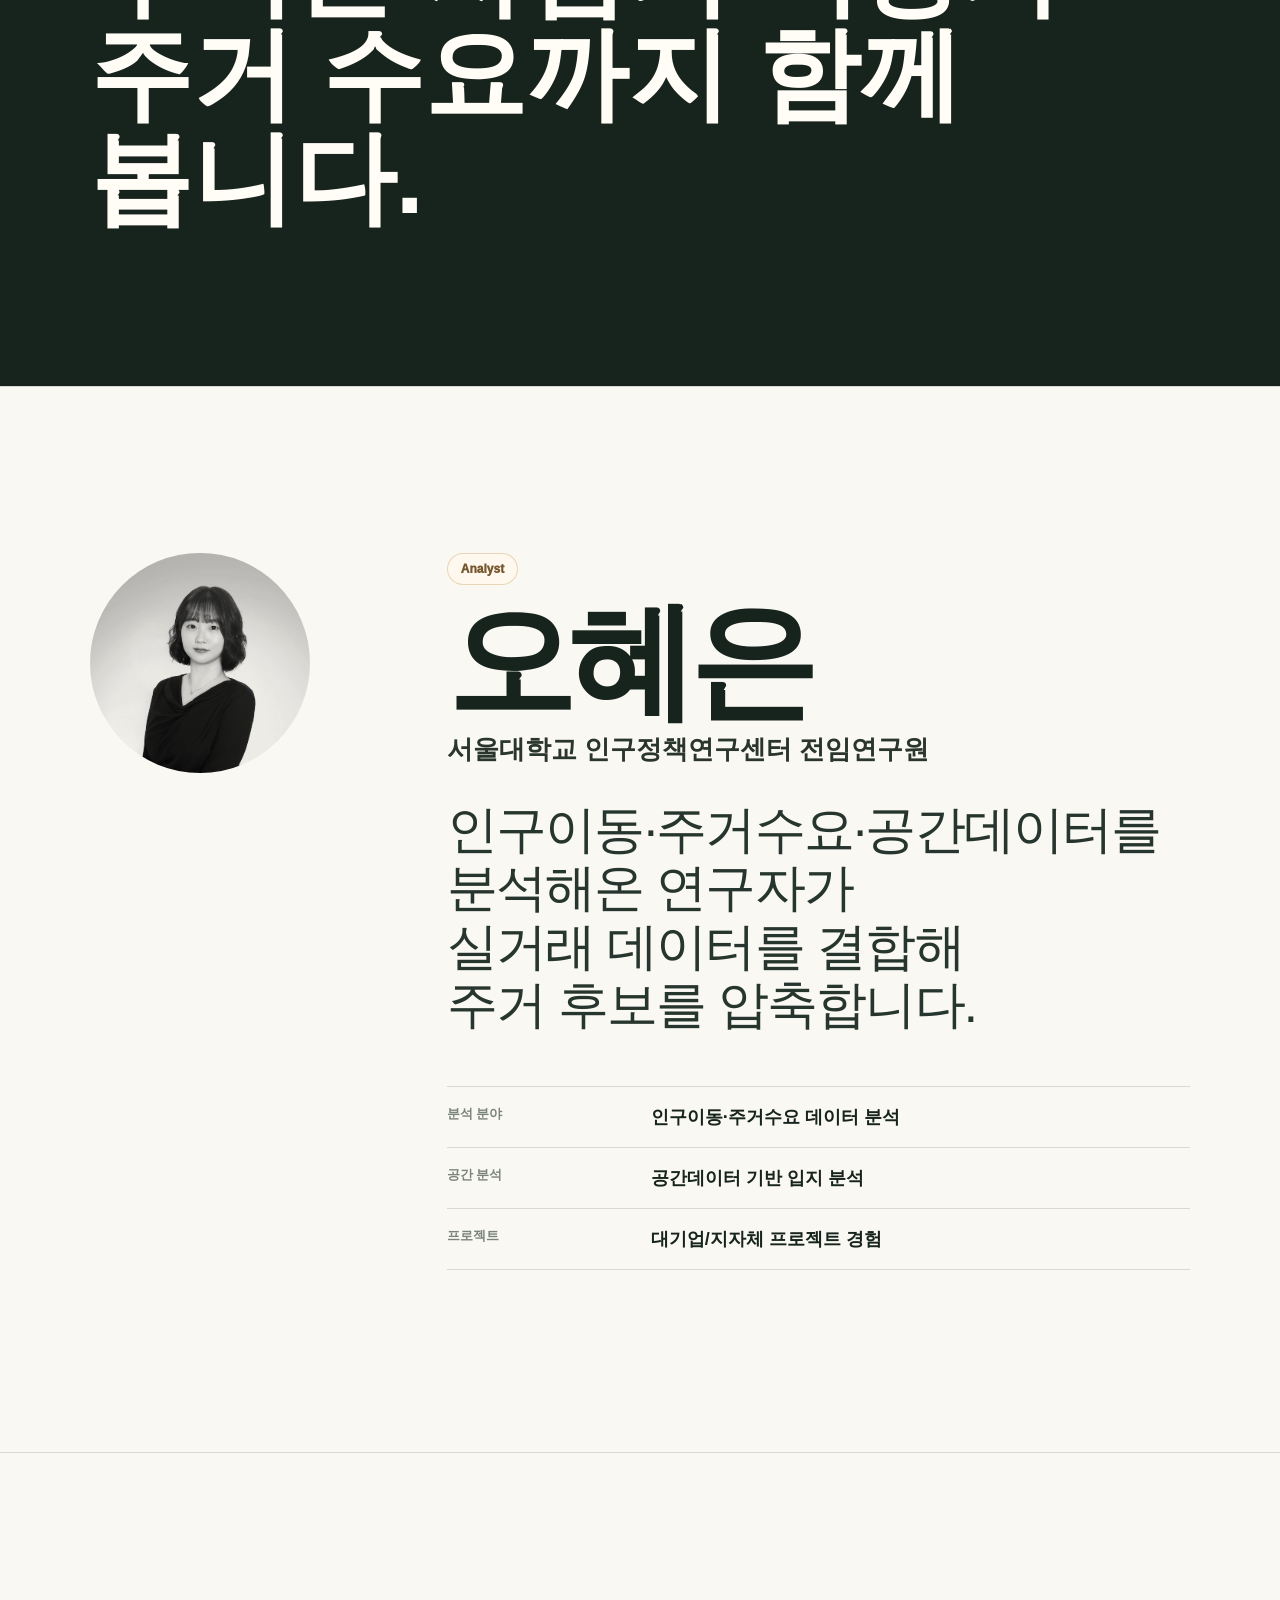
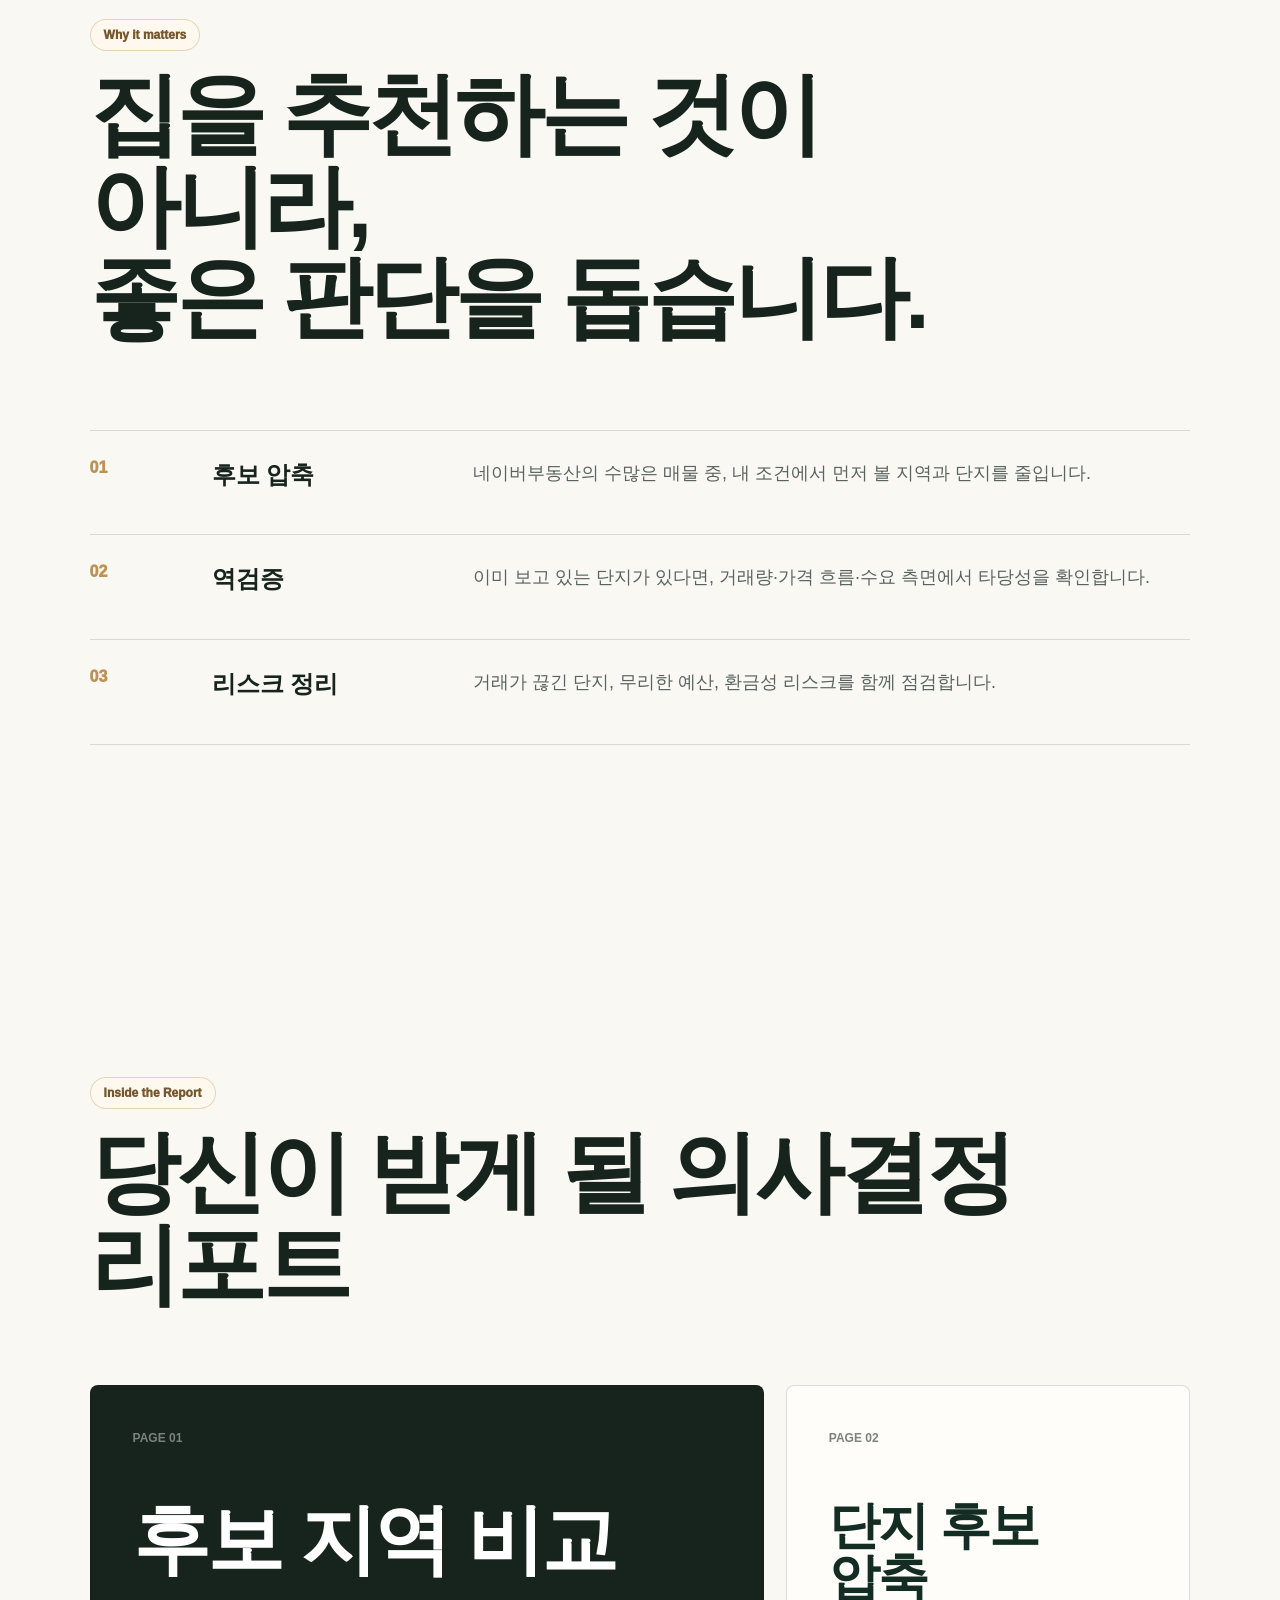
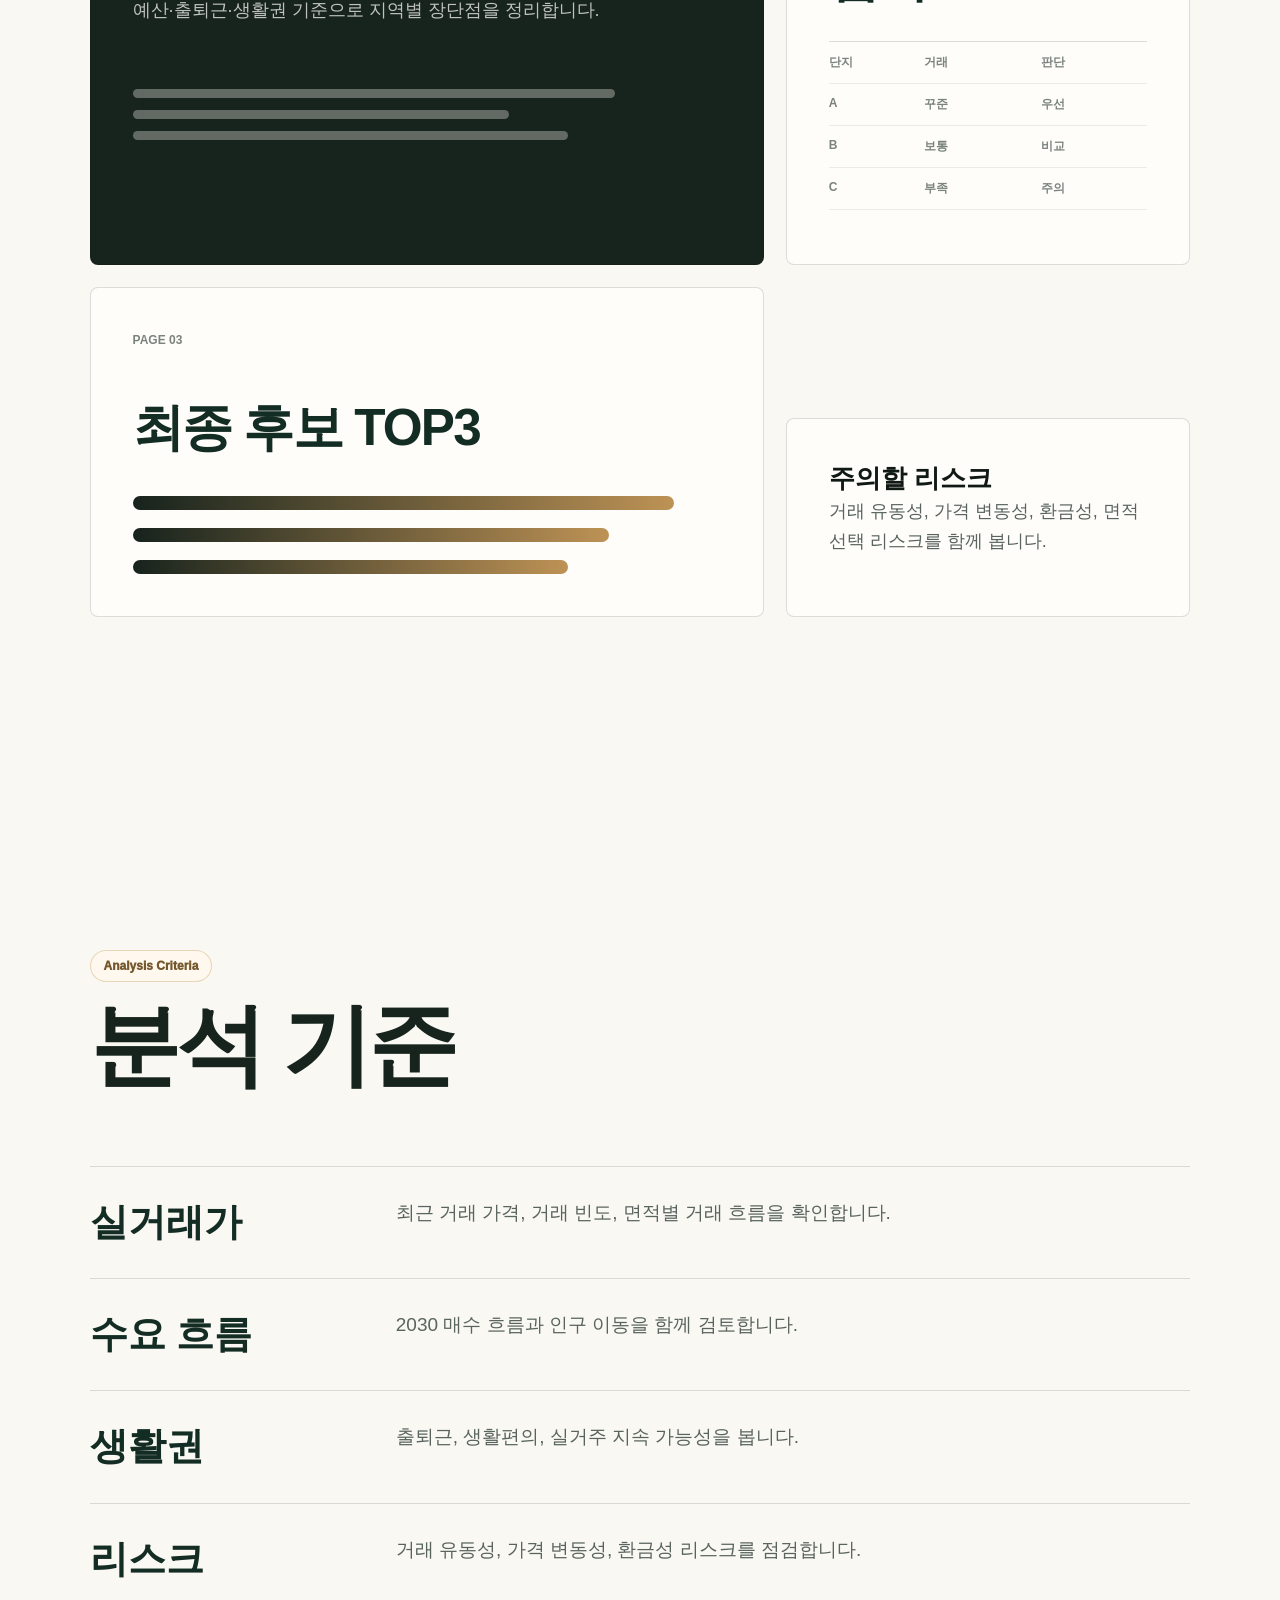
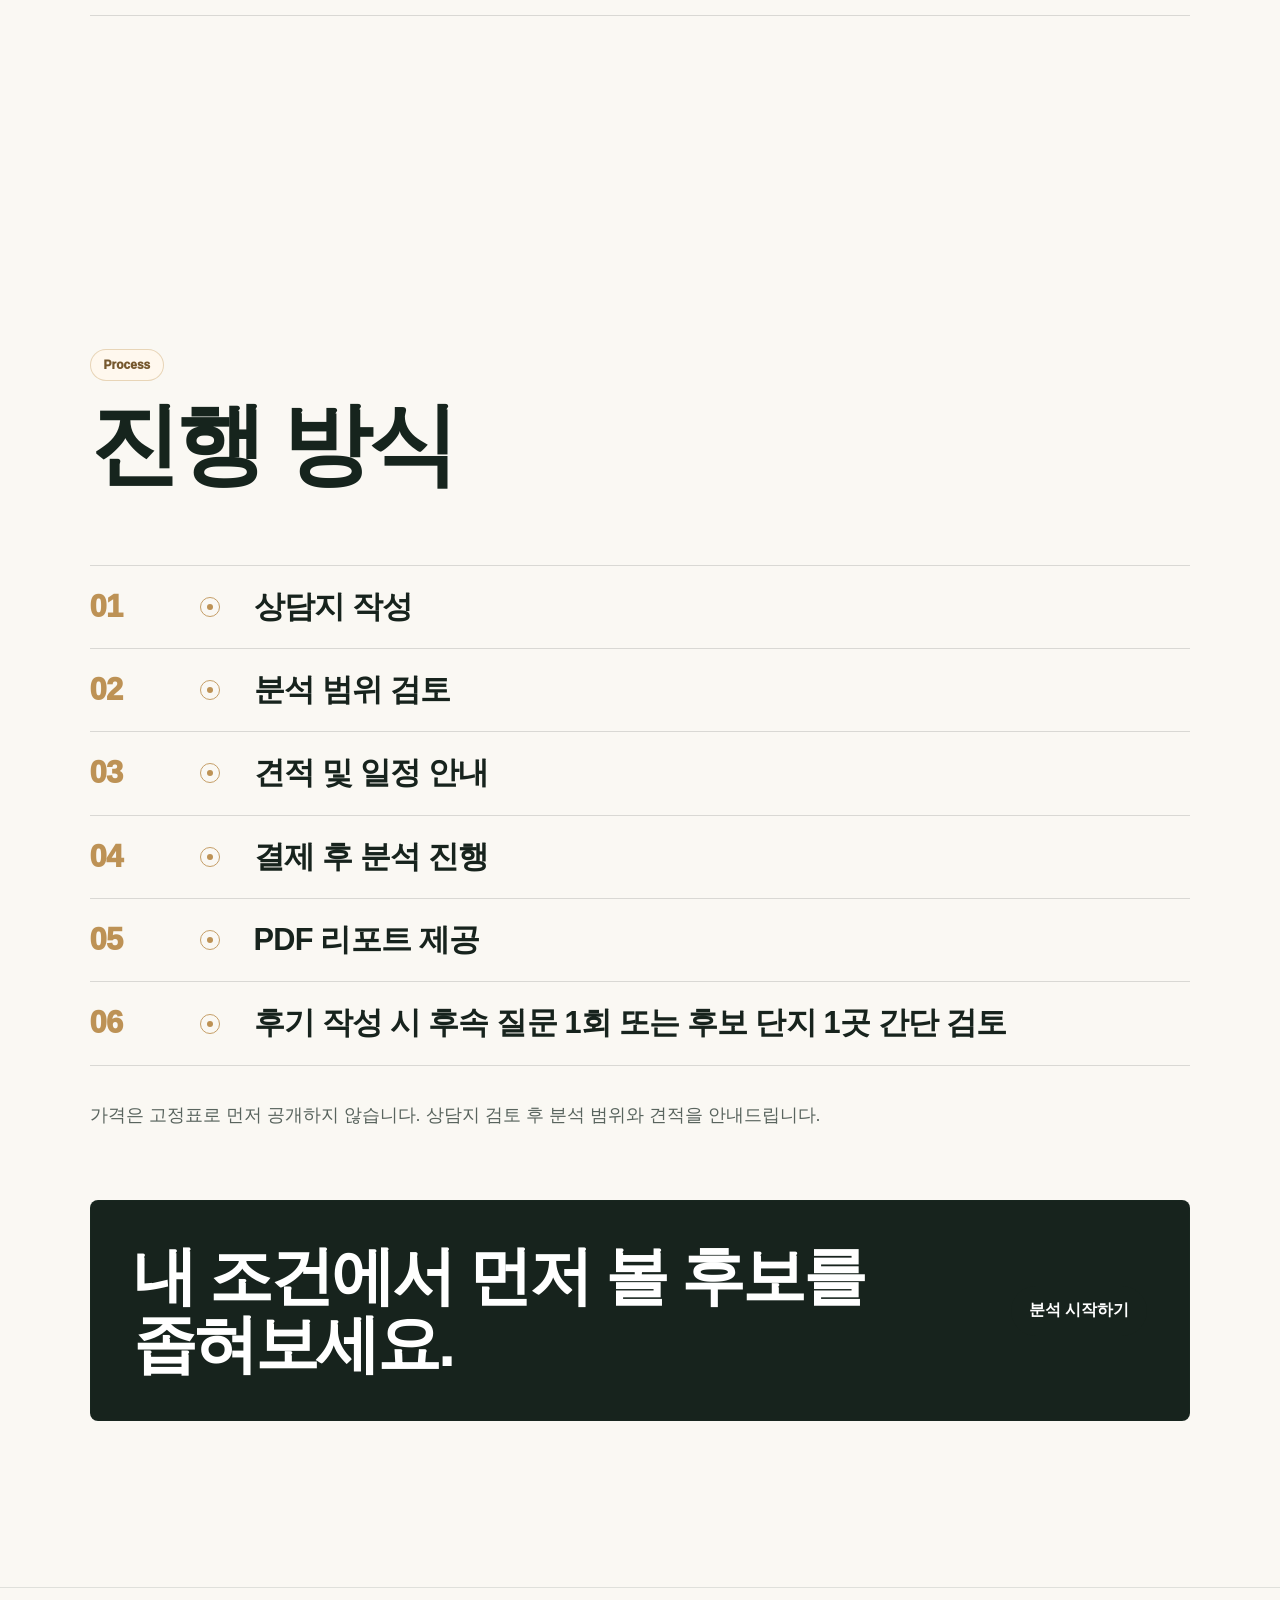
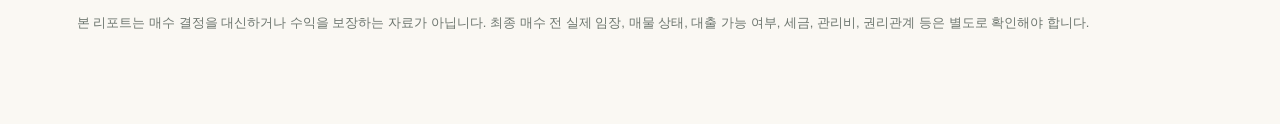
==== commit 3a9289b6: "Fix homepage wording and process layout" ====
--- a/index.html
+++ b/index.html
@@ -4,7 +4,7 @@
   <meta charset="utf-8">
   <meta name="viewport" content="width=device-width, initial-scale=1">
   <title>주거 의사결정 리포트</title>
-  <meta name="description" content="국토부 실거래가와 수요 데이터 기반 주거 의사결정 리포트">
+  <meta name="description" content="실거래가와 수요 데이터 기반 주거 의사결정 리포트">
   <link rel="icon" href="data:,">
   <link rel="stylesheet" href="styles.css">
 </head>
@@ -23,7 +23,7 @@
   <main>
     <section class="editorial-hero">
       <div class="hero-copy">
-        <p class="eyebrow">국토부 실거래가 기반 · 주거 의사결정 리포트</p>
+        <p class="eyebrow">실거래가 기반 · 주거 의사결정 리포트</p>
         <h1>감이 아니라,<br>근거로<br><span class="nowrap">좁힙니다.</span></h1>
         <p class="hero-lead">수십 개 단지 중 어디부터 봐야 할지 막막하다면, 실거래·수요·생활권 데이터를 바탕으로 먼저 검토할 후보를 압축해드립니다.</p>
         <p class="hero-note">목표는 정답을 맞히는 것이 아니라, 무리한 선택과 놓치기 쉬운 리스크를 줄이는 것입니다.</p>
@@ -140,7 +140,7 @@
         <h2>분석 기준</h2>
       </div>
       <div class="criteria-list">
-        <article><h3>국토부 실거래가</h3><p>최근 거래 가격, 거래 빈도, 면적별 거래 흐름을 확인합니다.</p></article>
+        <article><h3>실거래가</h3><p>최근 거래 가격, 거래 빈도, 면적별 거래 흐름을 확인합니다.</p></article>
         <article><h3>수요 흐름</h3><p>2030 매수 흐름과 인구 이동을 함께 검토합니다.</p></article>
         <article><h3>생활권</h3><p>출퇴근, 생활편의, 실거주 지속 가능성을 봅니다.</p></article>
         <article><h3>리스크</h3><p>거래 유동성, 가격 변동성, 환금성 리스크를 점검합니다.</p></article>
--- a/styles.css
+++ b/styles.css
@@ -550,6 +550,23 @@
   transform: translate(-50%, -50%);
 }
 
+.process-editorial .process-list li {
+  display: flex;
+  align-items: center;
+  gap: clamp(18px, 3vw, 34px);
+  min-width: 0;
+  font-size: clamp(22px, 2.4vw, 34px);
+  line-height: 1.25;
+}
+
+.process-editorial .process-list span {
+  flex: 0 0 76px;
+}
+
+.process-editorial .process-list i {
+  flex: 0 0 20px;
+}
+
 @media (max-width: 640px) {
   .editorial-hero h1 {
     font-size: clamp(54px, 18vw, 78px);
@@ -558,8 +575,22 @@
 
   .process-list li {
     grid-template-columns: 54px 18px 1fr;
+    font-size: clamp(19px, 6vw, 27px);
+  }
+
+  .process-editorial .process-list li {
     gap: 12px;
     font-size: clamp(19px, 6vw, 27px);
+  }
+
+  .process-editorial .process-list span {
+    flex-basis: 42px;
+  }
+
+  .process-editorial .process-list i {
+    flex-basis: 18px;
+    width: 18px;
+    height: 18px;
   }
 
   .brand-statement h2 {
